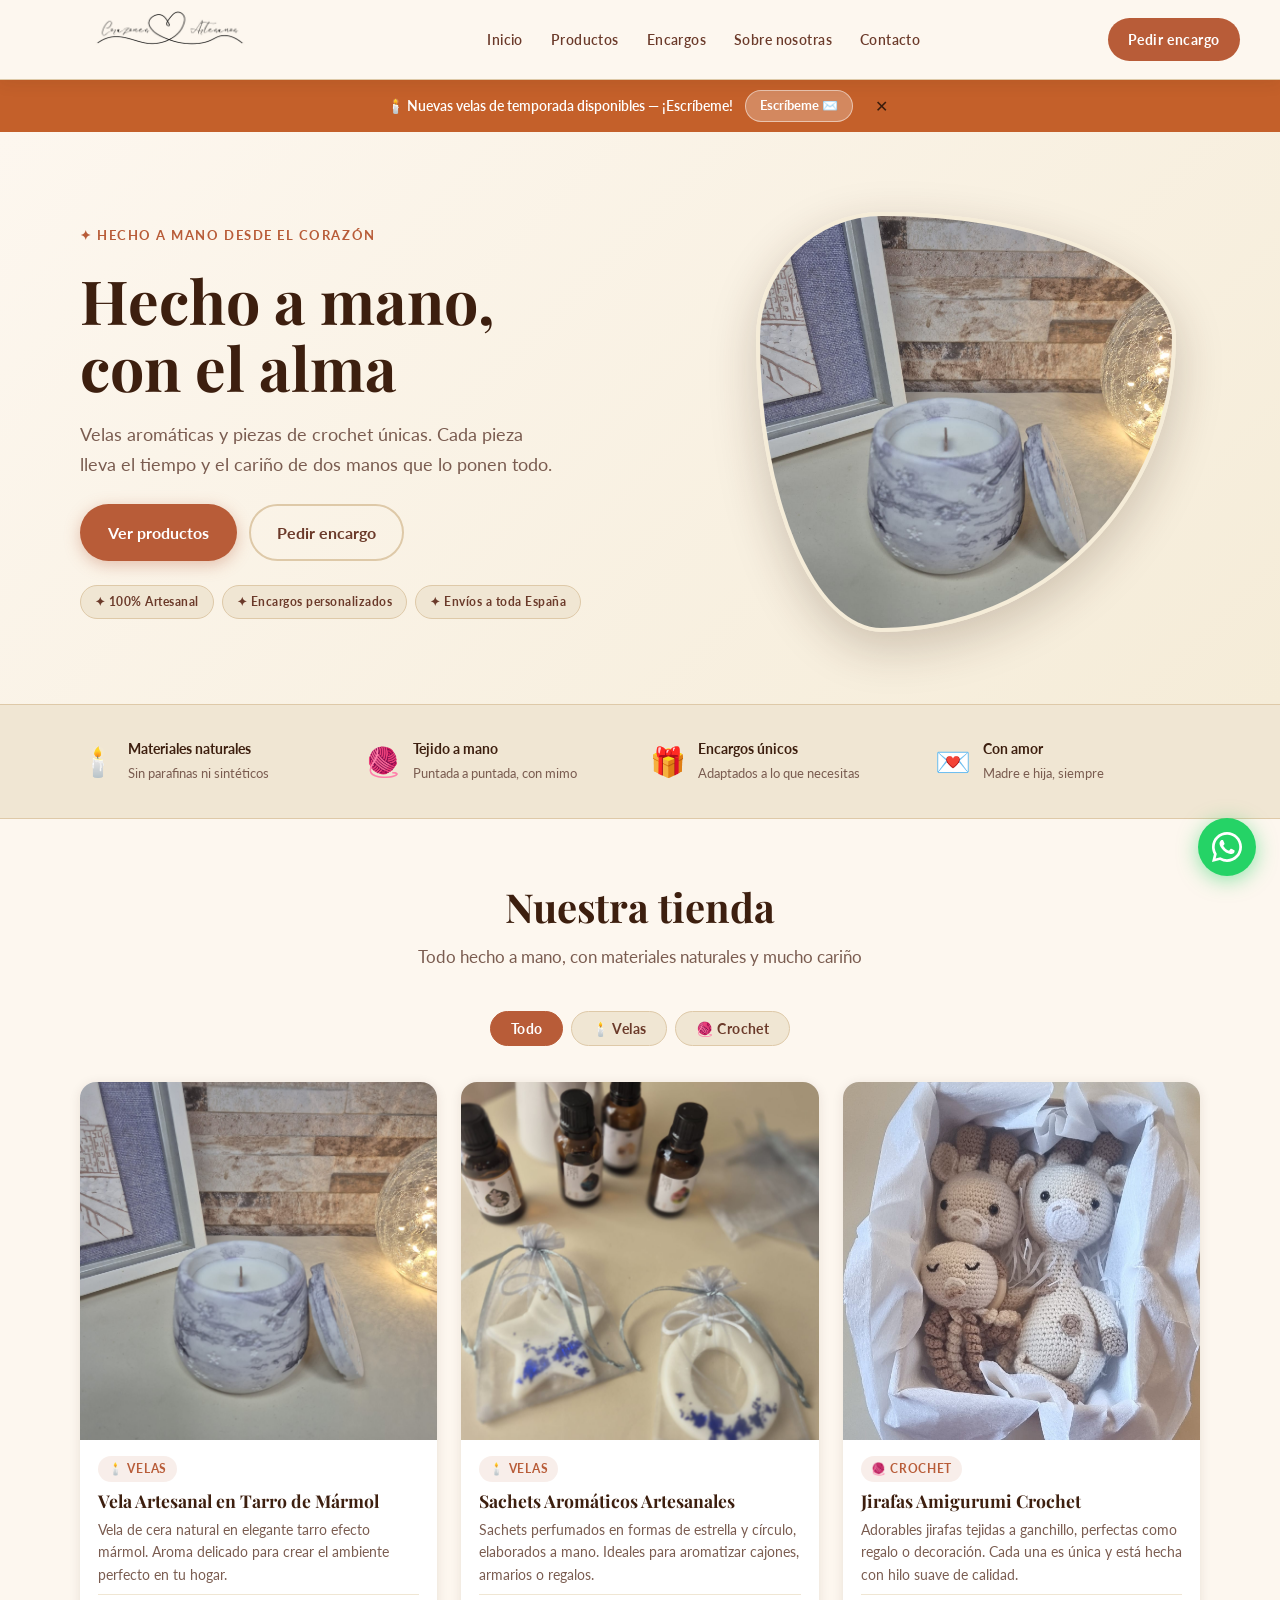
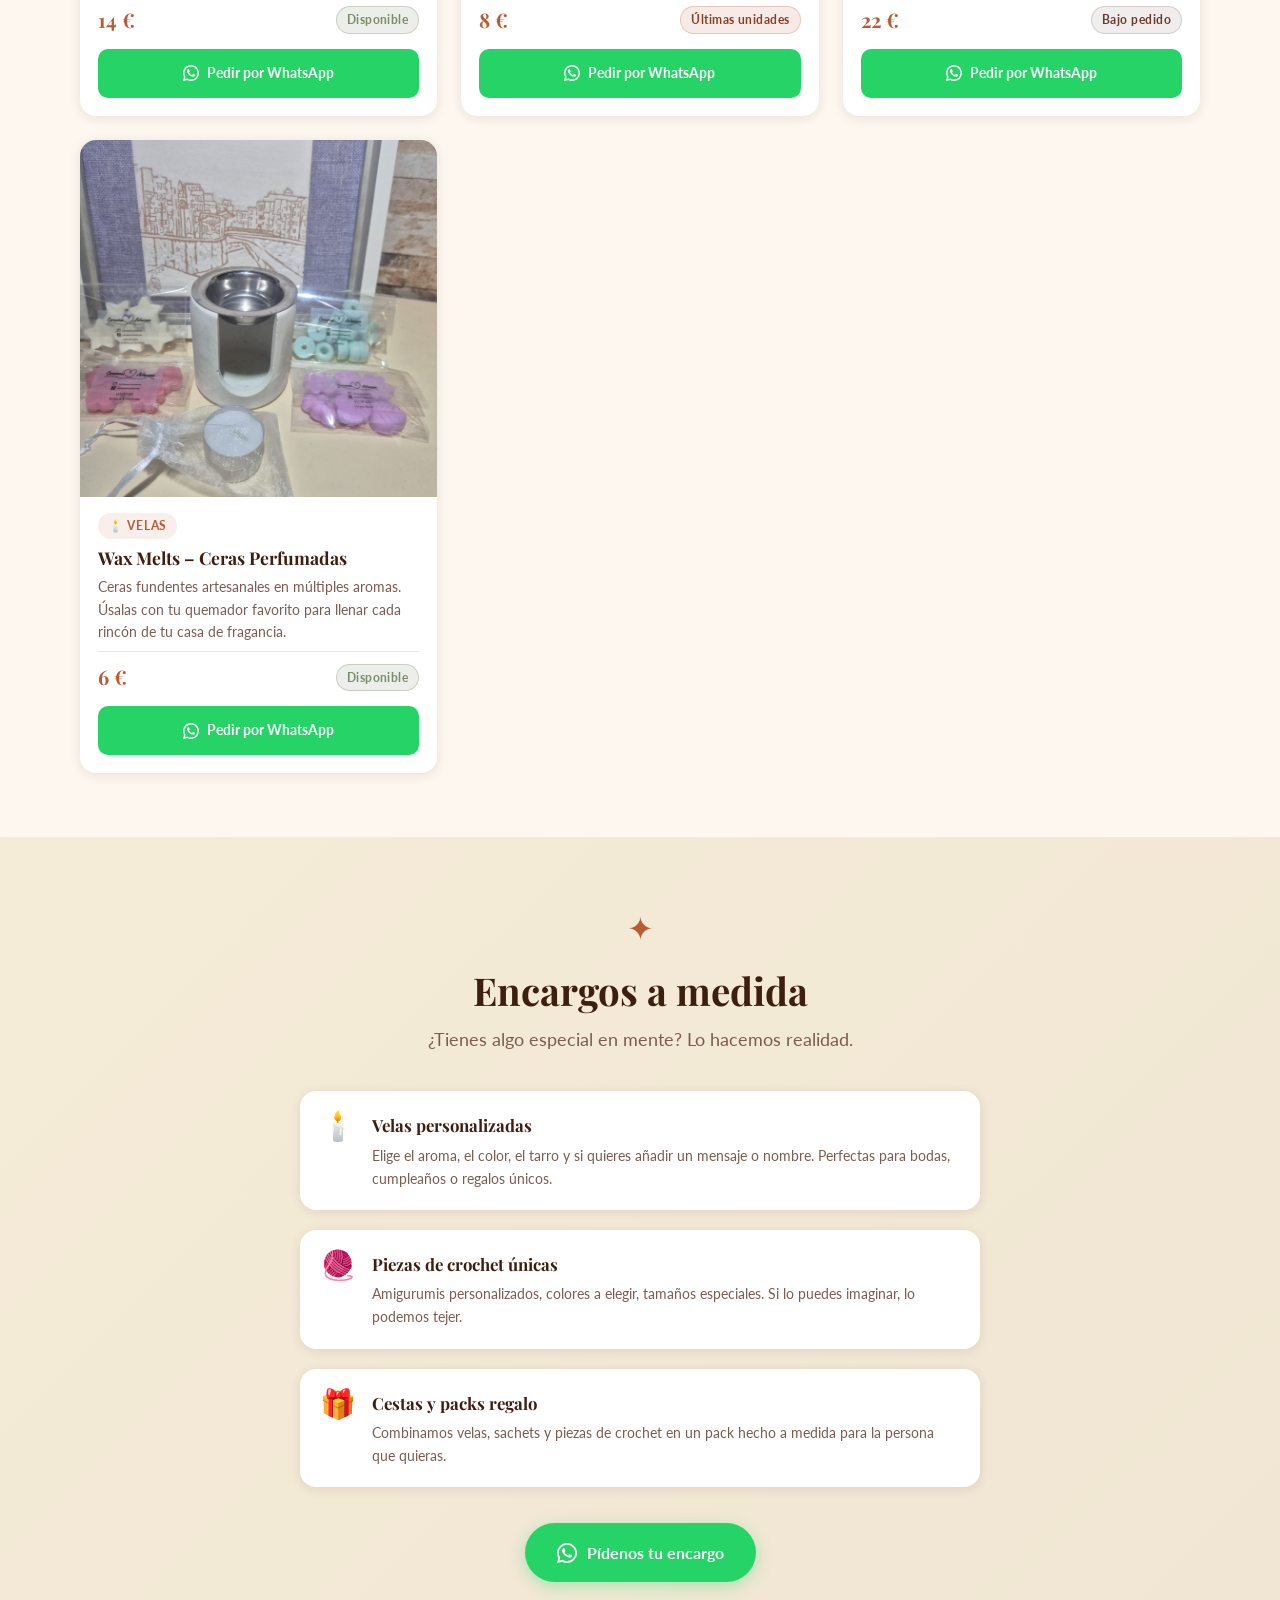
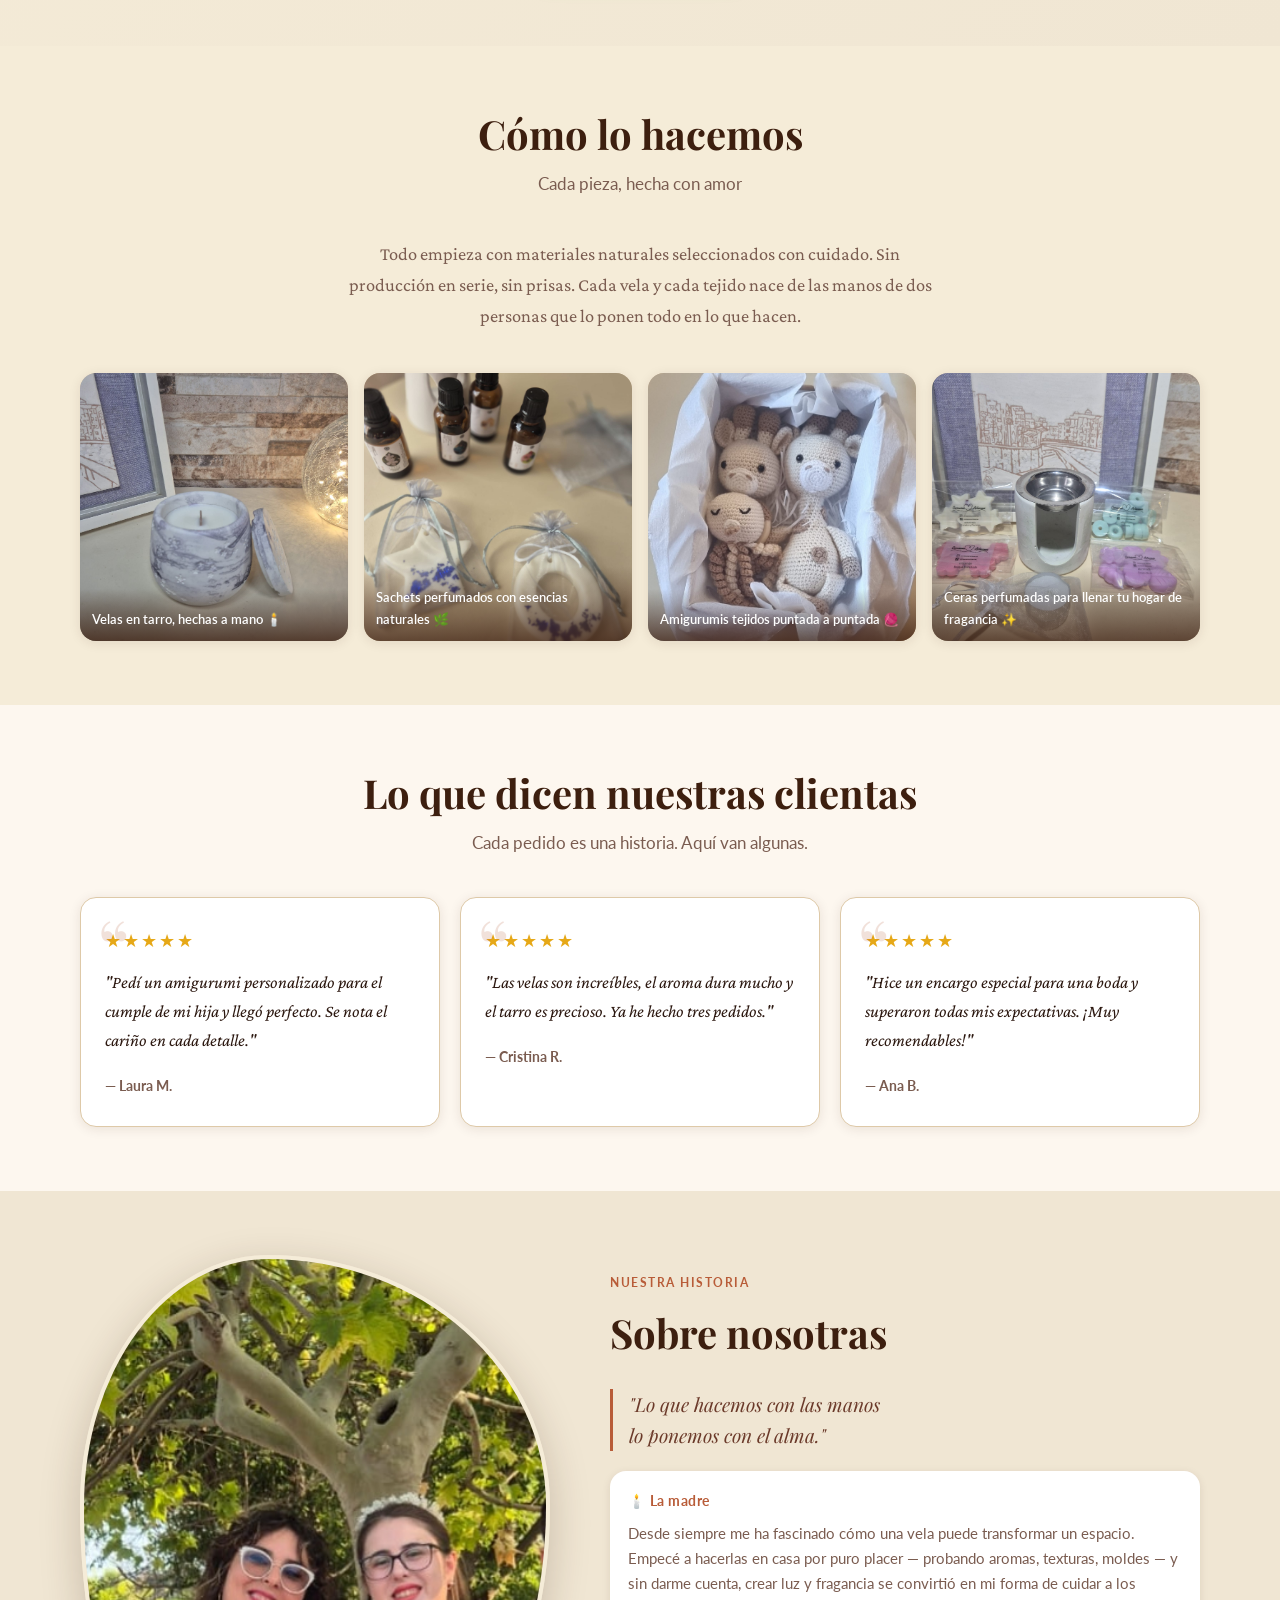
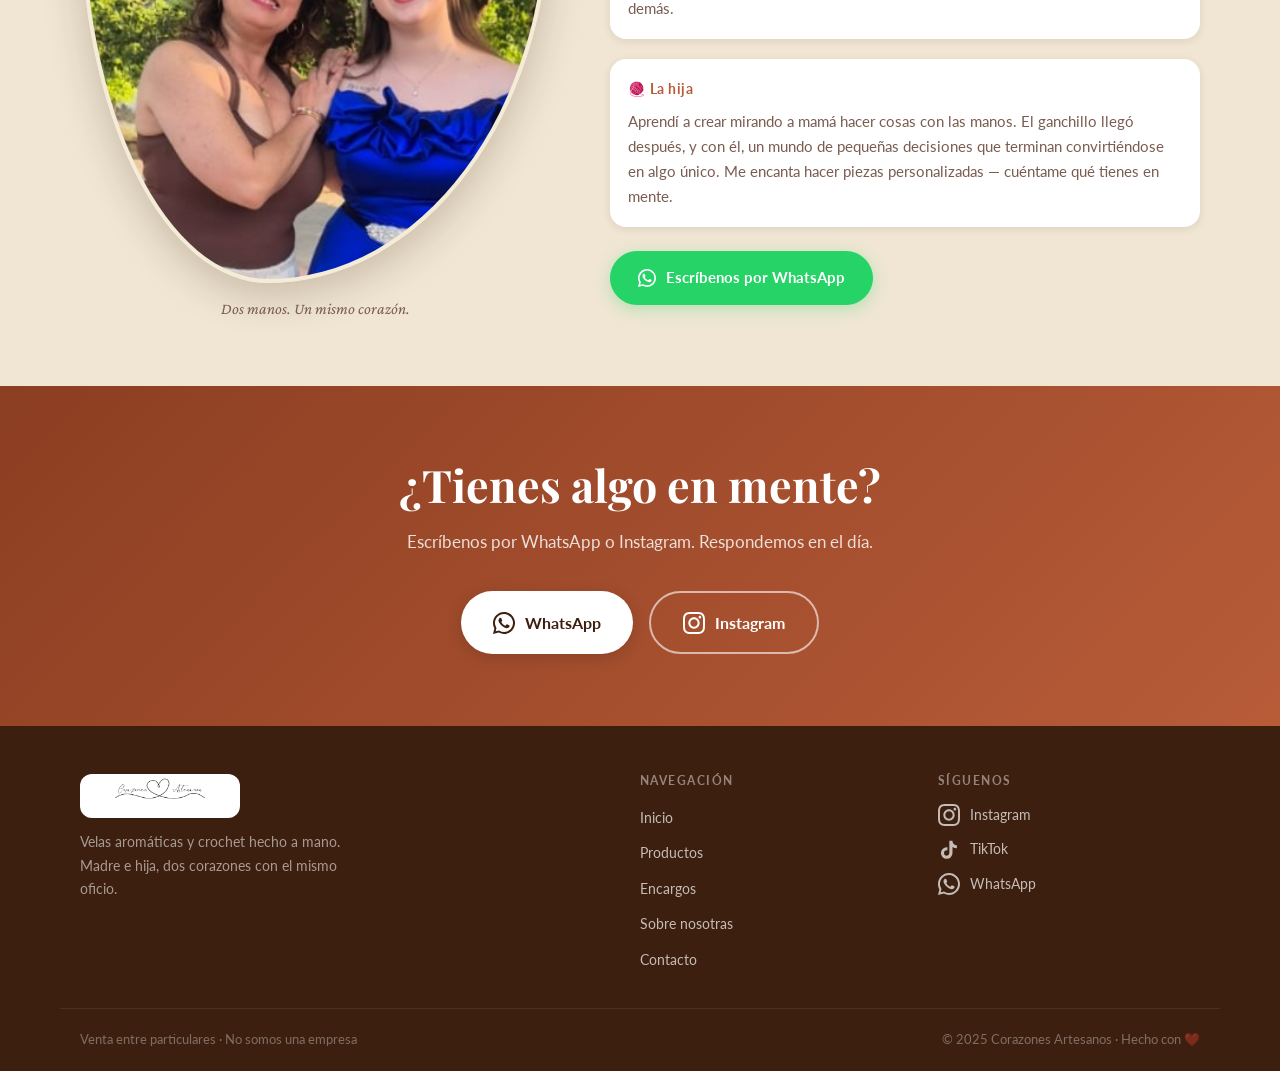
==== index.html @ 98f597a8 "Add spacing between mother and daughter blocks in Sobre nosotras Co-Authored-By: Claude Sonnet 4.6 <" ====
<!DOCTYPE html>
<html lang="es">
<head>
  <meta charset="UTF-8">
  <meta name="viewport" content="width=device-width, initial-scale=1.0">

  <!-- SEO básico -->
  <title>Corazones Artesanos | Velas y Crochet Artesanales Hechos a Mano</title>
  <meta name="description" content="Tienda artesanal de velas aromáticas y piezas de crochet hechas a mano con amor. Encargos personalizados. Escríbenos por WhatsApp y recibe tu pieza única.">
  <meta name="keywords" content="velas artesanales, crochet hecho a mano, amigurumis, velas aromáticas, encargos personalizados, tienda artesanal, wax melts, sachets aromáticos, regalo artesanal">
  <meta name="author" content="Corazones Artesanos">
  <meta name="robots" content="index, follow">
  <link rel="canonical" href="https://corazones-artesanos.vercel.app/">

  <!-- Open Graph -->
  <meta property="og:type" content="website">
  <meta property="og:url" content="https://corazones-artesanos.vercel.app/">
  <meta property="og:title" content="Corazones Artesanos | Velas y Crochet Artesanales">
  <meta property="og:description" content="Velas aromáticas, wax melts, sachets y piezas de crochet hechas a mano. Encargos personalizados con amor. ¡Escríbenos!">
  <meta property="og:image" content="https://corazones-artesanos.vercel.app/img/og-image.jpg">
  <meta property="og:locale" content="es_ES">
  <meta property="og:site_name" content="Corazones Artesanos">

  <!-- Twitter Card -->
  <meta name="twitter:card" content="summary_large_image">
  <meta name="twitter:title" content="Corazones Artesanos | Velas y Crochet Artesanales">
  <meta name="twitter:description" content="Velas aromáticas, wax melts, sachets y piezas de crochet hechas a mano. Encargos personalizados.">
  <meta name="twitter:image" content="https://corazones-artesanos.vercel.app/img/og-image.jpg">

  <!-- Schema.org -->
  <script type="application/ld+json">
  {
    "@context": "https://schema.org",
    "@type": "Store",
    "name": "Corazones Artesanos",
    "description": "Tienda artesanal de velas aromáticas y piezas de crochet hechas a mano. Encargos personalizados.",
    "url": "https://corazones-artesanos.vercel.app/",
    "logo": "https://corazones-artesanos.vercel.app/img/logo.png",
    "image": "https://corazones-artesanos.vercel.app/img/nosotras.jpg",
    "sameAs": ["https://www.instagram.com/_corazones.artesanos_/"],
    "contactPoint": {
      "@type": "ContactPoint",
      "telephone": "+34655197603",
      "contactType": "customer service",
      "availableLanguage": "Spanish"
    },
    "offers": {
      "@type": "AggregateOffer",
      "priceCurrency": "EUR",
      "offerCount": "20+",
      "description": "Velas artesanales, crochet y encargos personalizados"
    }
  }
  </script>

  <!-- Favicon -->
  <link rel="icon" type="image/png" href="img/logo.png">
  <link rel="apple-touch-icon" href="img/logo.png">

  <link rel="preconnect" href="https://fonts.googleapis.com">
  <link rel="preconnect" href="https://fonts.gstatic.com" crossorigin>
  <link href="https://fonts.googleapis.com/css2?family=Playfair+Display:ital,wght@0,400;0,700;1,400&family=Lato:wght@300;400;700&family=Crimson+Pro:wght@400;500;600&display=swap" rel="stylesheet">
  <link rel="stylesheet" href="style.css">
</head>
<body>

  <!-- HEADER -->
  <header class="site-header" id="inicio">
    <div class="header-inner">
      <a href="#inicio" class="logo" aria-label="Corazones Artesanos"><img src="img/logo.png" alt="Corazones Artesanos" class="logo-img"></a>
    </div>
    <nav class="main-nav" aria-label="Navegación principal">
      <a href="#inicio" class="nav-link">Inicio</a>
      <a href="#tienda" class="nav-link">Productos</a>
      <a href="#encargos" class="nav-link">Encargos</a>
      <a href="#sobre-mi" class="nav-link">Sobre nosotras</a>
      <a href="#contacto" class="nav-link">Contacto</a>
    </nav>
    <a href="https://wa.me/34655197603?text=Hola!%20Me%20gustar%C3%ADa%20hacer%20un%20encargo%20%F0%9F%A4%8D" target="_blank" class="header-cta">
      Pedir encargo
    </a>
    <button class="hamburger" id="hamburger" onclick="toggleMenu()" aria-label="Abrir menú" aria-expanded="false">
      <span></span>
      <span></span>
      <span></span>
    </button>
  </header>

  <!-- MENÚ MÓVIL -->
  <div class="mobile-menu" id="mobile-menu" aria-hidden="true">
    <nav class="mobile-nav">
      <a href="#inicio" class="mobile-menu-link">Inicio</a>
      <a href="#tienda" class="mobile-menu-link">Productos</a>
      <a href="#encargos" class="mobile-menu-link">Encargos</a>
      <a href="#sobre-mi" class="mobile-menu-link">Sobre nosotras</a>
      <a href="#contacto" class="mobile-menu-link">Contacto</a>
      <a href="https://wa.me/34655197603?text=Hola!%20Me%20gustar%C3%ADa%20hacer%20un%20encargo%20%F0%9F%A4%8D" target="_blank" class="mobile-menu-link mobile-menu-cta">Pedir encargo</a>
    </nav>
  </div>

  <!-- BANNER -->
  <div id="banner" class="banner" style="display:none">
    <span id="banner-text"></span>
    <a id="banner-wa" href="https://wa.me/34655197603" target="_blank" class="banner-btn">Escríbeme ✉️</a>
    <button class="banner-close" onclick="closeBanner()">✕</button>
  </div>

  <main>

    <!-- HERO -->
    <section id="hero" class="hero-section">
      <div class="hero-inner container">
        <div class="hero-text">
          <span class="hero-eyebrow">✦ Hecho a mano desde el corazón</span>
          <h1 class="hero-title">Hecho a mano,<br>con el alma</h1>
          <p class="hero-subtitle">Velas aromáticas y piezas de crochet únicas. Cada pieza lleva el tiempo y el cariño de dos manos que lo ponen todo.</p>
          <div class="hero-actions">
            <a href="#tienda" class="btn-primary">Ver productos</a>
            <a href="https://wa.me/34655197603?text=Hola!%20Me%20gustar%C3%ADa%20hacer%20un%20encargo%20%F0%9F%A4%8D" target="_blank" class="btn-secondary">Pedir encargo</a>
          </div>
          <div class="hero-badges">
            <span class="hero-badge">✦ 100% Artesanal</span>
            <span class="hero-badge">✦ Encargos personalizados</span>
            <span class="hero-badge">✦ Envíos a toda España</span>
          </div>
        </div>
        <div class="hero-image">
          <div class="hero-img-frame">
            <img src="img/vela1.jpg" alt="Vela artesanal hecha a mano — Corazones Artesanos" loading="eager">
          </div>
        </div>
      </div>
    </section>

    <!-- SELLOS DE CONFIANZA -->
    <section class="sellos-section">
      <div class="container">
        <div class="sellos-grid">
          <div class="sello-item">
            <span class="sello-icon">🕯️</span>
            <div class="sello-text">
              <strong>Materiales naturales</strong>
              <span>Sin parafinas ni sintéticos</span>
            </div>
          </div>
          <div class="sello-item">
            <span class="sello-icon">🧶</span>
            <div class="sello-text">
              <strong>Tejido a mano</strong>
              <span>Puntada a puntada, con mimo</span>
            </div>
          </div>
          <div class="sello-item">
            <span class="sello-icon">🎁</span>
            <div class="sello-text">
              <strong>Encargos únicos</strong>
              <span>Adaptados a lo que necesitas</span>
            </div>
          </div>
          <div class="sello-item">
            <span class="sello-icon">💌</span>
            <div class="sello-text">
              <strong>Con amor</strong>
              <span>Madre e hija, siempre</span>
            </div>
          </div>
        </div>
      </div>
    </section>

    <!-- TIENDA -->
    <section id="tienda" class="section">
      <div class="container">
        <h2 class="section-title">Nuestra tienda</h2>
        <p class="section-subtitle">Todo hecho a mano, con materiales naturales y mucho cariño</p>

        <!-- Filtros -->
        <div class="filters" id="filters-container">
          <button class="filter-btn active" data-filter="todo" onclick="filterProducts('todo', this)">Todo</button>
        </div>

        <!-- Grid de productos -->
        <div class="products-grid" id="products-grid"></div>
      </div>
    </section>

    <!-- ENCARGOS A MEDIDA -->
    <section id="encargos" class="section encargos-section">
      <div class="container">
        <div class="encargos-inner">
          <div class="encargos-icono">✦</div>
          <h2 class="encargos-titulo">Encargos a medida</h2>
          <p class="encargos-subtitulo">¿Tienes algo especial en mente? Lo hacemos realidad.</p>
          <div class="encargos-lista">
            <div class="encargo-item">
              <span class="encargo-emoji">🕯️</span>
              <div>
                <strong>Velas personalizadas</strong>
                <p>Elige el aroma, el color, el tarro y si quieres añadir un mensaje o nombre. Perfectas para bodas, cumpleaños o regalos únicos.</p>
              </div>
            </div>
            <div class="encargo-item">
              <span class="encargo-emoji">🧶</span>
              <div>
                <strong>Piezas de crochet únicas</strong>
                <p>Amigurumis personalizados, colores a elegir, tamaños especiales. Si lo puedes imaginar, lo podemos tejer.</p>
              </div>
            </div>
            <div class="encargo-item">
              <span class="encargo-emoji">🎁</span>
              <div>
                <strong>Cestas y packs regalo</strong>
                <p>Combinamos velas, sachets y piezas de crochet en un pack hecho a medida para la persona que quieras.</p>
              </div>
            </div>
          </div>
          <a href="https://wa.me/34655197603?text=Hola!%20Me%20gustar%C3%ADa%20hacer%20un%20encargo%20a%20medida%20%F0%9F%A4%8D"
             target="_blank" class="encargos-btn">
            <svg viewBox="0 0 24 24" fill="currentColor" width="20" height="20"><path d="M17.472 14.382c-.297-.149-1.758-.867-2.03-.967-.273-.099-.471-.148-.67.15-.197.297-.767.966-.94 1.164-.173.199-.347.223-.644.075-.297-.15-1.255-.463-2.39-1.475-.883-.788-1.48-1.761-1.653-2.059-.173-.297-.018-.458.13-.606.134-.133.298-.347.446-.52.149-.174.198-.298.298-.497.099-.198.05-.371-.025-.52-.075-.149-.669-1.612-.916-2.207-.242-.579-.487-.5-.669-.51-.173-.008-.371-.01-.57-.01-.198 0-.52.074-.792.372-.272.297-1.04 1.016-1.04 2.479 0 1.462 1.065 2.875 1.213 3.074.149.198 2.096 3.2 5.077 4.487.709.306 1.262.489 1.694.625.712.227 1.36.195 1.871.118.571-.085 1.758-.719 2.006-1.413.248-.694.248-1.289.173-1.413-.074-.124-.272-.198-.57-.347z"/><path d="M12 0C5.373 0 0 5.373 0 12c0 2.127.558 4.126 1.535 5.858L0 24l6.335-1.508A11.95 11.95 0 0012 24c6.627 0 12-5.373 12-12S18.627 0 12 0zm0 21.818a9.818 9.818 0 01-5.003-1.367l-.36-.214-3.733.888.935-3.629-.234-.373A9.818 9.818 0 1112 21.818z"/></svg>
            Pídenos tu encargo
          </a>
        </div>
      </div>
    </section>

    <!-- CÓMO LO HACEMOS -->
    <section id="proceso" class="section section-alt">
      <div class="container">
        <h2 class="section-title">Cómo lo hacemos</h2>
        <p class="section-subtitle">Cada pieza, hecha con amor</p>
        <p class="proceso-text">Todo empieza con materiales naturales seleccionados con cuidado. Sin producción en serie, sin prisas. Cada vela y cada tejido nace de las manos de dos personas que lo ponen todo en lo que hacen.</p>
        <div class="proceso-grid">
          <div class="proceso-item">
            <img src="img/vela1.jpg" alt="Vela artesanal en tarro de mármol">
            <div class="proceso-caption">Velas en tarro, hechas a mano 🕯️</div>
          </div>
          <div class="proceso-item">
            <img src="img/sachets1.jpg" alt="Sachets aromáticos artesanales">
            <div class="proceso-caption">Sachets perfumados con esencias naturales 🌿</div>
          </div>
          <div class="proceso-item">
            <img src="img/crochet1.jpg" alt="Amigurumis de crochet">
            <div class="proceso-caption">Amigurumis tejidos puntada a puntada 🧶</div>
          </div>
          <div class="proceso-item">
            <img src="img/ceras1.jpg" alt="Ceras fundentes artesanales">
            <div class="proceso-caption">Ceras perfumadas para llenar tu hogar de fragancia ✨</div>
          </div>
        </div>
      </div>
    </section>

    <!-- TESTIMONIOS -->
    <section id="testimonios" class="section testimonios-section">
      <div class="container">
        <h2 class="section-title">Lo que dicen nuestras clientas</h2>
        <p class="section-subtitle">Cada pedido es una historia. Aquí van algunas.</p>
        <div class="testimonios-grid">
          <div class="testimonio-card">
            <div class="testimonio-estrellas" aria-label="5 estrellas">★★★★★</div>
            <blockquote class="testimonio-texto">
              "Pedí un amigurumi personalizado para el cumple de mi hija y llegó perfecto. Se nota el cariño en cada detalle."
            </blockquote>
            <cite class="testimonio-autor">— Laura M.</cite>
          </div>
          <div class="testimonio-card">
            <div class="testimonio-estrellas" aria-label="5 estrellas">★★★★★</div>
            <blockquote class="testimonio-texto">
              "Las velas son increíbles, el aroma dura mucho y el tarro es precioso. Ya he hecho tres pedidos."
            </blockquote>
            <cite class="testimonio-autor">— Cristina R.</cite>
          </div>
          <div class="testimonio-card">
            <div class="testimonio-estrellas" aria-label="5 estrellas">★★★★★</div>
            <blockquote class="testimonio-texto">
              "Hice un encargo especial para una boda y superaron todas mis expectativas. ¡Muy recomendables!"
            </blockquote>
            <cite class="testimonio-autor">— Ana B.</cite>
          </div>
        </div>
      </div>
    </section>

    <!-- SOBRE NOSOTRAS -->
    <section id="sobre-mi" class="section sobre-section">
      <div class="container">
        <div class="sobre-layout">

          <!-- Foto -->
          <div class="sobre-foto-wrap">
            <div class="sobre-foto-frame">
              <img src="img/nosotras.jpg" alt="Madre e hija, Corazones Artesanos" class="sobre-foto" id="sobre-mi-img">
            </div>
            <p class="sobre-foto-caption">Dos manos. Un mismo corazón.</p>
          </div>

          <!-- Texto -->
          <div class="sobre-texto">
            <span class="sobre-eyebrow">Nuestra historia</span>
            <h2 class="section-title left">Sobre nosotras</h2>

            <p class="sobre-frase">"Lo que hacemos con las manos<br>lo ponemos con el alma."</p>

            <div id="sobre-mi-content">
              <div class="sobre-persona">
                <span class="sobre-rol">🕯️ La madre</span>
                <p>Desde siempre me ha fascinado cómo una vela puede transformar un espacio. Empecé a hacerlas en casa por puro placer — probando aromas, texturas, moldes — y sin darme cuenta, crear luz y fragancia se convirtió en mi forma de cuidar a los demás.</p>
              </div>
              <div class="sobre-divider"></div>
              <div class="sobre-persona">
                <span class="sobre-rol">🧶 La hija</span>
                <p>Aprendí a crear mirando a mamá hacer cosas con las manos. El ganchillo llegó después, y con él, un mundo de pequeñas decisiones que terminan convirtiéndose en algo único. Me encanta hacer piezas personalizadas — cuéntame qué tienes en mente.</p>
              </div>
            </div>

            <a href="https://wa.me/34655197603" target="_blank" class="btn-wa-sobre">
              <svg viewBox="0 0 24 24" fill="currentColor" width="18" height="18"><path d="M17.472 14.382c-.297-.149-1.758-.867-2.03-.967-.273-.099-.471-.148-.67.15-.197.297-.767.966-.94 1.164-.173.199-.347.223-.644.075-.297-.15-1.255-.463-2.39-1.475-.883-.788-1.48-1.761-1.653-2.059-.173-.297-.018-.458.13-.606.134-.133.298-.347.446-.52.149-.174.198-.298.298-.497.099-.198.05-.371-.025-.52-.075-.149-.669-1.612-.916-2.207-.242-.579-.487-.5-.669-.51-.173-.008-.371-.01-.57-.01-.198 0-.52.074-.792.372-.272.297-1.04 1.016-1.04 2.479 0 1.462 1.065 2.875 1.213 3.074.149.198 2.096 3.2 5.077 4.487.709.306 1.262.489 1.694.625.712.227 1.36.195 1.871.118.571-.085 1.758-.719 2.006-1.413.248-.694.248-1.289.173-1.413-.074-.124-.272-.198-.57-.347z"/><path d="M12 0C5.373 0 0 5.373 0 12c0 2.127.558 4.126 1.535 5.858L0 24l6.335-1.508A11.95 11.95 0 0012 24c6.627 0 12-5.373 12-12S18.627 0 12 0zm0 21.818a9.818 9.818 0 01-5.003-1.367l-.36-.214-3.733.888.935-3.629-.234-.373A9.818 9.818 0 1112 21.818z"/></svg>
              Escríbenos por WhatsApp
            </a>
          </div>

        </div>
      </div>
    </section>

    <!-- CONTACTO -->
    <section id="contacto" class="contacto-section">
      <div class="container">
        <div class="contacto-inner">
          <h2 class="contacto-titulo">¿Tienes algo en mente?</h2>
          <p class="contacto-subtitulo">Escríbenos por WhatsApp o Instagram. Respondemos en el día.</p>
          <div class="contacto-btns">
            <a href="https://wa.me/34655197603?text=Hola!%20Tengo%20una%20consulta%20%F0%9F%A4%8D" target="_blank" class="contacto-btn contacto-btn-wa">
              <svg viewBox="0 0 24 24" fill="currentColor" width="22" height="22"><path d="M17.472 14.382c-.297-.149-1.758-.867-2.03-.967-.273-.099-.471-.148-.67.15-.197.297-.767.966-.94 1.164-.173.199-.347.223-.644.075-.297-.15-1.255-.463-2.39-1.475-.883-.788-1.48-1.761-1.653-2.059-.173-.297-.018-.458.13-.606.134-.133.298-.347.446-.52.149-.174.198-.298.298-.497.099-.198.05-.371-.025-.52-.075-.149-.669-1.612-.916-2.207-.242-.579-.487-.5-.669-.51-.173-.008-.371-.01-.57-.01-.198 0-.52.074-.792.372-.272.297-1.04 1.016-1.04 2.479 0 1.462 1.065 2.875 1.213 3.074.149.198 2.096 3.2 5.077 4.487.709.306 1.262.489 1.694.625.712.227 1.36.195 1.871.118.571-.085 1.758-.719 2.006-1.413.248-.694.248-1.289.173-1.413-.074-.124-.272-.198-.57-.347z"/><path d="M12 0C5.373 0 0 5.373 0 12c0 2.127.558 4.126 1.535 5.858L0 24l6.335-1.508A11.95 11.95 0 0012 24c6.627 0 12-5.373 12-12S18.627 0 12 0zm0 21.818a9.818 9.818 0 01-5.003-1.367l-.36-.214-3.733.888.935-3.629-.234-.373A9.818 9.818 0 1112 21.818z"/></svg>
              WhatsApp
            </a>
            <a href="https://www.instagram.com/_corazones.artesanos_/" target="_blank" class="contacto-btn contacto-btn-ig">
              <svg viewBox="0 0 24 24" fill="currentColor" width="22" height="22"><path d="M12 2.163c3.204 0 3.584.012 4.85.07 3.252.148 4.771 1.691 4.919 4.919.058 1.265.069 1.645.069 4.849 0 3.205-.012 3.584-.069 4.849-.149 3.225-1.664 4.771-4.919 4.919-1.266.058-1.644.07-4.85.07-3.204 0-3.584-.012-4.849-.07-3.26-.149-4.771-1.699-4.919-4.92-.058-1.265-.07-1.644-.07-4.849 0-3.204.013-3.583.07-4.849.149-3.227 1.664-4.771 4.919-4.919 1.266-.057 1.645-.069 4.849-.069zm0-2.163c-3.259 0-3.667.014-4.947.072-4.358.2-6.78 2.618-6.98 6.98-.059 1.281-.073 1.689-.073 4.948 0 3.259.014 3.668.072 4.948.2 4.358 2.618 6.78 6.98 6.98 1.281.058 1.689.072 4.948.072 3.259 0 3.668-.014 4.948-.072 4.354-.2 6.782-2.618 6.979-6.98.059-1.28.073-1.689.073-4.948 0-3.259-.014-3.667-.072-4.947-.196-4.354-2.617-6.78-6.979-6.98-1.281-.059-1.69-.073-4.949-.073zm0 5.838c-3.403 0-6.162 2.759-6.162 6.162s2.759 6.163 6.162 6.163 6.162-2.759 6.162-6.163c0-3.403-2.759-6.162-6.162-6.162zm0 10.162c-2.209 0-4-1.79-4-4 0-2.209 1.791-4 4-4s4 1.791 4 4c0 2.21-1.791 4-4 4zm6.406-11.845c-.796 0-1.441.645-1.441 1.44s.645 1.44 1.441 1.44c.795 0 1.439-.645 1.439-1.44s-.644-1.44-1.439-1.44z"/></svg>
              Instagram
            </a>
          </div>
        </div>
      </div>
    </section>

  </main>

  <!-- FOOTER -->
  <footer class="site-footer">
    <div class="footer-inner container">
      <div class="footer-col footer-brand">
        <div class="footer-logo"><img src="img/logo.png" alt="Corazones Artesanos" class="footer-logo-img"></div>
        <p class="footer-desc">Velas aromáticas y crochet hecho a mano. Madre e hija, dos corazones con el mismo oficio.</p>
      </div>
      <div class="footer-col footer-nav">
        <h4 class="footer-heading">Navegación</h4>
        <ul>
          <li><a href="#inicio">Inicio</a></li>
          <li><a href="#tienda">Productos</a></li>
          <li><a href="#encargos">Encargos</a></li>
          <li><a href="#sobre-mi">Sobre nosotras</a></li>
          <li><a href="#contacto">Contacto</a></li>
        </ul>
      </div>
      <div class="footer-col footer-social-col">
        <h4 class="footer-heading">Síguenos</h4>
        <div class="footer-social">
          <a href="https://www.instagram.com/_corazones.artesanos_/" target="_blank" title="Instagram" class="social-icon">
            <svg viewBox="0 0 24 24" fill="currentColor" width="22" height="22"><path d="M12 2.163c3.204 0 3.584.012 4.85.07 3.252.148 4.771 1.691 4.919 4.919.058 1.265.069 1.645.069 4.849 0 3.205-.012 3.584-.069 4.849-.149 3.225-1.664 4.771-4.919 4.919-1.266.058-1.644.07-4.85.07-3.204 0-3.584-.012-4.849-.07-3.26-.149-4.771-1.699-4.919-4.92-.058-1.265-.07-1.644-.07-4.849 0-3.204.013-3.583.07-4.849.149-3.227 1.664-4.771 4.919-4.919 1.266-.057 1.645-.069 4.849-.069zm0-2.163c-3.259 0-3.667.014-4.947.072-4.358.2-6.78 2.618-6.98 6.98-.059 1.281-.073 1.689-.073 4.948 0 3.259.014 3.668.072 4.948.2 4.358 2.618 6.78 6.98 6.98 1.281.058 1.689.072 4.948.072 3.259 0 3.668-.014 4.948-.072 4.354-.2 6.782-2.618 6.979-6.98.059-1.28.073-1.689.073-4.948 0-3.259-.014-3.667-.072-4.947-.196-4.354-2.617-6.78-6.979-6.98-1.281-.059-1.69-.073-4.949-.073zm0 5.838c-3.403 0-6.162 2.759-6.162 6.162s2.759 6.163 6.162 6.163 6.162-2.759 6.162-6.163c0-3.403-2.759-6.162-6.162-6.162zm0 10.162c-2.209 0-4-1.79-4-4 0-2.209 1.791-4 4-4s4 1.791 4 4c0 2.21-1.791 4-4 4zm6.406-11.845c-.796 0-1.441.645-1.441 1.44s.645 1.44 1.441 1.44c.795 0 1.439-.645 1.439-1.44s-.644-1.44-1.439-1.44z"/></svg>
            Instagram
          </a>
          <a href="https://tiktok.com/@_corazones.artesanos_" target="_blank" title="TikTok" class="social-icon">
            <svg viewBox="0 0 24 24" fill="currentColor" width="22" height="22"><path d="M19.59 6.69a4.83 4.83 0 01-3.77-4.25V2h-3.45v13.67a2.89 2.89 0 01-2.88 2.5 2.89 2.89 0 01-2.89-2.89 2.89 2.89 0 012.89-2.89c.28 0 .54.04.79.1V9.01a6.33 6.33 0 00-.79-.05 6.34 6.34 0 00-6.34 6.34 6.34 6.34 0 006.34 6.34 6.34 6.34 0 006.33-6.34V8.69a8.18 8.18 0 004.79 1.52V6.76a4.85 4.85 0 01-1.02-.07z"/></svg>
            TikTok
          </a>
          <a href="https://wa.me/34655197603" target="_blank" title="WhatsApp" class="social-icon">
            <svg viewBox="0 0 24 24" fill="currentColor" width="22" height="22"><path d="M17.472 14.382c-.297-.149-1.758-.867-2.03-.967-.273-.099-.471-.148-.67.15-.197.297-.767.966-.94 1.164-.173.199-.347.223-.644.075-.297-.15-1.255-.463-2.39-1.475-.883-.788-1.48-1.761-1.653-2.059-.173-.297-.018-.458.13-.606.134-.133.298-.347.446-.52.149-.174.198-.298.298-.497.099-.198.05-.371-.025-.52-.075-.149-.669-1.612-.916-2.207-.242-.579-.487-.5-.669-.51-.173-.008-.371-.01-.57-.01-.198 0-.52.074-.792.372-.272.297-1.04 1.016-1.04 2.479 0 1.462 1.065 2.875 1.213 3.074.149.198 2.096 3.2 5.077 4.487.709.306 1.262.489 1.694.625.712.227 1.36.195 1.871.118.571-.085 1.758-.719 2.006-1.413.248-.694.248-1.289.173-1.413-.074-.124-.272-.198-.57-.347z"/><path d="M12 0C5.373 0 0 5.373 0 12c0 2.127.558 4.126 1.535 5.858L0 24l6.335-1.508A11.95 11.95 0 0012 24c6.627 0 12-5.373 12-12S18.627 0 12 0zm0 21.818a9.818 9.818 0 01-5.003-1.367l-.36-.214-3.733.888.935-3.629-.234-.373A9.818 9.818 0 1112 21.818z"/></svg>
            WhatsApp
          </a>
        </div>
      </div>
    </div>
    <div class="footer-bottom container">
      <p class="footer-legal">Venta entre particulares · No somos una empresa</p>
      <p class="footer-copy">© 2025 Corazones Artesanos · Hecho con ❤️</p>
    </div>
  </footer>

  <!-- BOTÓN FLOTANTE WHATSAPP -->
  <a href="https://wa.me/34655197603" target="_blank" class="wa-float" title="Escríbeme por WhatsApp" aria-label="Abrir WhatsApp">
    <svg viewBox="0 0 24 24" fill="currentColor" width="30" height="30"><path d="M17.472 14.382c-.297-.149-1.758-.867-2.03-.967-.273-.099-.471-.148-.67.15-.197.297-.767.966-.94 1.164-.173.199-.347.223-.644.075-.297-.15-1.255-.463-2.39-1.475-.883-.788-1.48-1.761-1.653-2.059-.173-.297-.018-.458.13-.606.134-.133.298-.347.446-.52.149-.174.198-.298.298-.497.099-.198.05-.371-.025-.52-.075-.149-.669-1.612-.916-2.207-.242-.579-.487-.5-.669-.51-.173-.008-.371-.01-.57-.01-.198 0-.52.074-.792.372-.272.297-1.04 1.016-1.04 2.479 0 1.462 1.065 2.875 1.213 3.074.149.198 2.096 3.2 5.077 4.487.709.306 1.262.489 1.694.625.712.227 1.36.195 1.871.118.571-.085 1.758-.719 2.006-1.413.248-.694.248-1.289.173-1.413-.074-.124-.272-.198-.57-.347z"/><path d="M12 0C5.373 0 0 5.373 0 12c0 2.127.558 4.126 1.535 5.858L0 24l6.335-1.508A11.95 11.95 0 0012 24c6.627 0 12-5.373 12-12S18.627 0 12 0zm0 21.818a9.818 9.818 0 01-5.003-1.367l-.36-.214-3.733.888.935-3.629-.234-.373A9.818 9.818 0 1112 21.818z"/></svg>
  </a>

  <script src="app.js"></script>
</body>
</html>
---- style.css ----
/* ============================================================
   CORAZONES ARTESANOS — style.css
   Profesional · Cálido · Artesanal — Mobile First
   ============================================================ */

@import url('https://fonts.googleapis.com/css2?family=Playfair+Display:ital,wght@0,400;0,700;1,400&family=Lato:wght@300;400;700&family=Crimson+Pro:wght@400;500;600&display=swap');

/* ─── 1. RESET + VARIABLES + BASE ──────────────────────────────────────────── */

*, *::before, *::after {
  box-sizing: border-box;
  margin: 0;
  padding: 0;
}

:root {
  --cream: #FDF7EF;
  --cream-dark: #F0E6D3;
  --terracota: #B85C38;
  --terracota-dark: #8C3E22;
  --brown: #3D1F0F;
  --brown-mid: #6B3A2A;
  --sage: #7A8C6A;
  --sand: #DEC9A8;
  --sand-light: #F5ECD8;
  --text: #2C1810;
  --text-muted: #7A5C50;
  --shadow: rgba(61,31,15,0.10);
  --shadow-deep: rgba(61,31,15,0.22);
  --radius: 16px;
  --transition: 0.25s ease;
}

html {
  scroll-behavior: smooth;
}

body {
  font-family: 'Lato', sans-serif;
  font-size: 1rem;
  color: var(--text);
  background-color: var(--cream);
  line-height: 1.7;
  -webkit-font-smoothing: antialiased;
}

h1, h2, h3, h4 {
  font-family: 'Playfair Display', Georgia, serif;
  color: var(--brown);
  line-height: 1.2;
}

a {
  color: inherit;
  text-decoration: none;
  transition: color var(--transition), opacity var(--transition);
}

img {
  max-width: 100%;
  display: block;
}

button {
  font-family: 'Lato', sans-serif;
  cursor: pointer;
  border: none;
  background: none;
}

.container {
  width: 100%;
  max-width: 1160px;
  margin: 0 auto;
  padding: 0 20px;
}

/* ─── 2. HEADER ─────────────────────────────────────────────────────────────── */

.site-header {
  position: sticky;
  top: 0;
  z-index: 200;
  background: var(--cream);
  border-bottom: 1px solid var(--sand);
  box-shadow: 0 2px 16px var(--shadow);
  display: flex;
  align-items: center;
  justify-content: space-between;
  padding: 0 20px;
  height: 72px;
  gap: 16px;
}

.header-inner {
  flex-shrink: 0;
}

.logo {
  display: block;
  width: 200px;
  height: 56px;
  overflow: hidden;
}

.logo-img {
  width: 200px;
  height: auto;
  display: block;
  margin-top: -72px;
  mix-blend-mode: multiply;
}

.main-nav {
  display: none;
  align-items: center;
  gap: 4px;
}

.nav-link {
  font-family: 'Lato', sans-serif;
  font-weight: 600;
  font-size: 0.875rem;
  letter-spacing: 0.03em;
  color: var(--brown-mid);
  padding: 6px 12px;
  border-radius: 8px;
  transition: color var(--transition), background var(--transition);
}

.nav-link:hover {
  color: var(--terracota);
  background: var(--sand-light);
}

.header-cta {
  display: none;
  font-family: 'Lato', sans-serif;
  font-weight: 700;
  font-size: 0.875rem;
  letter-spacing: 0.04em;
  color: #fff;
  background: var(--terracota);
  padding: 10px 20px;
  border-radius: 50px;
  transition: background var(--transition), transform var(--transition);
  white-space: nowrap;
  flex-shrink: 0;
}

.header-cta:hover {
  background: var(--terracota-dark);
  transform: translateY(-1px);
}

/* Hamburger */
.hamburger {
  display: flex;
  flex-direction: column;
  justify-content: center;
  gap: 5px;
  width: 40px;
  height: 40px;
  padding: 8px;
  border-radius: 8px;
  transition: background var(--transition);
  flex-shrink: 0;
}

.hamburger:hover {
  background: var(--sand-light);
}

.hamburger span {
  display: block;
  width: 22px;
  height: 2px;
  background: var(--brown);
  border-radius: 2px;
  transition: transform var(--transition), opacity var(--transition);
  transform-origin: center;
}

.hamburger.open span:nth-child(1) {
  transform: translateY(7px) rotate(45deg);
}

.hamburger.open span:nth-child(2) {
  opacity: 0;
}

.hamburger.open span:nth-child(3) {
  transform: translateY(-7px) rotate(-45deg);
}

/* Mobile menu */
.mobile-menu {
  position: fixed;
  top: 72px;
  left: 0;
  right: 0;
  z-index: 190;
  background: var(--cream);
  border-bottom: 1px solid var(--sand);
  box-shadow: 0 8px 32px var(--shadow-deep);
  transform: translateY(-10px);
  opacity: 0;
  pointer-events: none;
  transition: transform 0.3s ease, opacity 0.3s ease;
}

.mobile-menu.open {
  transform: translateY(0);
  opacity: 1;
  pointer-events: auto;
}

.mobile-nav {
  display: flex;
  flex-direction: column;
  padding: 16px 20px 24px;
  gap: 4px;
}

.mobile-menu-link {
  font-family: 'Lato', sans-serif;
  font-weight: 600;
  font-size: 1.1rem;
  color: var(--brown-mid);
  padding: 14px 16px;
  border-radius: 12px;
  transition: color var(--transition), background var(--transition);
}

.mobile-menu-link:hover {
  color: var(--terracota);
  background: var(--sand-light);
}

.mobile-menu-cta {
  margin-top: 8px;
  text-align: center;
  color: #fff;
  background: var(--terracota);
  border-radius: 50px;
  padding: 14px 16px;
}

.mobile-menu-cta:hover {
  background: var(--terracota-dark);
  color: #fff;
}

/* ─── 3. BANNER ─────────────────────────────────────────────────────────────── */

.banner {
  display: flex;
  align-items: center;
  justify-content: center;
  gap: 12px;
  padding: 10px 20px;
  font-family: 'Lato', sans-serif;
  font-size: 0.875rem;
  font-weight: 600;
  flex-wrap: wrap;
  text-align: center;
}

.banner-btn {
  background: rgba(255,255,255,0.25);
  border: 1px solid rgba(255,255,255,0.5);
  border-radius: 50px;
  padding: 4px 14px;
  font-size: 0.8rem;
  font-weight: 700;
  transition: background var(--transition);
}

.banner-btn:hover {
  background: rgba(255,255,255,0.4);
}

.banner-close {
  background: none;
  border: none;
  font-size: 1rem;
  opacity: 0.7;
  cursor: pointer;
  padding: 4px 6px;
  margin-left: 4px;
  transition: opacity var(--transition);
}

.banner-close:hover {
  opacity: 1;
}

/* ─── 4. HERO ────────────────────────────────────────────────────────────────── */

.hero-section {
  background: linear-gradient(135deg, var(--cream) 0%, var(--sand-light) 100%);
  padding: 56px 0 48px;
  overflow: hidden;
}

.hero-inner {
  display: flex;
  flex-direction: column-reverse;
  align-items: center;
  gap: 40px;
}

.hero-text {
  display: flex;
  flex-direction: column;
  align-items: flex-start;
  gap: 20px;
}

.hero-eyebrow {
  font-family: 'Lato', sans-serif;
  font-size: 0.8rem;
  font-weight: 700;
  letter-spacing: 0.12em;
  text-transform: uppercase;
  color: var(--terracota);
}

.hero-title {
  font-size: clamp(2.4rem, 6vw, 3.8rem);
  font-weight: 700;
  color: var(--brown);
  line-height: 1.1;
}

.hero-subtitle {
  font-family: 'Lato', sans-serif;
  font-size: 1.1rem;
  color: var(--text-muted);
  max-width: 480px;
  line-height: 1.7;
}

.hero-actions {
  display: flex;
  flex-wrap: wrap;
  gap: 12px;
  padding-top: 4px;
}

.btn-primary {
  display: inline-flex;
  align-items: center;
  gap: 8px;
  font-family: 'Lato', sans-serif;
  font-weight: 700;
  font-size: 1rem;
  color: #fff;
  background: var(--terracota);
  padding: 14px 28px;
  border-radius: 50px;
  transition: background var(--transition), transform var(--transition), box-shadow var(--transition);
  box-shadow: 0 4px 16px rgba(184,92,56,0.35);
}

.btn-primary:hover {
  background: var(--terracota-dark);
  transform: translateY(-2px);
  box-shadow: 0 6px 24px rgba(184,92,56,0.45);
}

.btn-secondary {
  display: inline-flex;
  align-items: center;
  gap: 8px;
  font-family: 'Lato', sans-serif;
  font-weight: 700;
  font-size: 1rem;
  color: var(--brown-mid);
  background: transparent;
  border: 2px solid var(--sand);
  padding: 13px 26px;
  border-radius: 50px;
  transition: border-color var(--transition), color var(--transition), background var(--transition), transform var(--transition);
}

.btn-secondary:hover {
  border-color: var(--terracota);
  color: var(--terracota);
  background: rgba(184,92,56,0.06);
  transform: translateY(-2px);
}

.hero-badges {
  display: flex;
  flex-wrap: wrap;
  gap: 8px;
  padding-top: 4px;
}

.hero-badge {
  font-family: 'Lato', sans-serif;
  font-size: 0.78rem;
  font-weight: 700;
  letter-spacing: 0.04em;
  color: var(--brown-mid);
  background: var(--cream-dark);
  border: 1px solid var(--sand);
  padding: 5px 14px;
  border-radius: 50px;
}

/* Hero image */
.hero-image {
  width: 100%;
  max-width: 360px;
}

.hero-img-frame {
  border-radius: 30% 70% 70% 30% / 30% 30% 70% 70%;
  overflow: hidden;
  aspect-ratio: 1 / 1;
  box-shadow: 0 16px 48px var(--shadow-deep);
  border: 4px solid var(--sand-light);
}

.hero-img-frame img {
  width: 100%;
  height: 100%;
  object-fit: cover;
  object-position: center;
}

/* ─── 5. SELLOS ──────────────────────────────────────────────────────────────── */

.sellos-section {
  background: var(--cream-dark);
  border-top: 1px solid var(--sand);
  border-bottom: 1px solid var(--sand);
  padding: 32px 0;
}

.sellos-grid {
  display: grid;
  grid-template-columns: 1fr 1fr;
  gap: 20px;
}

.sello-item {
  display: flex;
  align-items: center;
  gap: 12px;
}

.sello-icon {
  font-size: 1.8rem;
  flex-shrink: 0;
}

.sello-text {
  display: flex;
  flex-direction: column;
  gap: 2px;
}

.sello-text strong {
  font-family: 'Lato', sans-serif;
  font-weight: 700;
  font-size: 0.875rem;
  color: var(--brown);
}

.sello-text span {
  font-size: 0.8rem;
  color: var(--text-muted);
}

/* ─── 6. SECCIONES BASE ─────────────────────────────────────────────────────── */

.section {
  padding: 64px 0;
}

.section-alt {
  background: var(--sand-light);
}

.section-title {
  font-size: clamp(1.75rem, 4vw, 2.5rem);
  text-align: center;
  margin-bottom: 12px;
  color: var(--brown);
}

.section-title.left {
  text-align: left;
}

.section-subtitle {
  font-family: 'Lato', sans-serif;
  font-size: 1.05rem;
  color: var(--text-muted);
  text-align: center;
  margin-bottom: 40px;
  max-width: 560px;
  margin-left: auto;
  margin-right: auto;
}

/* ─── 7. FILTROS ─────────────────────────────────────────────────────────────── */

.filters {
  display: flex;
  flex-wrap: wrap;
  gap: 8px;
  justify-content: center;
  margin-bottom: 36px;
}

.filter-btn {
  font-family: 'Lato', sans-serif;
  font-weight: 700;
  font-size: 0.875rem;
  letter-spacing: 0.03em;
  color: var(--brown-mid);
  background: var(--cream-dark);
  border: 1.5px solid var(--sand);
  padding: 8px 20px;
  border-radius: 50px;
  cursor: pointer;
  transition: all var(--transition);
}

.filter-btn:hover {
  border-color: var(--terracota);
  color: var(--terracota);
}

.filter-btn.active {
  background: var(--terracota);
  border-color: var(--terracota);
  color: #fff;
}

/* ─── 8. PRODUCTS GRID ───────────────────────────────────────────────────────── */

.products-grid {
  display: grid;
  grid-template-columns: 1fr;
  gap: 24px;
}

.product-card {
  background: #fff;
  border-radius: var(--radius);
  overflow: hidden;
  box-shadow: 0 2px 12px var(--shadow);
  transition: transform var(--transition), box-shadow var(--transition);
  display: flex;
  flex-direction: column;
}

.product-card:hover {
  transform: translateY(-4px);
  box-shadow: 0 8px 32px var(--shadow-deep);
}

.product-img-wrap {
  position: relative;
  aspect-ratio: 1 / 1;
  overflow: hidden;
  background: var(--sand-light);
}

.product-img-wrap img {
  width: 100%;
  height: 100%;
  object-fit: cover;
  transition: transform 0.4s ease;
}

.product-card:hover .product-img-wrap img {
  transform: scale(1.04);
}

.gallery-prev,
.gallery-next {
  position: absolute;
  top: 50%;
  transform: translateY(-50%);
  background: rgba(253,247,239,0.85);
  border: none;
  border-radius: 50%;
  width: 32px;
  height: 32px;
  display: flex;
  align-items: center;
  justify-content: center;
  font-size: 1.2rem;
  color: var(--brown);
  cursor: pointer;
  transition: background var(--transition);
  z-index: 2;
}

.gallery-prev { left: 8px; }
.gallery-next { right: 8px; }
.gallery-prev:hover, .gallery-next:hover { background: #fff; }

.gallery-dots {
  position: absolute;
  bottom: 8px;
  left: 50%;
  transform: translateX(-50%);
  display: flex;
  gap: 5px;
  z-index: 2;
}

.gallery-dot {
  width: 6px;
  height: 6px;
  border-radius: 50%;
  background: rgba(255,255,255,0.5);
  transition: background var(--transition);
}

.gallery-dot.active {
  background: #fff;
}

.product-body {
  padding: 16px 18px 18px;
  display: flex;
  flex-direction: column;
  gap: 8px;
  flex: 1;
}

.product-category {
  font-family: 'Lato', sans-serif;
  font-size: 0.75rem;
  font-weight: 700;
  letter-spacing: 0.06em;
  text-transform: uppercase;
  color: var(--terracota);
  background: rgba(184,92,56,0.1);
  padding: 3px 10px;
  border-radius: 50px;
  display: inline-block;
  align-self: flex-start;
}

.product-name {
  font-size: 1.1rem;
  font-weight: 700;
  color: var(--brown);
  font-family: 'Playfair Display', serif;
}

.product-desc {
  font-size: 0.9rem;
  color: var(--text-muted);
  line-height: 1.55;
  flex: 1;
}

.product-footer {
  display: flex;
  align-items: center;
  justify-content: space-between;
  gap: 8px;
  margin-top: auto;
  padding-top: 8px;
  border-top: 1px solid var(--cream-dark);
}

.product-price {
  font-family: 'Playfair Display', serif;
  font-size: 1.25rem;
  font-weight: 700;
  color: var(--terracota);
}

.stock-badge {
  font-family: 'Lato', sans-serif;
  font-size: 0.72rem;
  font-weight: 700;
  letter-spacing: 0.04em;
  padding: 3px 10px;
  border-radius: 50px;
}

.stock-ok {
  background: rgba(122,140,106,0.15);
  color: var(--sage);
  border: 1px solid rgba(122,140,106,0.3);
}

.stock-low {
  background: rgba(184,92,56,0.12);
  color: var(--terracota-dark);
  border: 1px solid rgba(184,92,56,0.25);
}

.stock-order {
  background: rgba(61,31,15,0.08);
  color: var(--brown-mid);
  border: 1px solid rgba(61,31,15,0.15);
}

.btn-wa-product {
  display: flex;
  align-items: center;
  justify-content: center;
  gap: 8px;
  width: 100%;
  font-family: 'Lato', sans-serif;
  font-weight: 700;
  font-size: 0.9rem;
  color: #fff;
  background: #25D366;
  padding: 12px;
  border-radius: 10px;
  margin-top: 4px;
  transition: background var(--transition), transform var(--transition);
}

.btn-wa-product:hover {
  background: #1ab858;
  transform: translateY(-1px);
}

.no-products {
  grid-column: 1 / -1;
  text-align: center;
  color: var(--text-muted);
  font-size: 1.05rem;
  padding: 40px;
}

/* ─── 9. ENCARGOS ────────────────────────────────────────────────────────────── */

.encargos-section {
  background: linear-gradient(135deg, var(--sand-light) 0%, var(--cream-dark) 100%);
}

.encargos-inner {
  max-width: 680px;
  margin: 0 auto;
  text-align: center;
}

.encargos-icono {
  font-size: 2rem;
  color: var(--terracota);
  margin-bottom: 12px;
}

.encargos-titulo {
  font-size: clamp(1.75rem, 4vw, 2.4rem);
  color: var(--brown);
  margin-bottom: 12px;
}

.encargos-subtitulo {
  font-size: 1.1rem;
  color: var(--text-muted);
  margin-bottom: 36px;
}

.encargos-lista {
  display: flex;
  flex-direction: column;
  gap: 20px;
  text-align: left;
  margin-bottom: 36px;
}

.encargo-item {
  display: flex;
  align-items: flex-start;
  gap: 16px;
  background: #fff;
  border-radius: var(--radius);
  padding: 20px;
  box-shadow: 0 2px 12px var(--shadow);
}

.encargo-emoji {
  font-size: 1.8rem;
  flex-shrink: 0;
  line-height: 1;
}

.encargo-item strong {
  font-family: 'Playfair Display', serif;
  font-size: 1.05rem;
  color: var(--brown);
  display: block;
  margin-bottom: 4px;
}

.encargo-item p {
  font-size: 0.9rem;
  color: var(--text-muted);
  line-height: 1.6;
}

.encargos-btn {
  display: inline-flex;
  align-items: center;
  gap: 10px;
  font-family: 'Lato', sans-serif;
  font-weight: 700;
  font-size: 1rem;
  color: #fff;
  background: #25D366;
  padding: 16px 32px;
  border-radius: 50px;
  transition: background var(--transition), transform var(--transition), box-shadow var(--transition);
  box-shadow: 0 4px 16px rgba(37,211,102,0.35);
}

.encargos-btn:hover {
  background: #1ab858;
  transform: translateY(-2px);
  box-shadow: 0 6px 24px rgba(37,211,102,0.45);
}

/* ─── 10. PROCESO ────────────────────────────────────────────────────────────── */

.proceso-text {
  font-family: 'Crimson Pro', Georgia, serif;
  font-size: 1.15rem;
  color: var(--text-muted);
  text-align: center;
  max-width: 600px;
  margin: 0 auto 40px;
  line-height: 1.7;
}

.proceso-grid {
  display: grid;
  grid-template-columns: 1fr 1fr;
  gap: 16px;
}

.proceso-item {
  border-radius: var(--radius);
  overflow: hidden;
  position: relative;
  aspect-ratio: 1 / 1;
  background: var(--sand);
  box-shadow: 0 2px 12px var(--shadow);
}

.proceso-item img {
  width: 100%;
  height: 100%;
  object-fit: cover;
  transition: transform 0.4s ease;
}

.proceso-item:hover img {
  transform: scale(1.05);
}

.proceso-caption {
  position: absolute;
  bottom: 0;
  left: 0;
  right: 0;
  background: linear-gradient(to top, rgba(61,31,15,0.75), transparent);
  color: #fff;
  font-family: 'Lato', sans-serif;
  font-size: 0.8rem;
  font-weight: 600;
  padding: 20px 12px 10px;
}

/* ─── 11. TESTIMONIOS ────────────────────────────────────────────────────────── */

.testimonios-section {
  background: var(--cream);
}

.testimonios-grid {
  display: grid;
  grid-template-columns: 1fr;
  gap: 20px;
}

.testimonio-card {
  background: #fff;
  border: 1.5px solid var(--sand);
  border-radius: var(--radius);
  padding: 28px 24px;
  position: relative;
  box-shadow: 0 2px 12px var(--shadow);
  transition: box-shadow var(--transition), transform var(--transition);
}

.testimonio-card:hover {
  box-shadow: 0 6px 24px var(--shadow-deep);
  transform: translateY(-3px);
}

.testimonio-card::before {
  content: '\201C';
  font-family: 'Playfair Display', serif;
  font-size: 5rem;
  line-height: 1;
  color: var(--terracota);
  opacity: 0.18;
  position: absolute;
  top: 8px;
  left: 16px;
}

.testimonio-estrellas {
  font-size: 1.1rem;
  color: #E6A817;
  letter-spacing: 2px;
  margin-bottom: 12px;
}

.testimonio-texto {
  font-family: 'Crimson Pro', Georgia, serif;
  font-size: 1.1rem;
  color: var(--text);
  line-height: 1.65;
  font-style: italic;
  margin-bottom: 16px;
}

.testimonio-autor {
  font-family: 'Lato', sans-serif;
  font-size: 0.875rem;
  font-weight: 700;
  color: var(--text-muted);
  font-style: normal;
}

/* ─── 12. SOBRE NOSOTRAS ─────────────────────────────────────────────────────── */

.sobre-section {
  background: var(--cream-dark);
}

.sobre-layout {
  display: flex;
  flex-direction: column;
  gap: 40px;
}

.sobre-foto-wrap {
  display: flex;
  flex-direction: column;
  align-items: center;
  gap: 12px;
}

.sobre-foto-frame {
  width: 100%;
  max-width: 340px;
  aspect-ratio: 3 / 4;
  border-radius: 40% 60% 60% 40% / 40% 40% 60% 60%;
  overflow: hidden;
  box-shadow: 0 12px 40px var(--shadow-deep);
  border: 4px solid var(--sand-light);
}

.sobre-foto {
  width: 100%;
  height: 100%;
  object-fit: cover;
  object-position: center 35%;
}

.sobre-foto-caption {
  font-family: 'Crimson Pro', Georgia, serif;
  font-style: italic;
  font-size: 1rem;
  color: var(--text-muted);
  text-align: center;
}

.sobre-texto {
  display: flex;
  flex-direction: column;
  gap: 16px;
}

.sobre-eyebrow {
  font-family: 'Lato', sans-serif;
  font-size: 0.78rem;
  font-weight: 700;
  letter-spacing: 0.12em;
  text-transform: uppercase;
  color: var(--terracota);
}

.sobre-frase {
  font-family: 'Playfair Display', serif;
  font-style: italic;
  font-size: 1.2rem;
  color: var(--brown-mid);
  border-left: 3px solid var(--terracota);
  padding-left: 16px;
  line-height: 1.6;
  margin: 4px 0;
}

.sobre-persona {
  background: #fff;
  border-radius: var(--radius);
  padding: 18px;
  box-shadow: 0 2px 8px var(--shadow);
}

.sobre-divider {
  height: 20px;
}

.sobre-rol {
  font-family: 'Lato', sans-serif;
  font-weight: 700;
  font-size: 0.875rem;
  letter-spacing: 0.04em;
  color: var(--terracota);
  display: block;
  margin-bottom: 8px;
}

.sobre-persona p {
  font-size: 0.95rem;
  color: var(--text-muted);
  line-height: 1.65;
}

.btn-wa-sobre {
  display: inline-flex;
  align-items: center;
  gap: 10px;
  font-family: 'Lato', sans-serif;
  font-weight: 700;
  font-size: 0.95rem;
  color: #fff;
  background: #25D366;
  padding: 14px 28px;
  border-radius: 50px;
  align-self: flex-start;
  transition: background var(--transition), transform var(--transition);
  box-shadow: 0 4px 16px rgba(37,211,102,0.3);
  margin-top: 8px;
}

.btn-wa-sobre:hover {
  background: #1ab858;
  transform: translateY(-2px);
}

/* ─── 13. CONTACTO ───────────────────────────────────────────────────────────── */

.contacto-section {
  background: linear-gradient(135deg, var(--terracota-dark) 0%, var(--terracota) 100%);
  padding: 72px 0;
}

.contacto-inner {
  text-align: center;
  max-width: 540px;
  margin: 0 auto;
}

.contacto-titulo {
  font-size: clamp(1.8rem, 5vw, 2.8rem);
  color: #fff;
  margin-bottom: 16px;
}

.contacto-subtitulo {
  font-family: 'Lato', sans-serif;
  font-size: 1.05rem;
  color: rgba(255,255,255,0.82);
  line-height: 1.65;
  margin-bottom: 36px;
}

.contacto-btns {
  display: flex;
  flex-wrap: wrap;
  gap: 16px;
  justify-content: center;
}

.contacto-btn {
  display: inline-flex;
  align-items: center;
  gap: 10px;
  font-family: 'Lato', sans-serif;
  font-weight: 700;
  font-size: 1rem;
  padding: 16px 32px;
  border-radius: 50px;
  transition: transform var(--transition), box-shadow var(--transition), background var(--transition);
}

.contacto-btn:hover {
  transform: translateY(-2px);
}

.contacto-btn-wa {
  background: #fff;
  color: var(--brown);
  box-shadow: 0 4px 16px rgba(0,0,0,0.15);
}

.contacto-btn-wa:hover {
  background: #f0fff5;
  box-shadow: 0 6px 24px rgba(0,0,0,0.2);
}

.contacto-btn-ig {
  background: transparent;
  color: #fff;
  border: 2px solid rgba(255,255,255,0.6);
}

.contacto-btn-ig:hover {
  border-color: #fff;
  background: rgba(255,255,255,0.12);
}

/* ─── 14. FOOTER ─────────────────────────────────────────────────────────────── */

.site-footer {
  background: var(--brown);
  padding: 48px 0 0;
}

.footer-inner {
  display: grid;
  grid-template-columns: 1fr;
  gap: 36px;
  padding-bottom: 36px;
  border-bottom: 1px solid rgba(255,255,255,0.08);
}

.footer-logo {
  width: 160px;
  height: 44px;
  overflow: hidden;
  border-radius: 12px;
  background: #FDF7EF;
  margin-bottom: 12px;
}

.footer-logo-img {
  width: 160px;
  height: auto;
  display: block;
  margin-top: -58px;
}

.footer-desc {
  font-family: 'Lato', sans-serif;
  font-size: 0.875rem;
  color: rgba(255,255,255,0.55);
  line-height: 1.65;
  max-width: 260px;
}

.footer-heading {
  font-family: 'Lato', sans-serif;
  font-size: 0.75rem;
  font-weight: 700;
  letter-spacing: 0.12em;
  text-transform: uppercase;
  color: rgba(255,255,255,0.45);
  margin-bottom: 14px;
}

.footer-nav ul {
  list-style: none;
  display: flex;
  flex-direction: column;
  gap: 8px;
}

.footer-nav a {
  font-family: 'Lato', sans-serif;
  font-size: 0.9rem;
  color: rgba(255,255,255,0.7);
  transition: color var(--transition);
}

.footer-nav a:hover {
  color: #fff;
}

.footer-social {
  display: flex;
  flex-direction: column;
  gap: 10px;
}

.social-icon {
  display: inline-flex;
  align-items: center;
  gap: 10px;
  font-family: 'Lato', sans-serif;
  font-size: 0.9rem;
  color: rgba(255,255,255,0.7);
  transition: color var(--transition);
}

.social-icon:hover {
  color: #fff;
}

.footer-bottom {
  padding: 20px 20px;
  display: flex;
  flex-direction: column;
  gap: 4px;
  align-items: center;
  text-align: center;
}

.footer-legal,
.footer-copy {
  font-family: 'Lato', sans-serif;
  font-size: 0.8rem;
  color: rgba(255,255,255,0.35);
}

/* ─── 15. WHATSAPP FLOAT ─────────────────────────────────────────────────────── */

.wa-float {
  position: fixed;
  bottom: 24px;
  right: 24px;
  z-index: 300;
  background: #25D366;
  color: #fff;
  width: 58px;
  height: 58px;
  border-radius: 50%;
  display: flex;
  align-items: center;
  justify-content: center;
  box-shadow: 0 4px 20px rgba(37,211,102,0.5);
  transition: transform var(--transition), box-shadow var(--transition);
}

.wa-float:hover {
  transform: scale(1.08) translateY(-2px);
  box-shadow: 0 6px 28px rgba(37,211,102,0.6);
}

/* ─── 16. RESPONSIVE — TABLET ────────────────────────────────────────────────── */

@media (min-width: 640px) {
  .sellos-grid {
    grid-template-columns: repeat(4, 1fr);
  }

  .products-grid {
    grid-template-columns: 1fr 1fr;
  }

  .proceso-grid {
    grid-template-columns: repeat(4, 1fr);
  }

  .testimonios-grid {
    grid-template-columns: 1fr 1fr;
  }
}

/* ─── 17. RESPONSIVE — DESKTOP ───────────────────────────────────────────────── */

@media (min-width: 900px) {
  .site-header {
    padding: 0 40px;
    height: 80px;
  }

  .logo {
    width: 260px;
    height: 64px;
  }

  .logo-img {
    width: 260px;
    margin-top: -98px;
  }

  .main-nav {
    display: flex;
  }

  .header-cta {
    display: flex;
  }

  .hamburger {
    display: none;
  }

  .mobile-menu {
    display: none;
  }

  /* Hero split layout */
  .hero-section {
    padding: 80px 0 72px;
  }

  .hero-inner {
    flex-direction: row;
    align-items: center;
    gap: 60px;
  }

  .hero-text {
    flex: 0 0 55%;
  }

  .hero-image {
    flex: 0 0 40%;
    max-width: 420px;
  }

  /* Products 3 col */
  .products-grid {
    grid-template-columns: repeat(3, 1fr);
  }

  /* Testimonios 3 col */
  .testimonios-grid {
    grid-template-columns: repeat(3, 1fr);
  }

  /* Sobre layout */
  .sobre-layout {
    flex-direction: row;
    align-items: center;
    gap: 60px;
  }

  .sobre-foto-wrap {
    flex: 0 0 42%;
  }

  .sobre-foto-frame {
    max-width: 100%;
  }

  .sobre-texto {
    flex: 1;
  }

  /* Footer 3 col */
  .footer-inner {
    grid-template-columns: 2fr 1fr 1fr;
  }

  .footer-bottom {
    flex-direction: row;
    justify-content: space-between;
  }
}
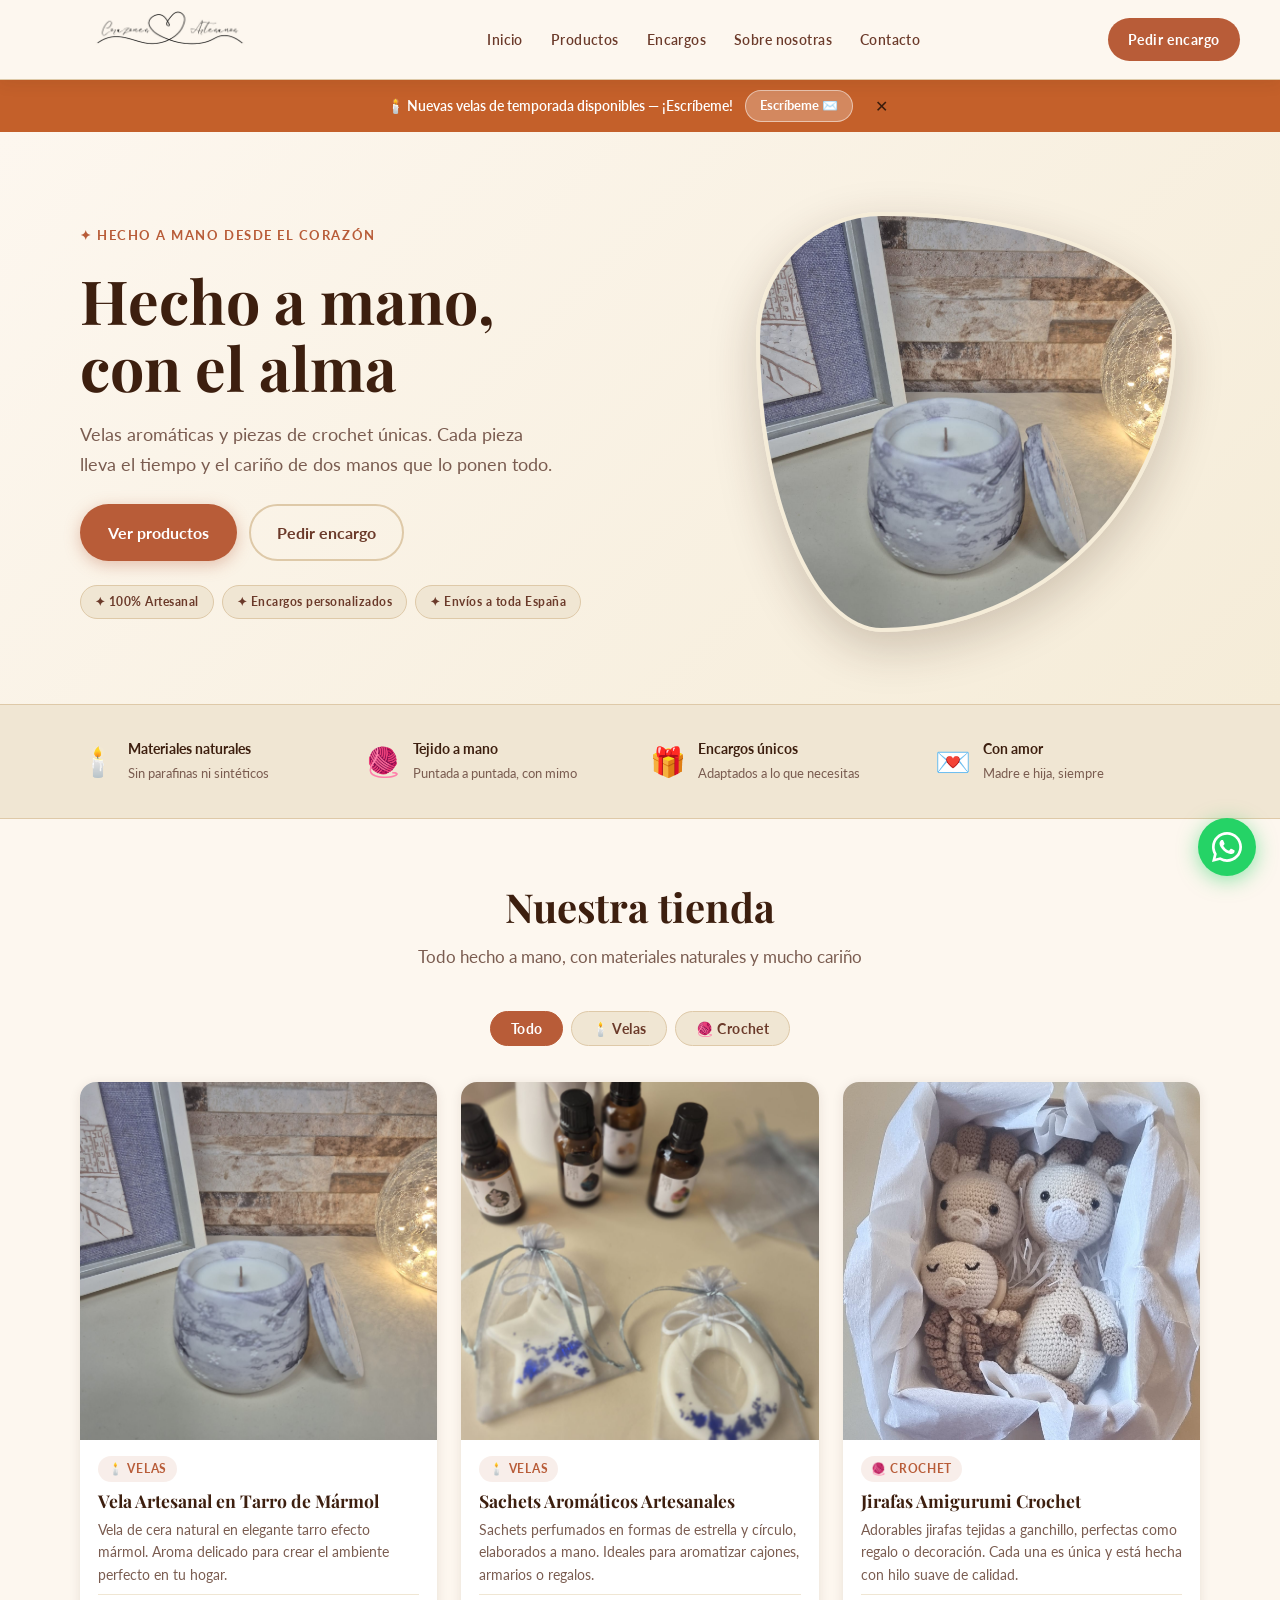
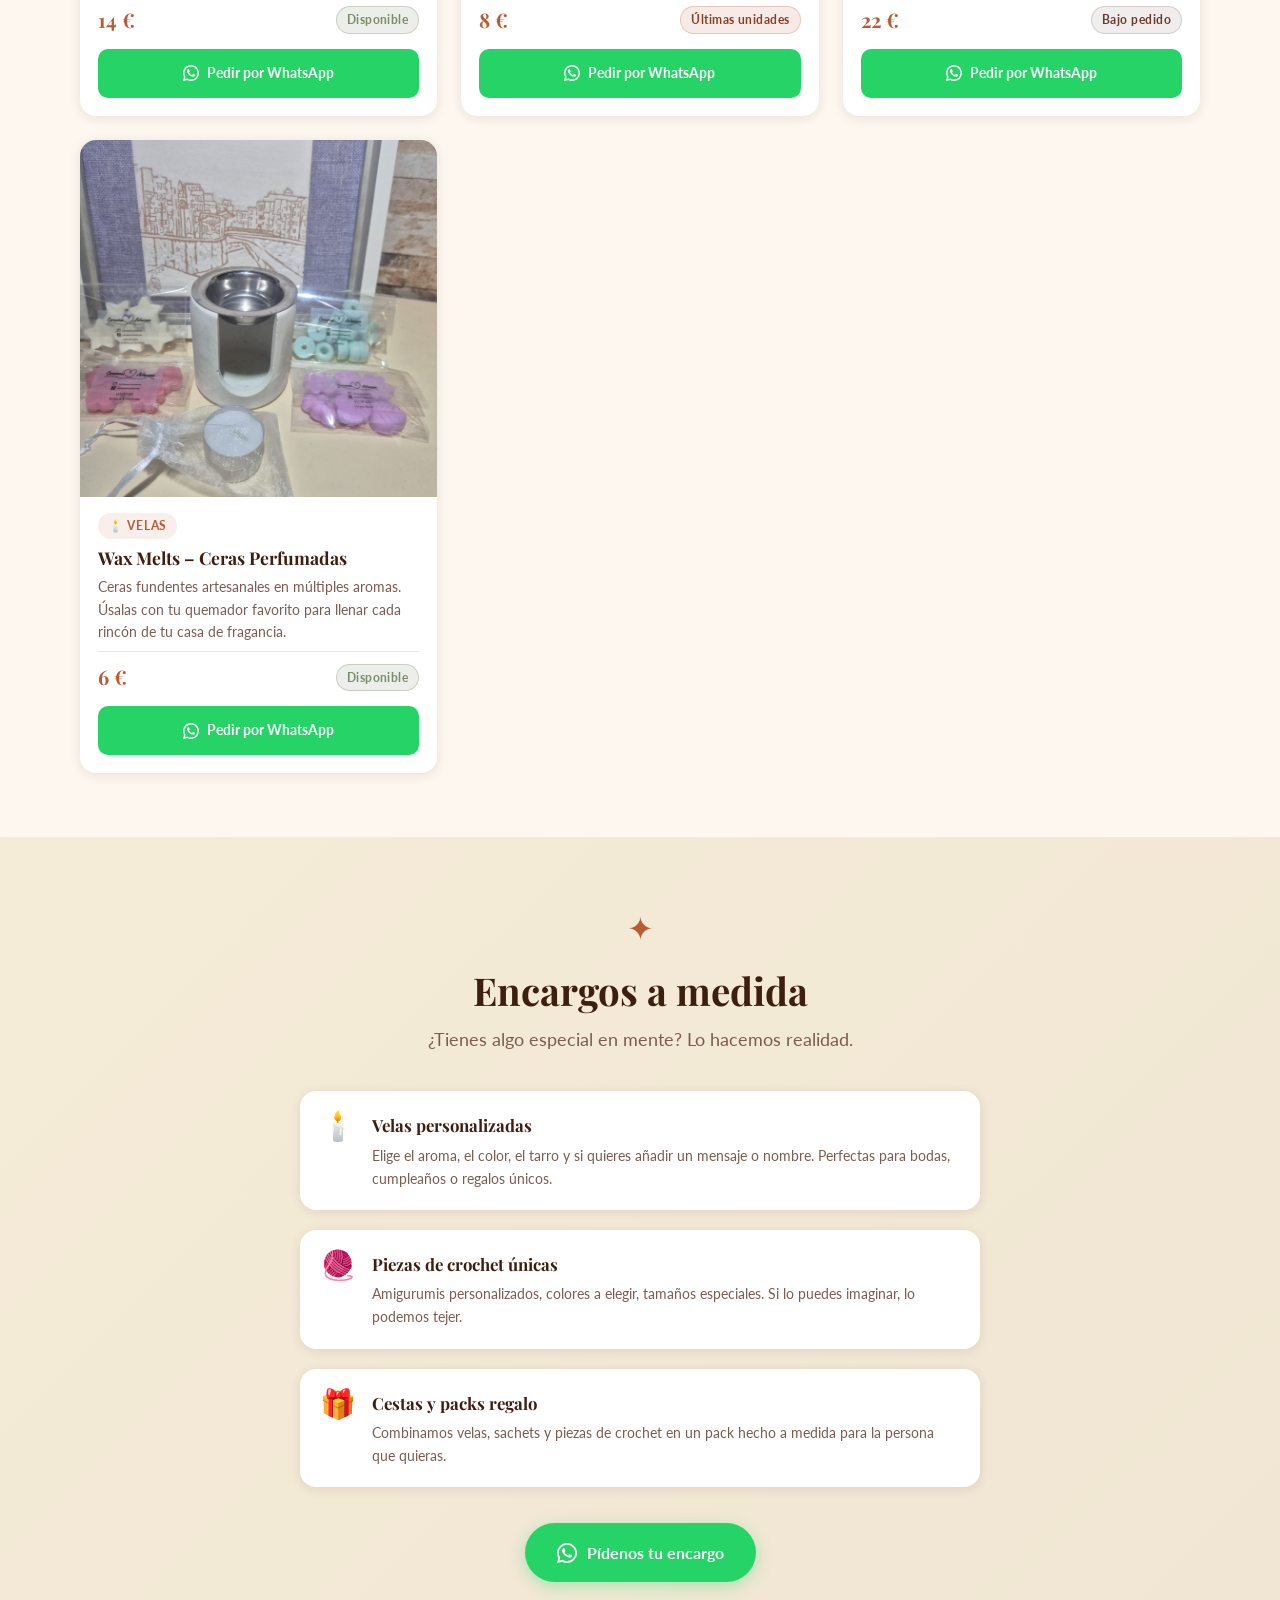
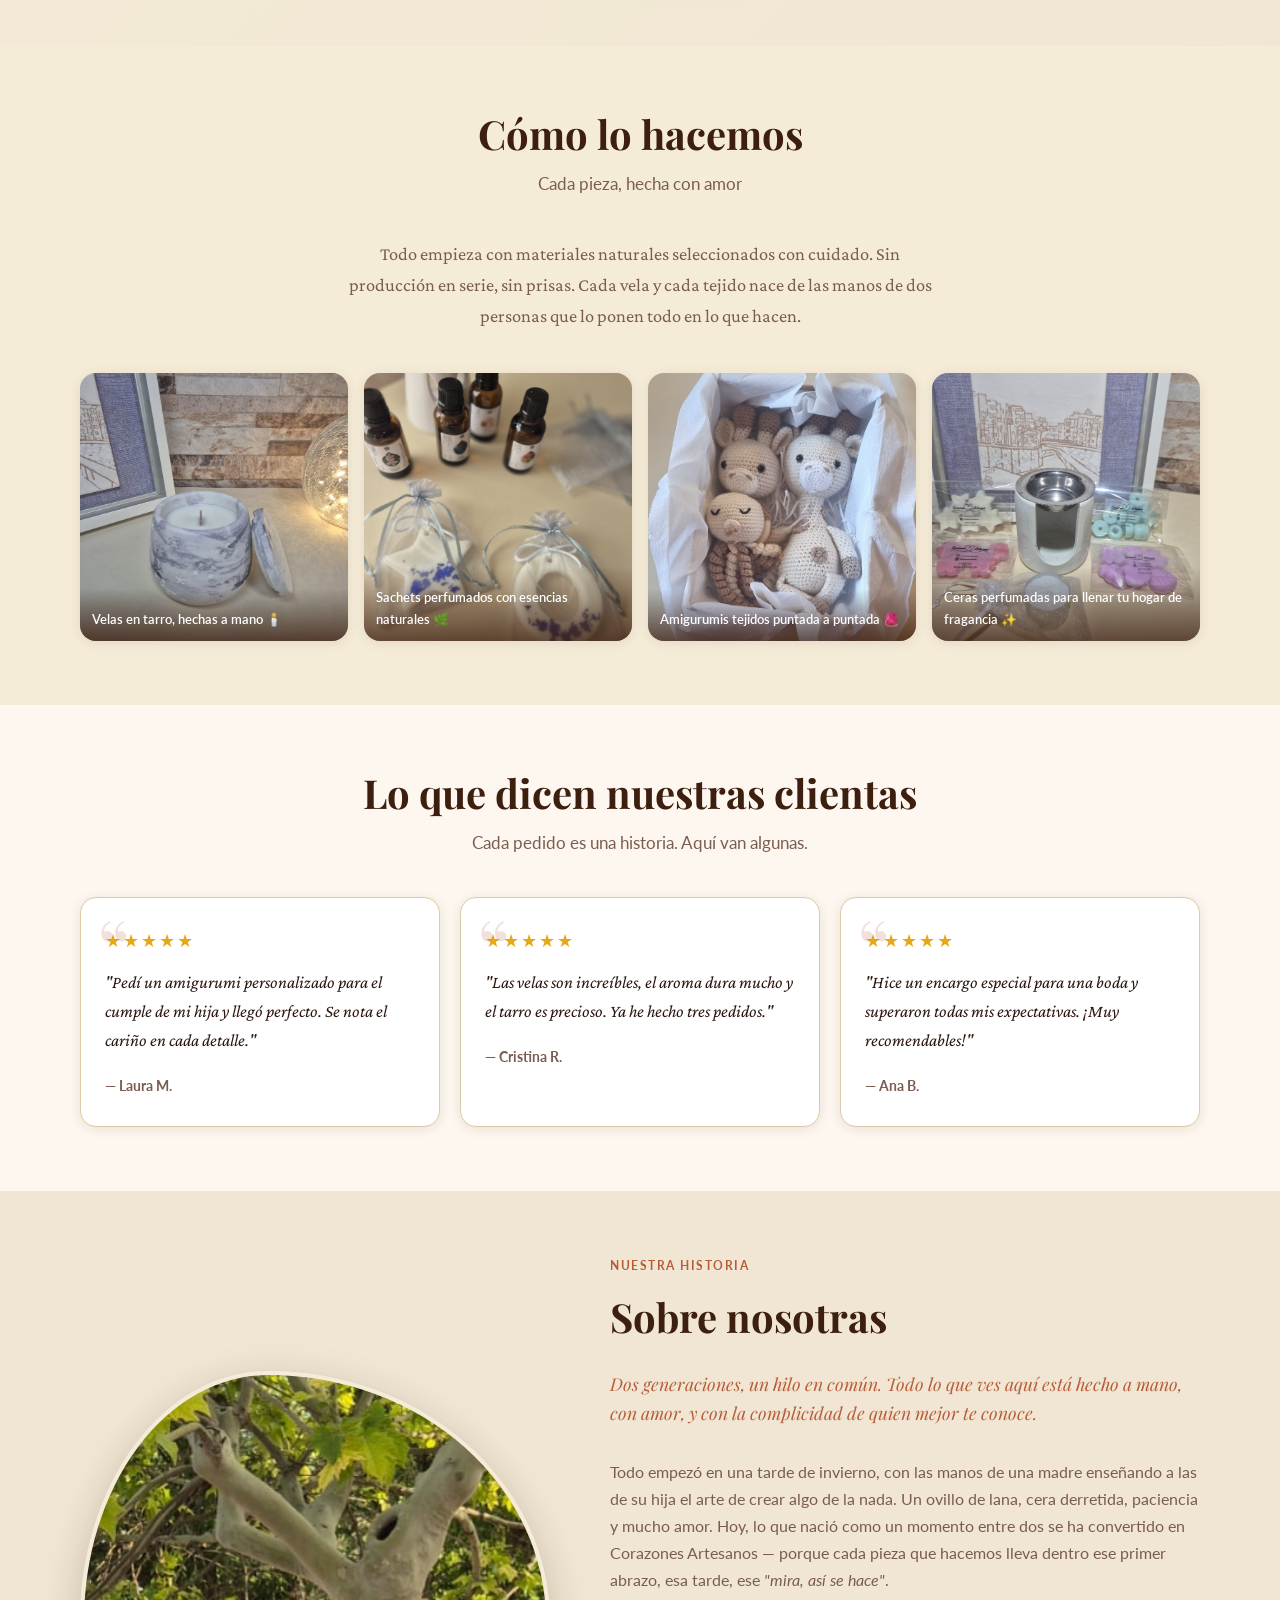
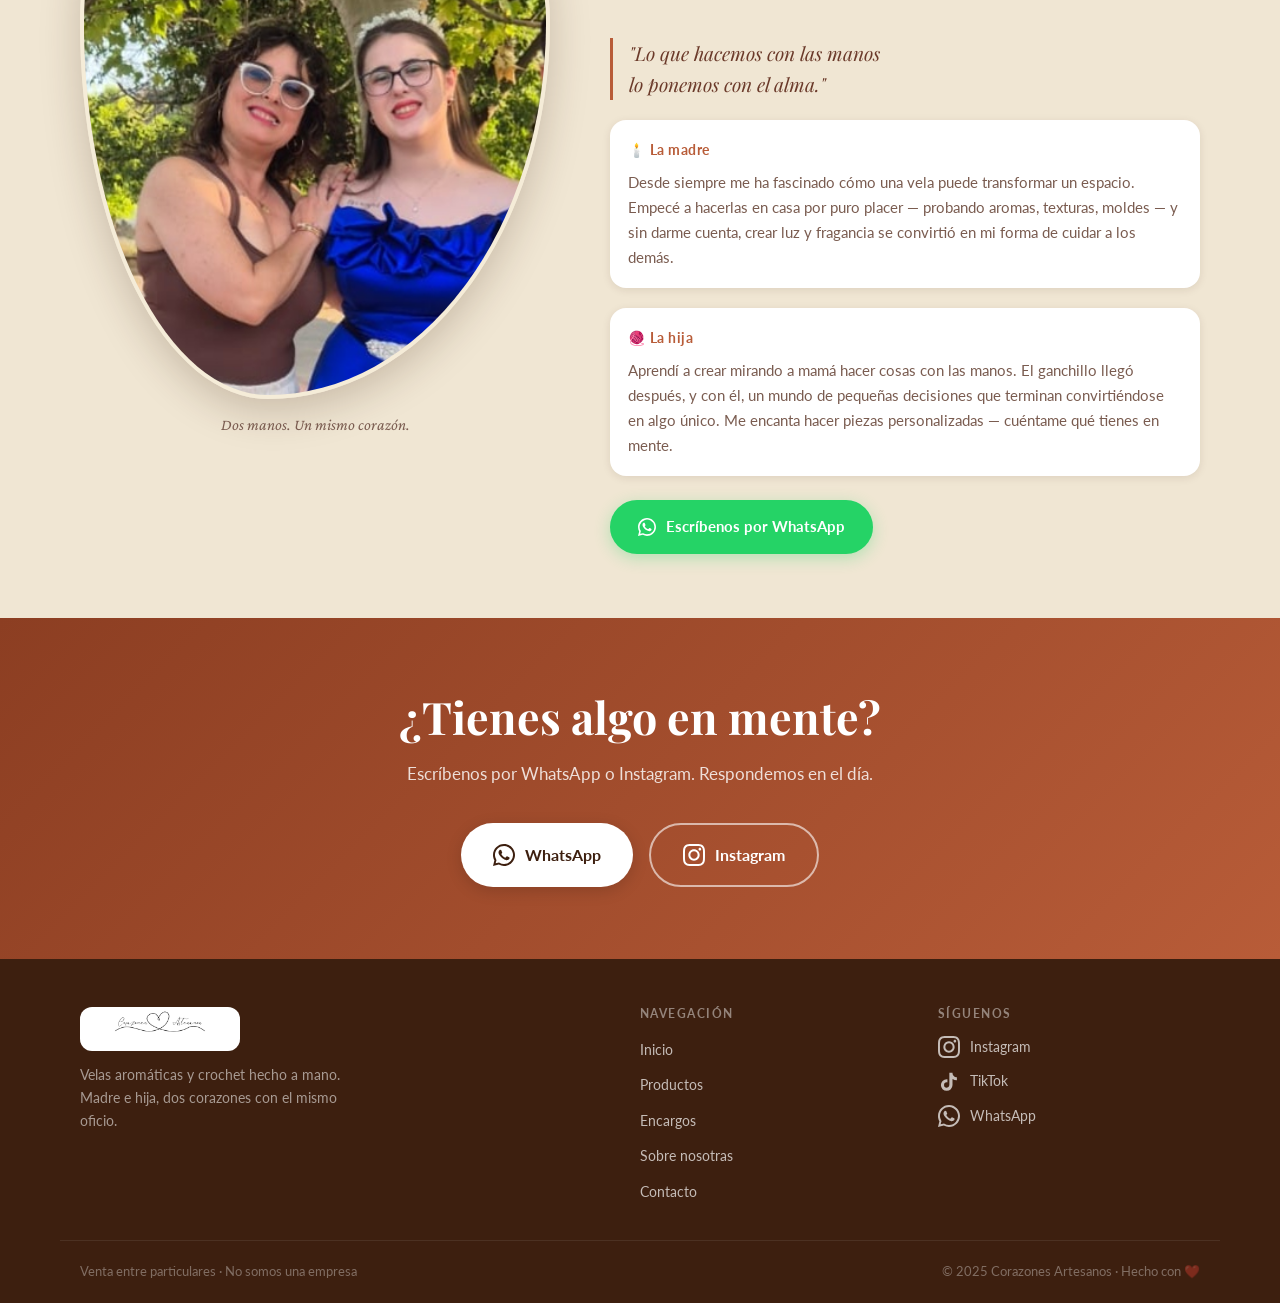
==== commit a1d4c275: "Add subtitle and origin story to Sobre nosotras section Co-Authored-By: Claude Sonnet 4.6 <noreply@a" ====
--- a/index.html
+++ b/index.html
@@ -299,6 +299,10 @@
             <span class="sobre-eyebrow">Nuestra historia</span>
             <h2 class="section-title left">Sobre nosotras</h2>
 
+            <p class="sobre-subtitulo">Dos generaciones, un hilo en común. Todo lo que ves aquí está hecho a mano, con amor, y con la complicidad de quien mejor te conoce.</p>
+
+            <p class="sobre-historia">Todo empezó en una tarde de invierno, con las manos de una madre enseñando a las de su hija el arte de crear algo de la nada. Un ovillo de lana, cera derretida, paciencia y mucho amor. Hoy, lo que nació como un momento entre dos se ha convertido en Corazones Artesanos — porque cada pieza que hacemos lleva dentro ese primer abrazo, esa tarde, ese <em>"mira, así se hace"</em>.</p>
+
             <p class="sobre-frase">"Lo que hacemos con las manos<br>lo ponemos con el alma."</p>
 
             <div id="sobre-mi-content">
--- a/style.css
+++ b/style.css
@@ -1001,6 +1001,22 @@
   color: var(--terracota);
 }
 
+.sobre-subtitulo {
+  font-family: 'Playfair Display', serif;
+  font-style: italic;
+  font-size: 1.1rem;
+  color: var(--terracota);
+  line-height: 1.65;
+  margin-bottom: 16px;
+}
+
+.sobre-historia {
+  font-size: 0.97rem;
+  color: var(--text-muted);
+  line-height: 1.75;
+  margin-bottom: 24px;
+}
+
 .sobre-frase {
   font-family: 'Playfair Display', serif;
   font-style: italic;
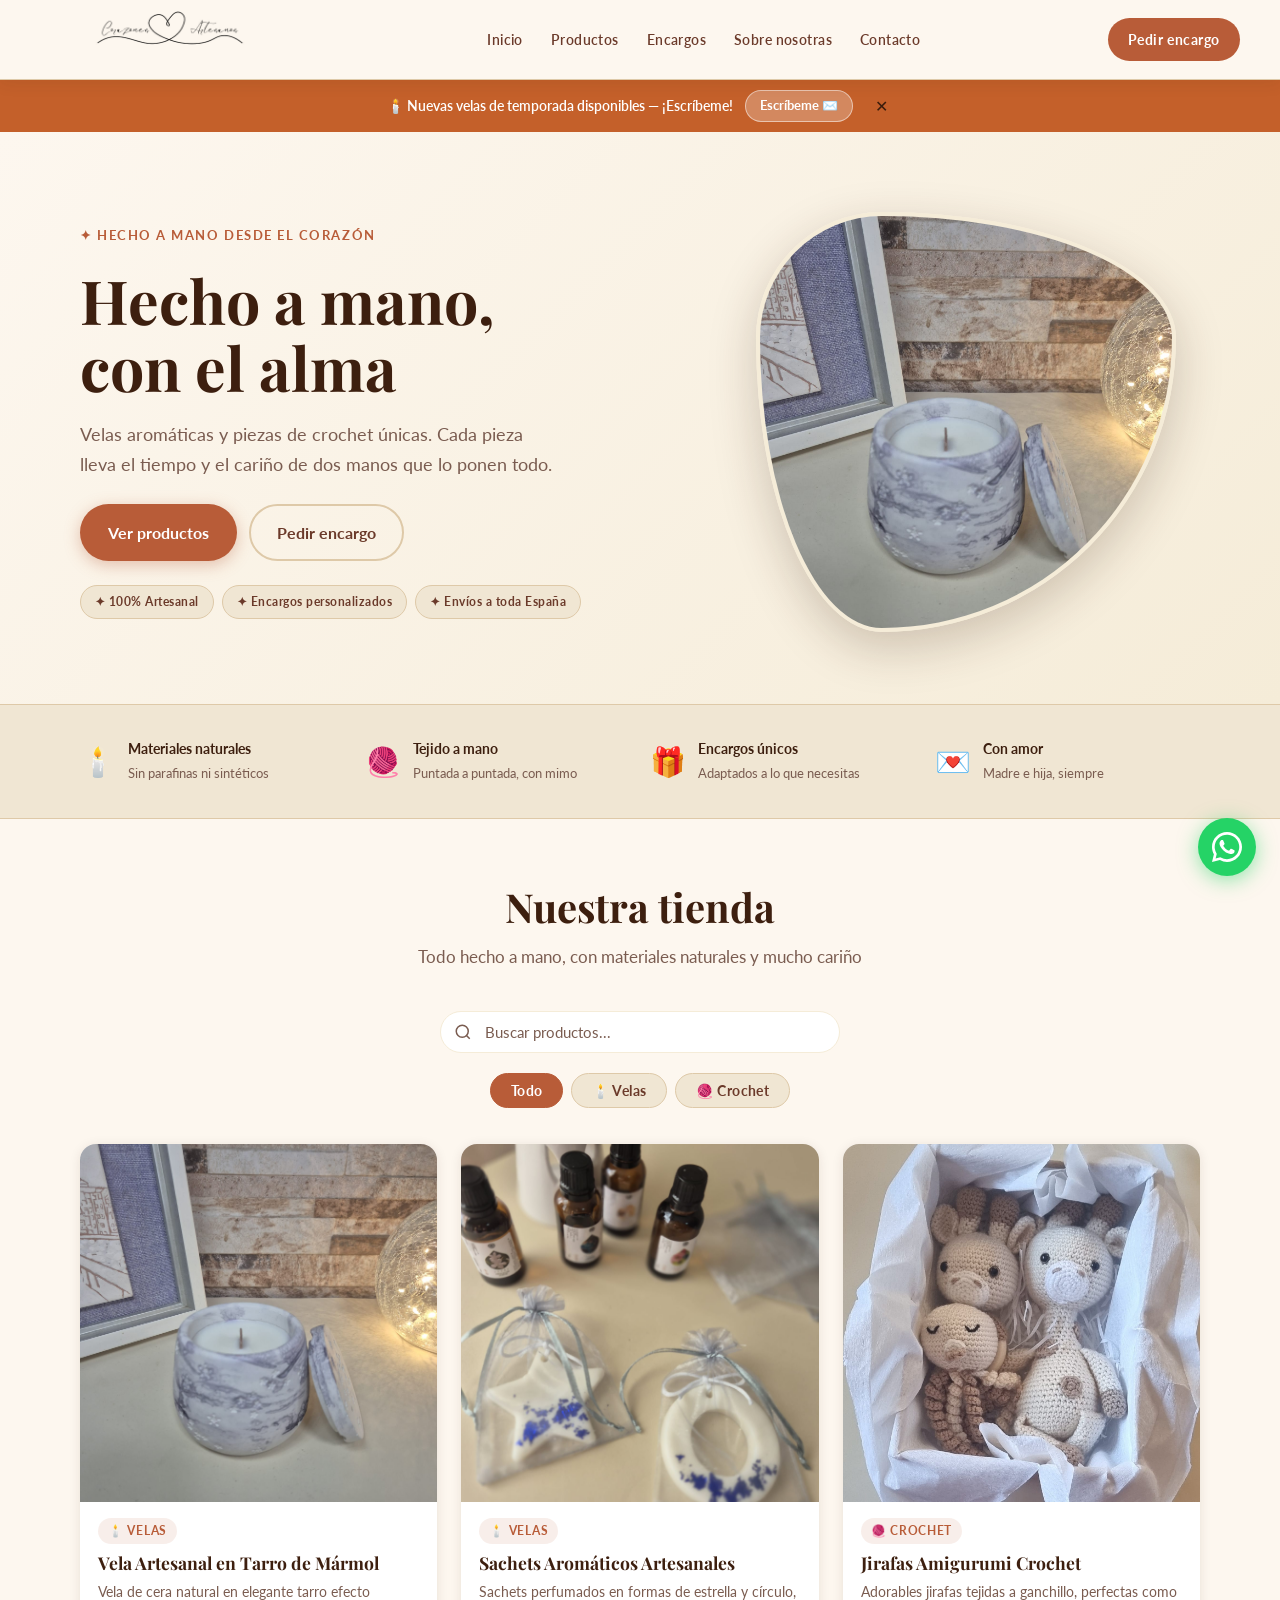
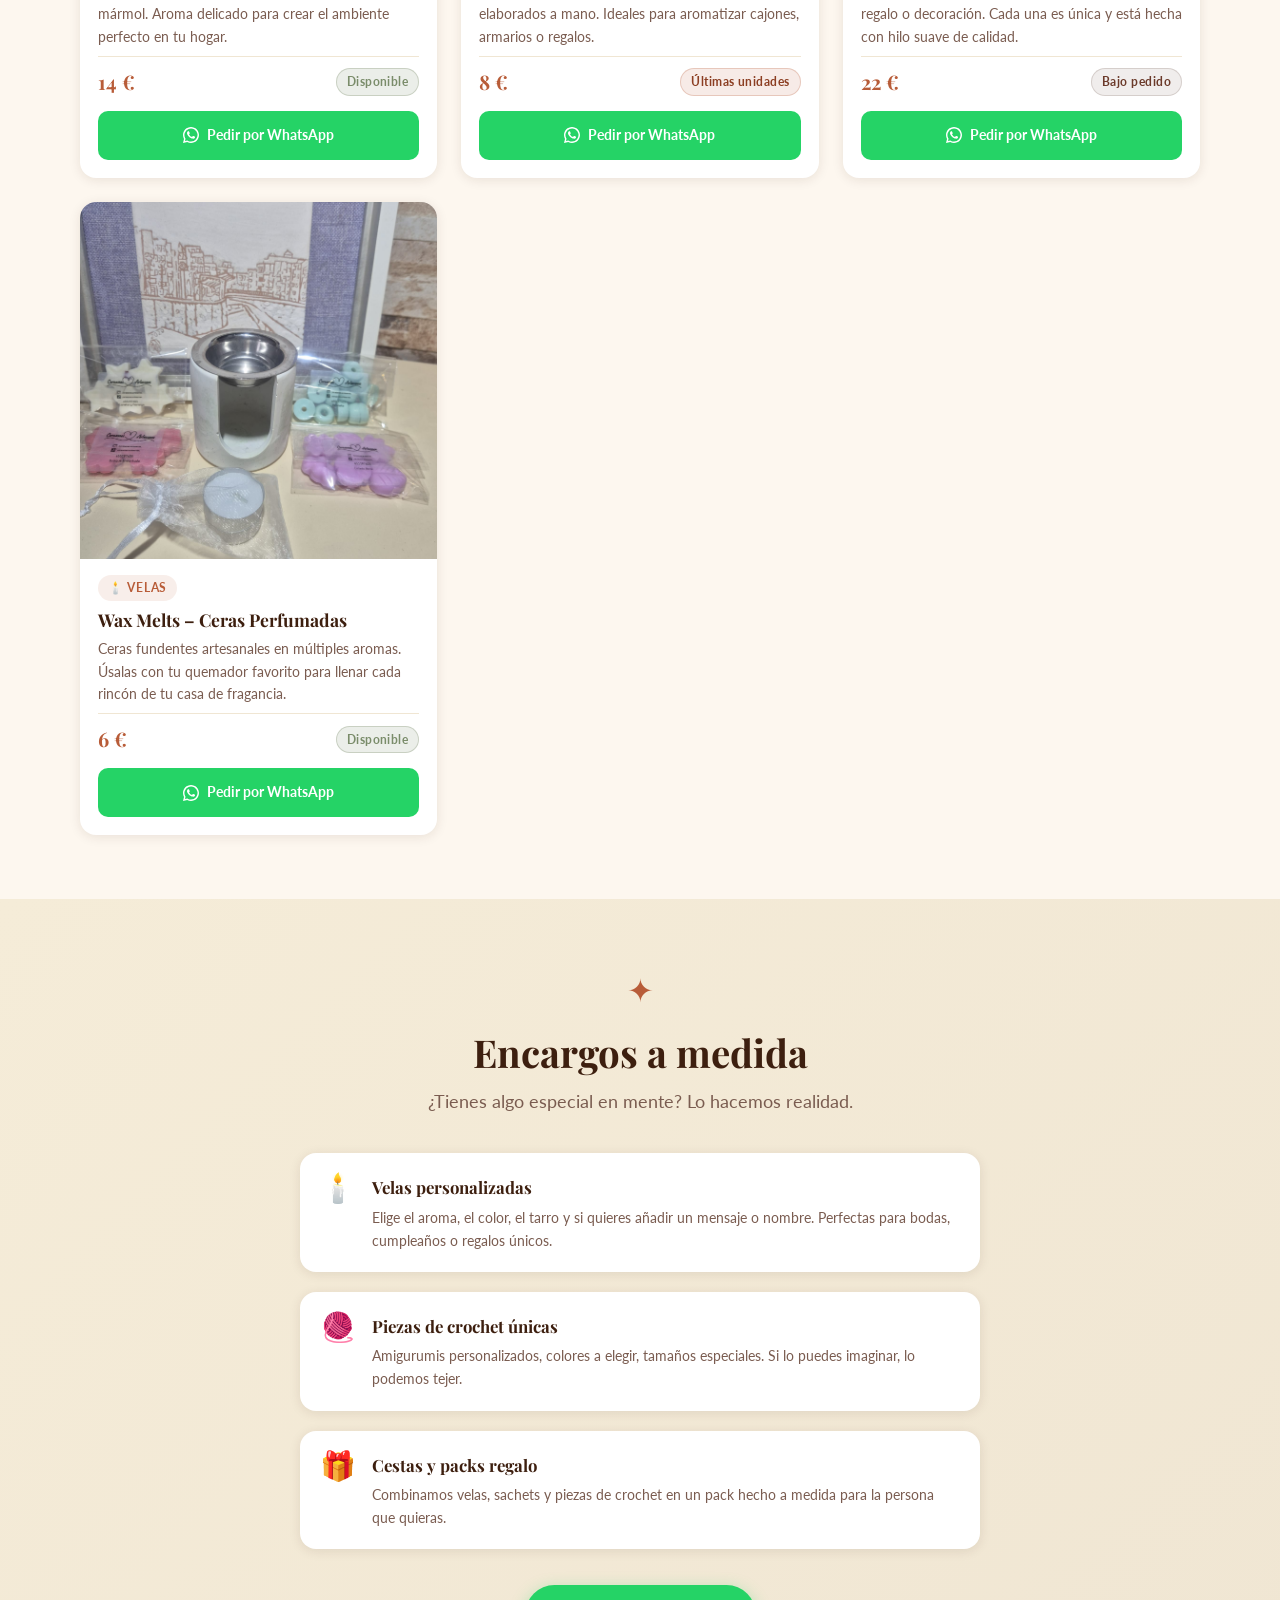
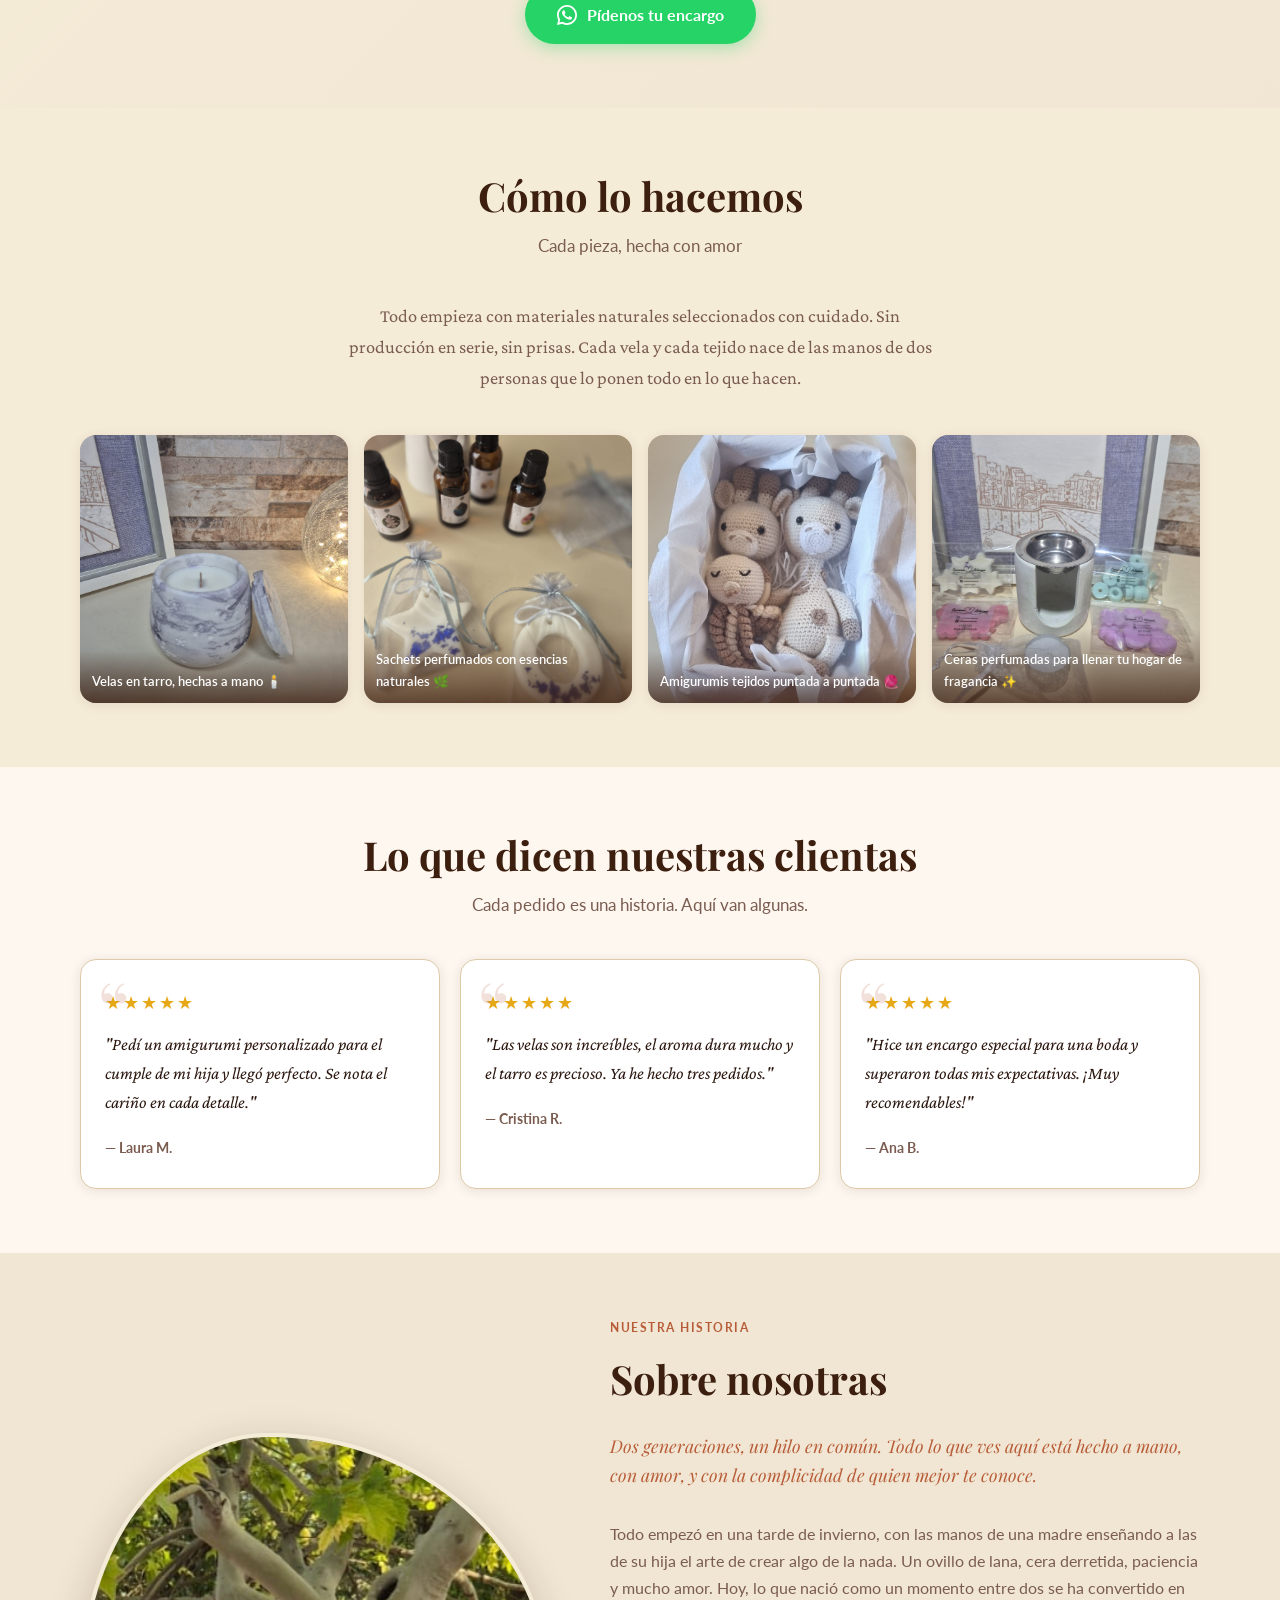
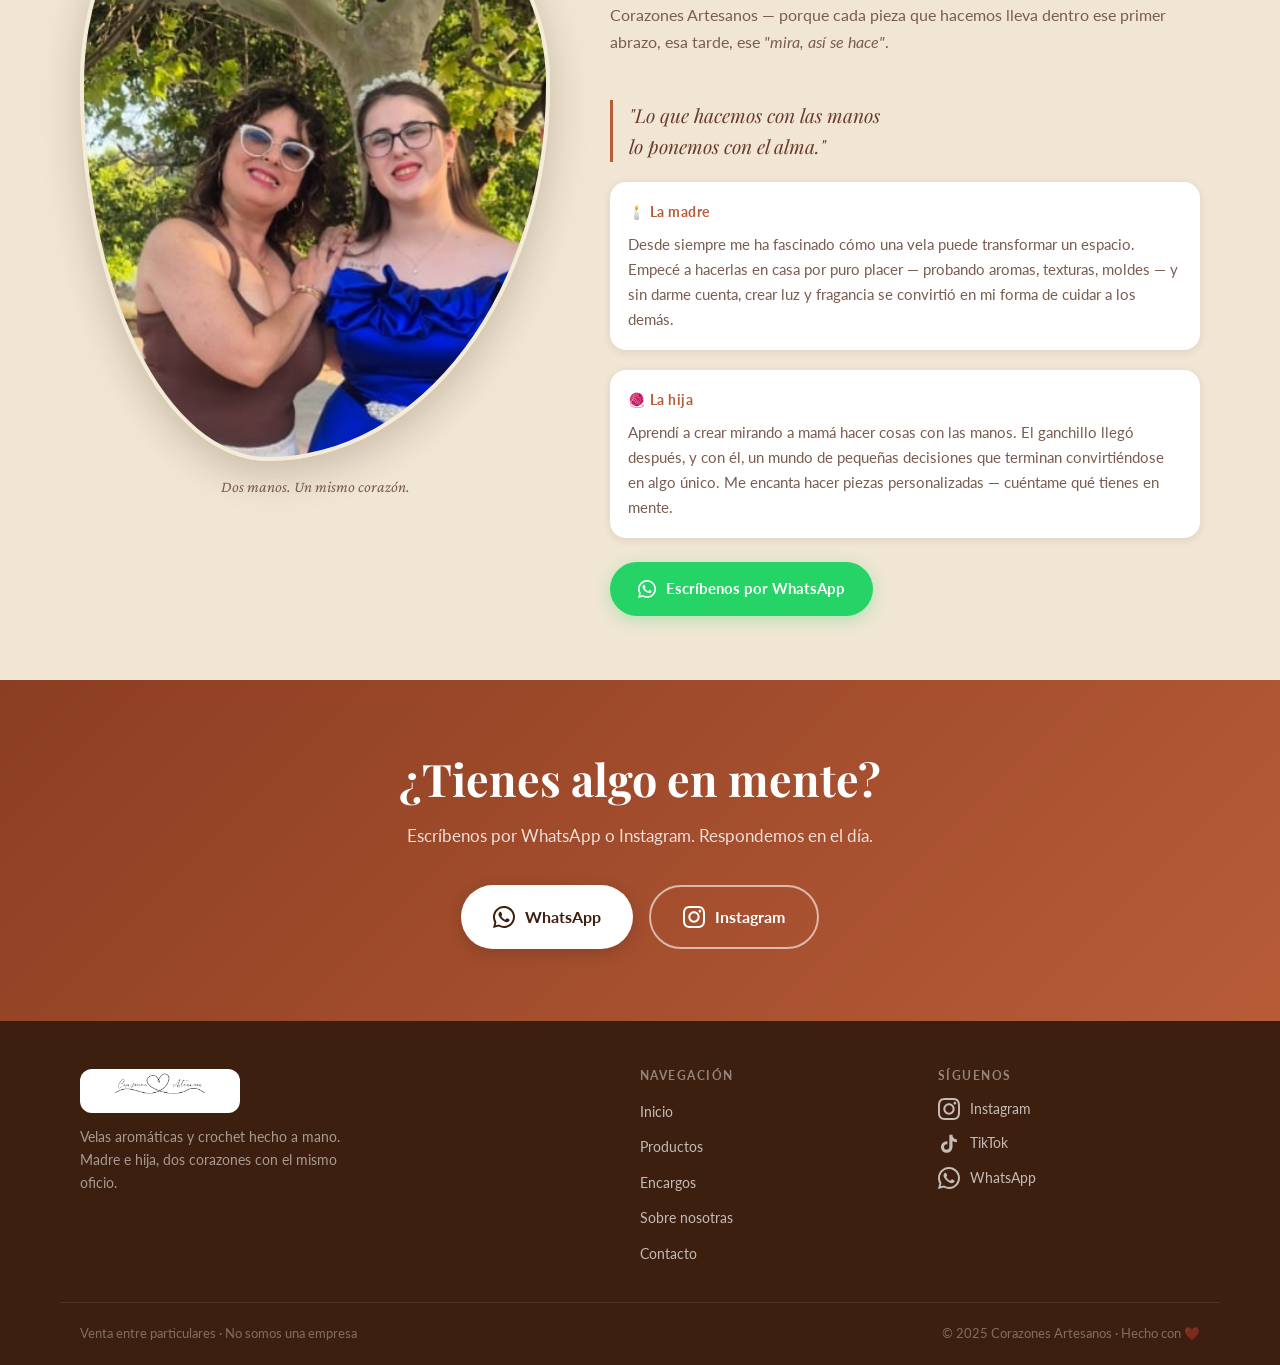
==== commit 240b6985: "Add search bar to Nuestra tienda section Co-Authored-By: Claude Sonnet 4.6 <noreply@anthropic.com>" ====
--- a/index.html
+++ b/index.html
@@ -174,6 +174,12 @@
         <h2 class="section-title">Nuestra tienda</h2>
         <p class="section-subtitle">Todo hecho a mano, con materiales naturales y mucho cariño</p>
 
+        <!-- Buscador -->
+        <div class="tienda-search-wrap">
+          <svg class="tienda-search-icon" viewBox="0 0 24 24" fill="none" stroke="currentColor" stroke-width="2" width="18" height="18"><circle cx="11" cy="11" r="8"/><line x1="21" y1="21" x2="16.65" y2="16.65"/></svg>
+          <input type="search" id="tienda-search" class="tienda-search" placeholder="Buscar productos..." oninput="searchProducts(this.value)" autocomplete="off">
+        </div>
+
         <!-- Filtros -->
         <div class="filters" id="filters-container">
           <button class="filter-btn active" data-filter="todo" onclick="filterProducts('todo', this)">Todo</button>
--- a/style.css
+++ b/style.css
@@ -509,6 +509,44 @@
 
 /* ─── 7. FILTROS ─────────────────────────────────────────────────────────────── */
 
+.tienda-search-wrap {
+  position: relative;
+  max-width: 400px;
+  margin: 0 auto 20px;
+}
+
+.tienda-search-icon {
+  position: absolute;
+  left: 14px;
+  top: 50%;
+  transform: translateY(-50%);
+  color: var(--text-muted);
+  pointer-events: none;
+}
+
+.tienda-search {
+  width: 100%;
+  padding: 11px 16px 11px 44px;
+  border: 1.5px solid var(--sand-light);
+  border-radius: 50px;
+  font-family: 'Lato', sans-serif;
+  font-size: 0.95rem;
+  color: var(--text-main);
+  background: #fff;
+  outline: none;
+  transition: border-color 0.2s, box-shadow 0.2s;
+  box-sizing: border-box;
+}
+
+.tienda-search:focus {
+  border-color: var(--terracota);
+  box-shadow: 0 0 0 3px rgba(196, 96, 42, 0.1);
+}
+
+.tienda-search::placeholder {
+  color: var(--text-muted);
+}
+
 .filters {
   display: flex;
   flex-wrap: wrap;
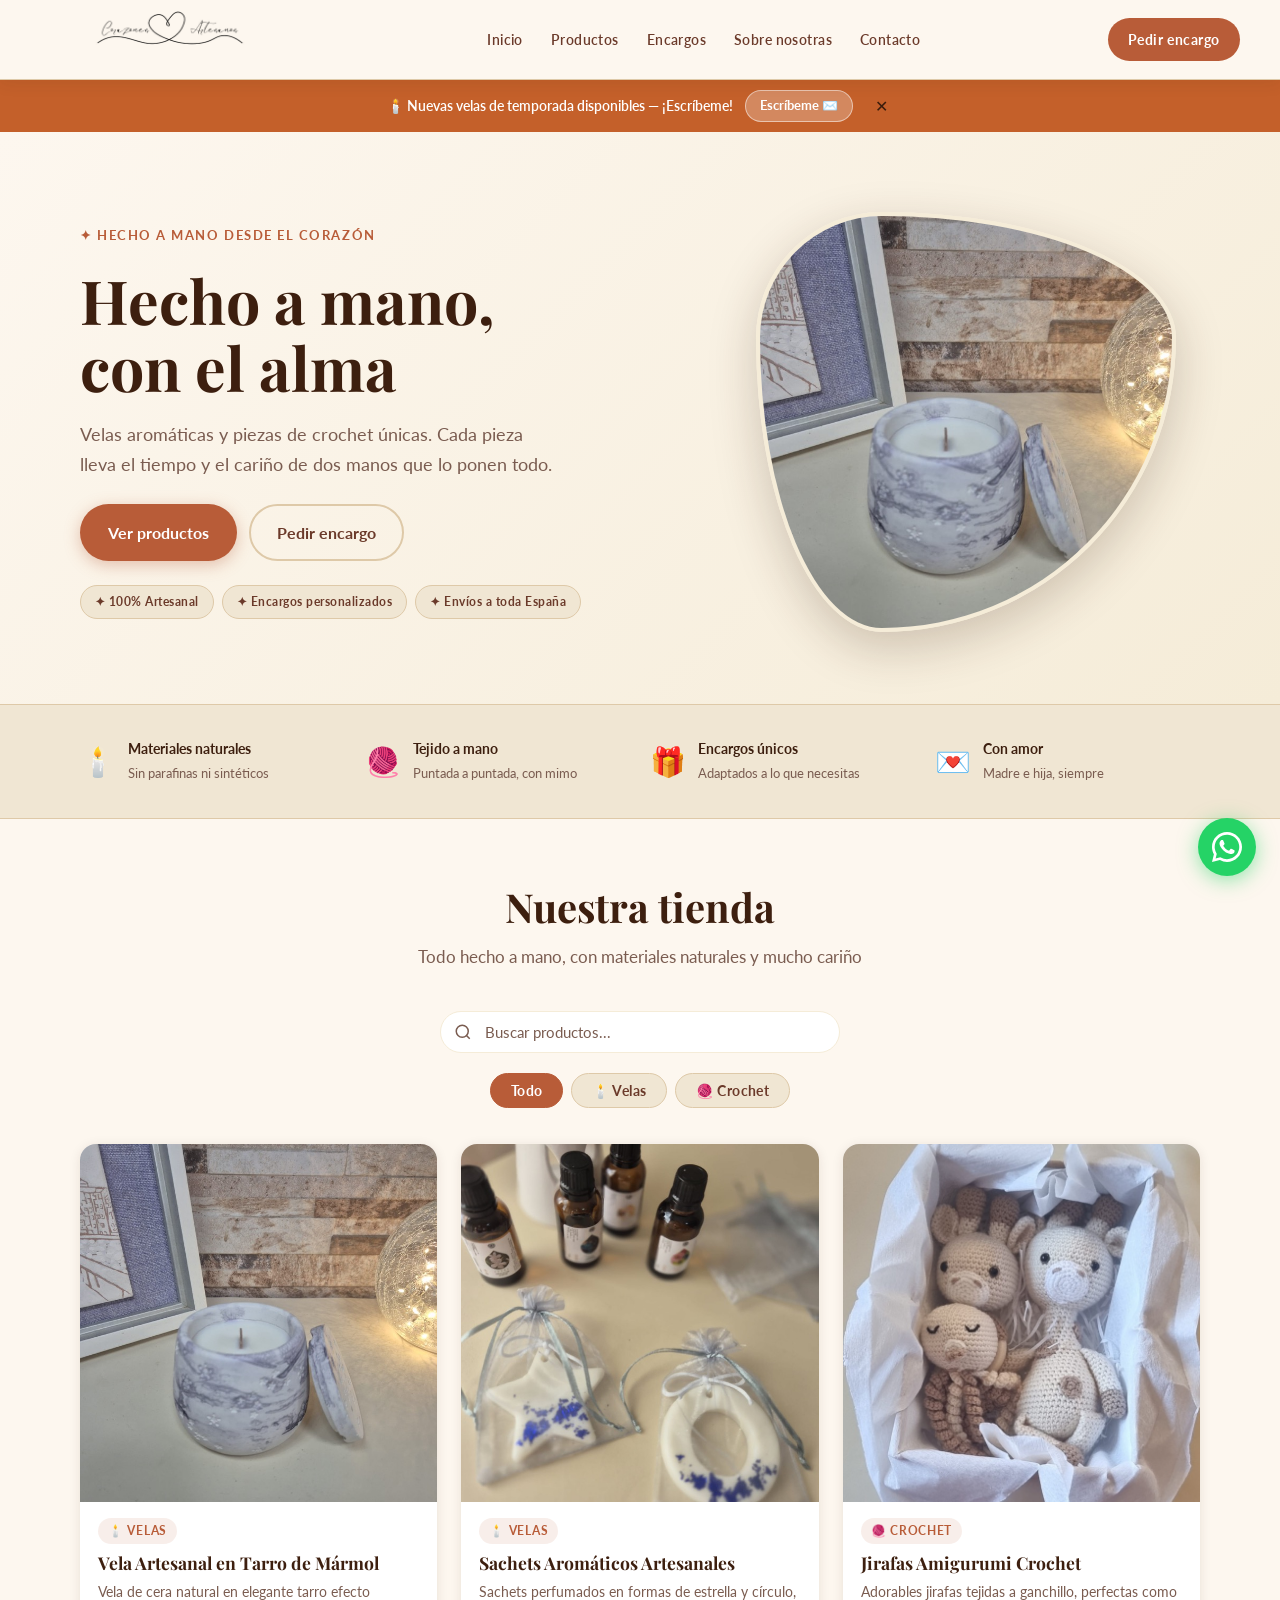
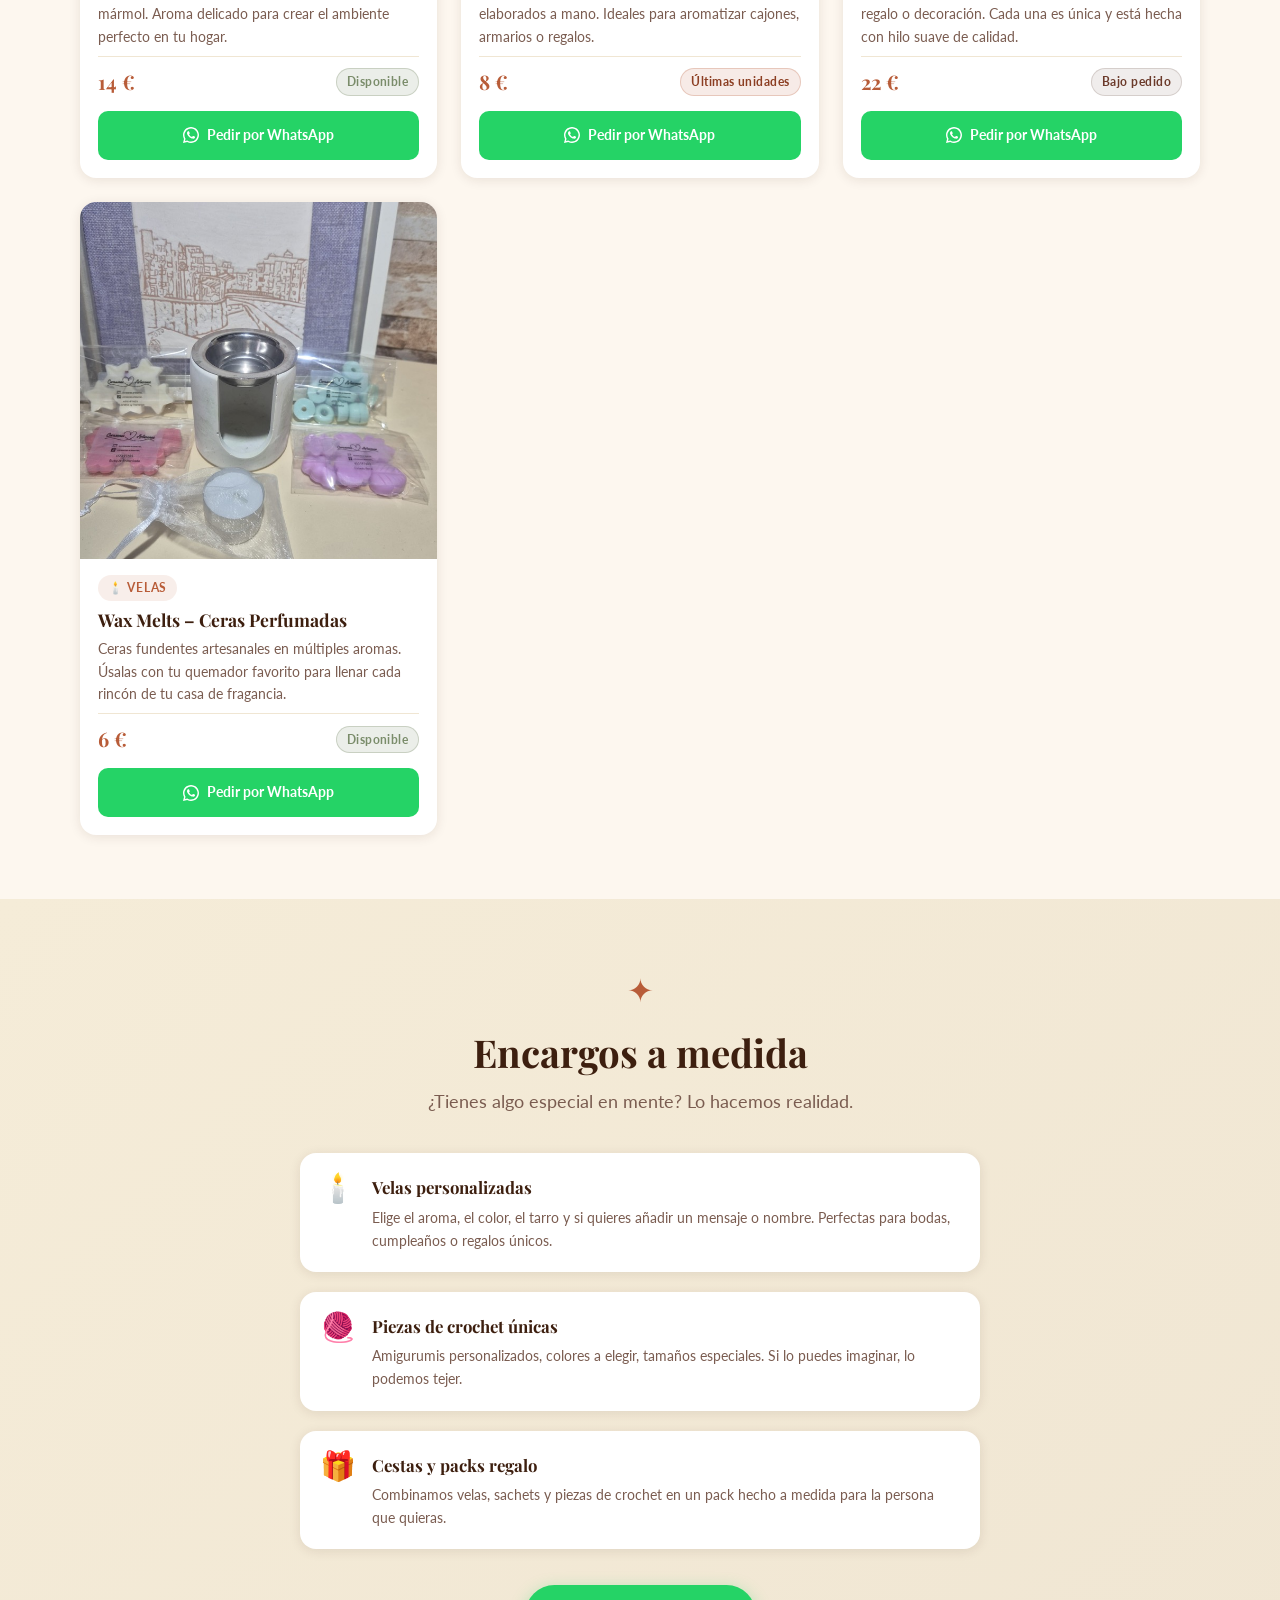
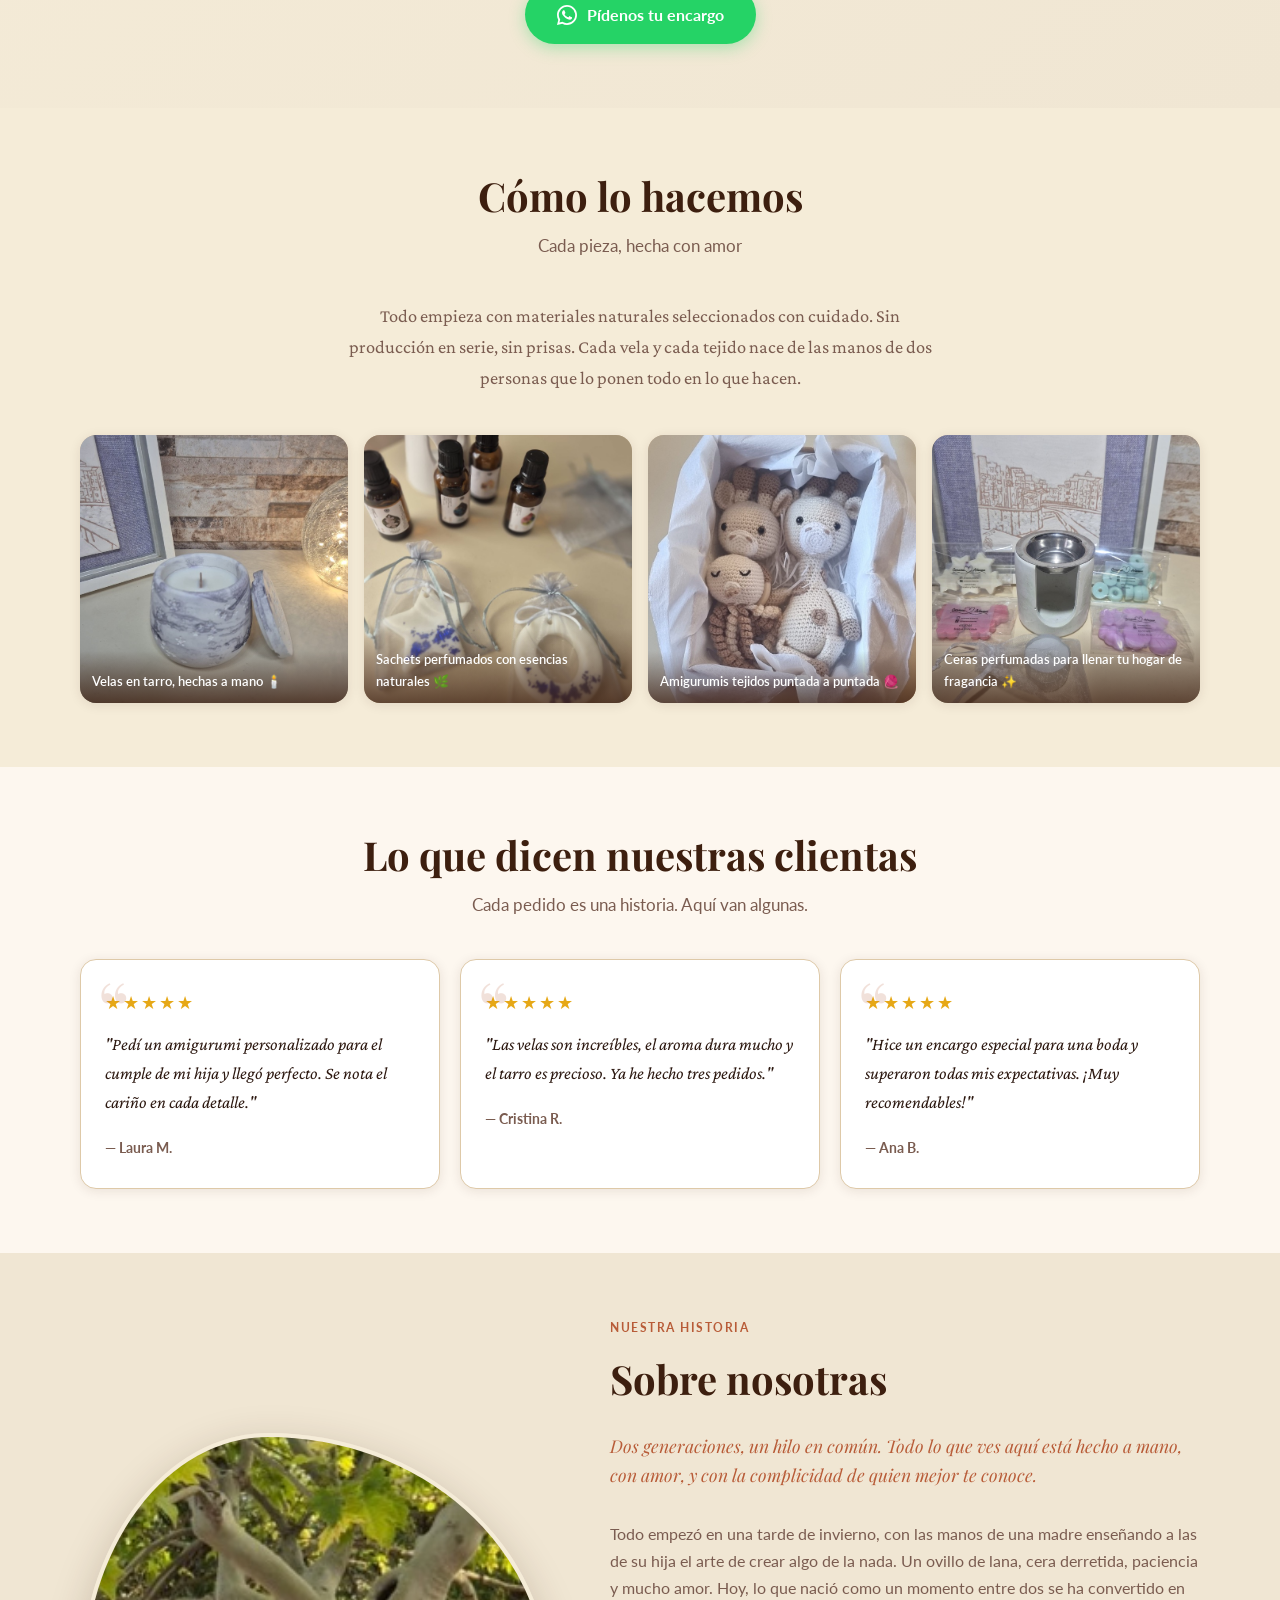
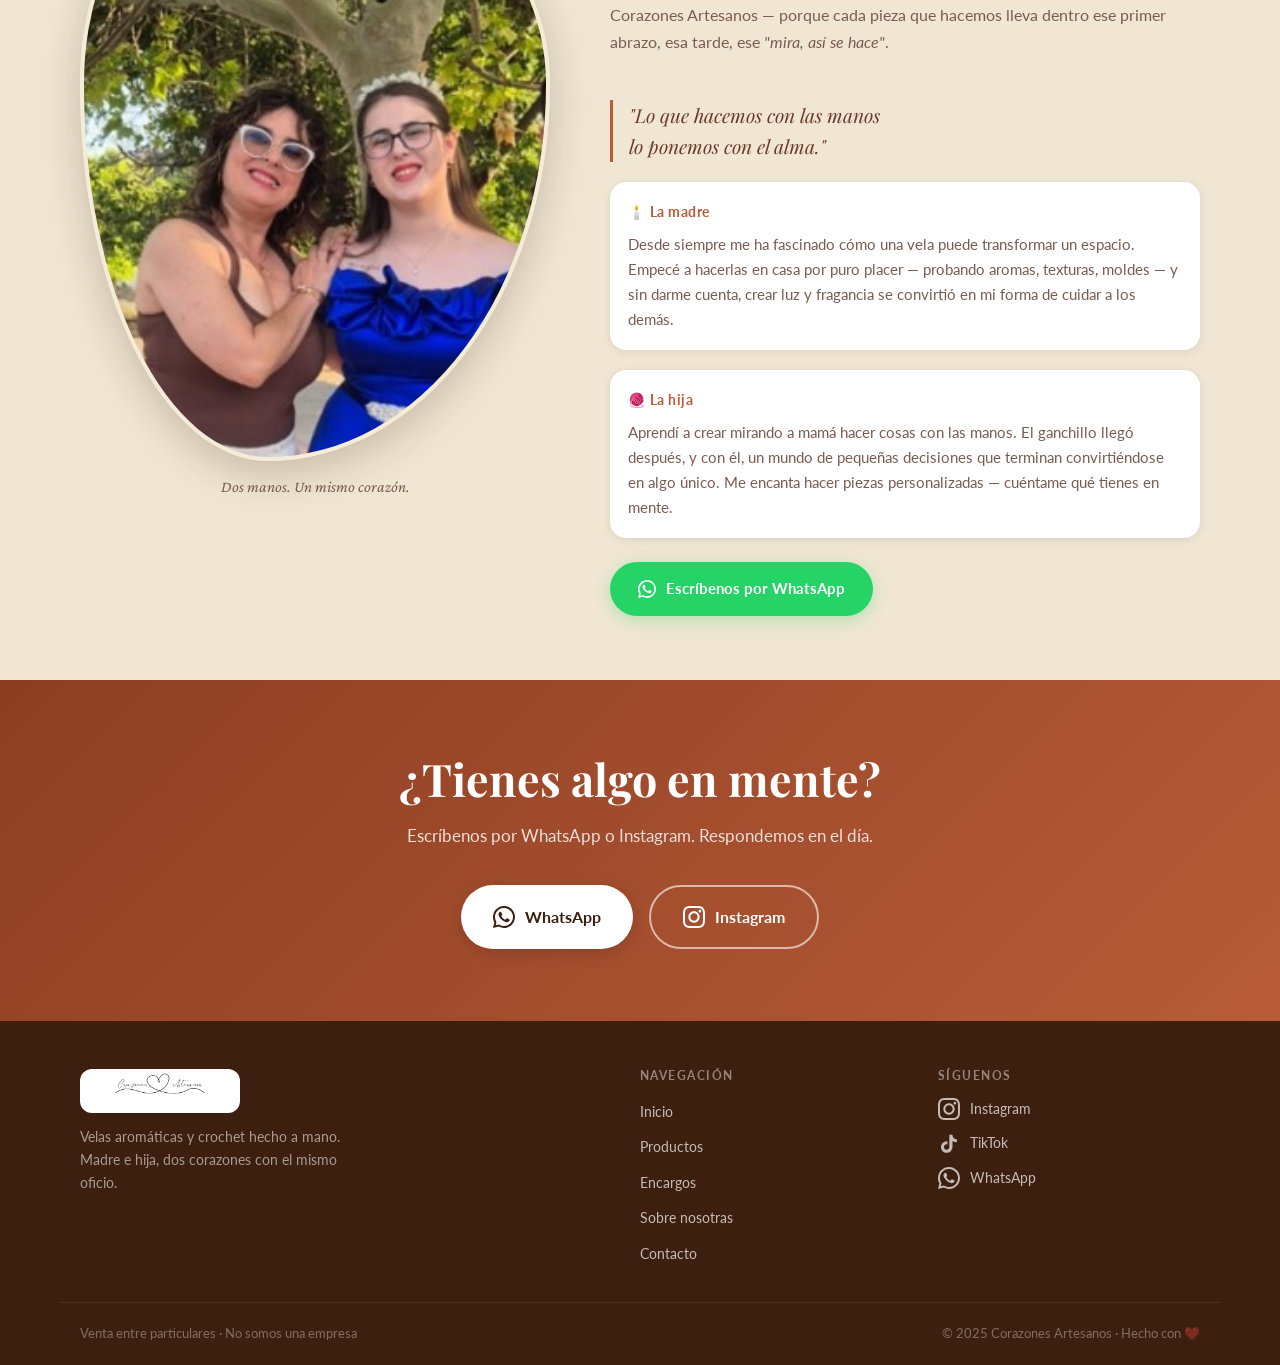
==== commit 5d854913: "Improve image loading performance - Compress static images 40-65% smaller (900px max, quality 75) - " ====
--- a/index.html
+++ b/index.html
@@ -54,6 +54,7 @@
   </script>
 
   <!-- Favicon -->
+  <link rel="icon" type="image/svg+xml" href="favicon.svg">
   <link rel="icon" type="image/png" href="img/logo.png">
   <link rel="apple-touch-icon" href="img/logo.png">
 
@@ -126,7 +127,7 @@
         </div>
         <div class="hero-image">
           <div class="hero-img-frame">
-            <img src="img/vela1.jpg" alt="Vela artesanal hecha a mano — Corazones Artesanos" loading="eager">
+            <img src="img/vela1.jpg" alt="Vela artesanal hecha a mano — Corazones Artesanos" loading="eager" fetchpriority="high">
           </div>
         </div>
       </div>
@@ -237,19 +238,19 @@
         <p class="proceso-text">Todo empieza con materiales naturales seleccionados con cuidado. Sin producción en serie, sin prisas. Cada vela y cada tejido nace de las manos de dos personas que lo ponen todo en lo que hacen.</p>
         <div class="proceso-grid">
           <div class="proceso-item">
-            <img src="img/vela1.jpg" alt="Vela artesanal en tarro de mármol">
+            <img src="img/vela1.jpg" alt="Vela artesanal en tarro de mármol" loading="lazy">
             <div class="proceso-caption">Velas en tarro, hechas a mano 🕯️</div>
           </div>
           <div class="proceso-item">
-            <img src="img/sachets1.jpg" alt="Sachets aromáticos artesanales">
+            <img src="img/sachets1.jpg" alt="Sachets aromáticos artesanales" loading="lazy">
             <div class="proceso-caption">Sachets perfumados con esencias naturales 🌿</div>
           </div>
           <div class="proceso-item">
-            <img src="img/crochet1.jpg" alt="Amigurumis de crochet">
+            <img src="img/crochet1.jpg" alt="Amigurumis de crochet" loading="lazy">
             <div class="proceso-caption">Amigurumis tejidos puntada a puntada 🧶</div>
           </div>
           <div class="proceso-item">
-            <img src="img/ceras1.jpg" alt="Ceras fundentes artesanales">
+            <img src="img/ceras1.jpg" alt="Ceras fundentes artesanales" loading="lazy">
             <div class="proceso-caption">Ceras perfumadas para llenar tu hogar de fragancia ✨</div>
           </div>
         </div>
@@ -401,6 +402,7 @@
     <svg viewBox="0 0 24 24" fill="currentColor" width="30" height="30"><path d="M17.472 14.382c-.297-.149-1.758-.867-2.03-.967-.273-.099-.471-.148-.67.15-.197.297-.767.966-.94 1.164-.173.199-.347.223-.644.075-.297-.15-1.255-.463-2.39-1.475-.883-.788-1.48-1.761-1.653-2.059-.173-.297-.018-.458.13-.606.134-.133.298-.347.446-.52.149-.174.198-.298.298-.497.099-.198.05-.371-.025-.52-.075-.149-.669-1.612-.916-2.207-.242-.579-.487-.5-.669-.51-.173-.008-.371-.01-.57-.01-.198 0-.52.074-.792.372-.272.297-1.04 1.016-1.04 2.479 0 1.462 1.065 2.875 1.213 3.074.149.198 2.096 3.2 5.077 4.487.709.306 1.262.489 1.694.625.712.227 1.36.195 1.871.118.571-.085 1.758-.719 2.006-1.413.248-.694.248-1.289.173-1.413-.074-.124-.272-.198-.57-.347z"/><path d="M12 0C5.373 0 0 5.373 0 12c0 2.127.558 4.126 1.535 5.858L0 24l6.335-1.508A11.95 11.95 0 0012 24c6.627 0 12-5.373 12-12S18.627 0 12 0zm0 21.818a9.818 9.818 0 01-5.003-1.367l-.36-.214-3.733.888.935-3.629-.234-.373A9.818 9.818 0 1112 21.818z"/></svg>
   </a>
 
+  <script src="supabase.js"></script>
   <script src="app.js"></script>
 </body>
 </html>
--- a/style.css
+++ b/style.css
@@ -1427,3 +1427,37 @@
     justify-content: space-between;
   }
 }
+
+/* ─── ADMIN PUBLISH BAR ─────────────────────────────────────────────────────── */
+.admin-publish-bar {
+  display: flex;
+  align-items: center;
+  justify-content: space-between;
+  gap: 12px;
+  padding: 10px 20px;
+  background: #fff8e1;
+  border-bottom: 1px solid #ffe082;
+  flex-wrap: wrap;
+}
+
+.publish-info {
+  font-size: 0.85rem;
+  color: #7a6020;
+}
+
+.btn-publish {
+  padding: 8px 16px;
+  background: #C4602A;
+  color: #fff;
+  border: none;
+  border-radius: 8px;
+  font-size: 0.875rem;
+  font-weight: 600;
+  cursor: pointer;
+  white-space: nowrap;
+}
+
+.btn-publish:hover {
+  background: #a8501f;
+}
+
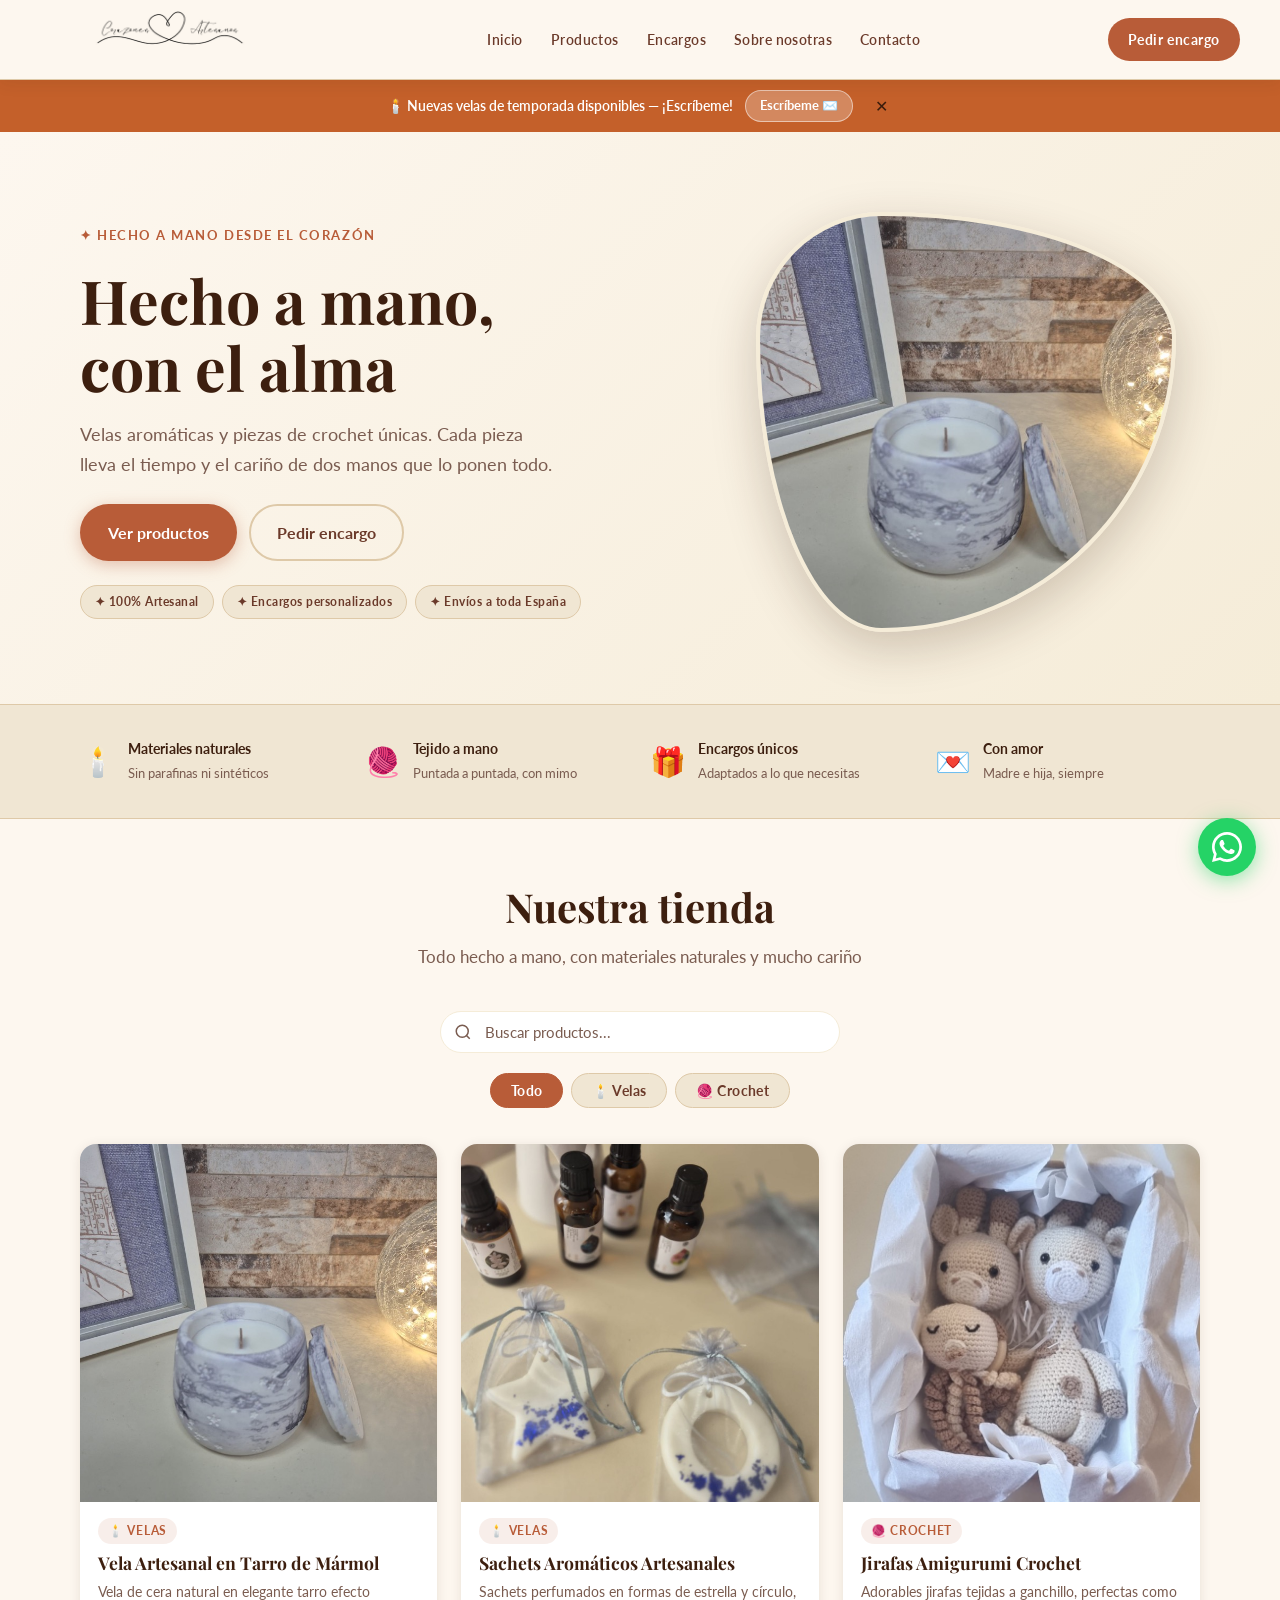
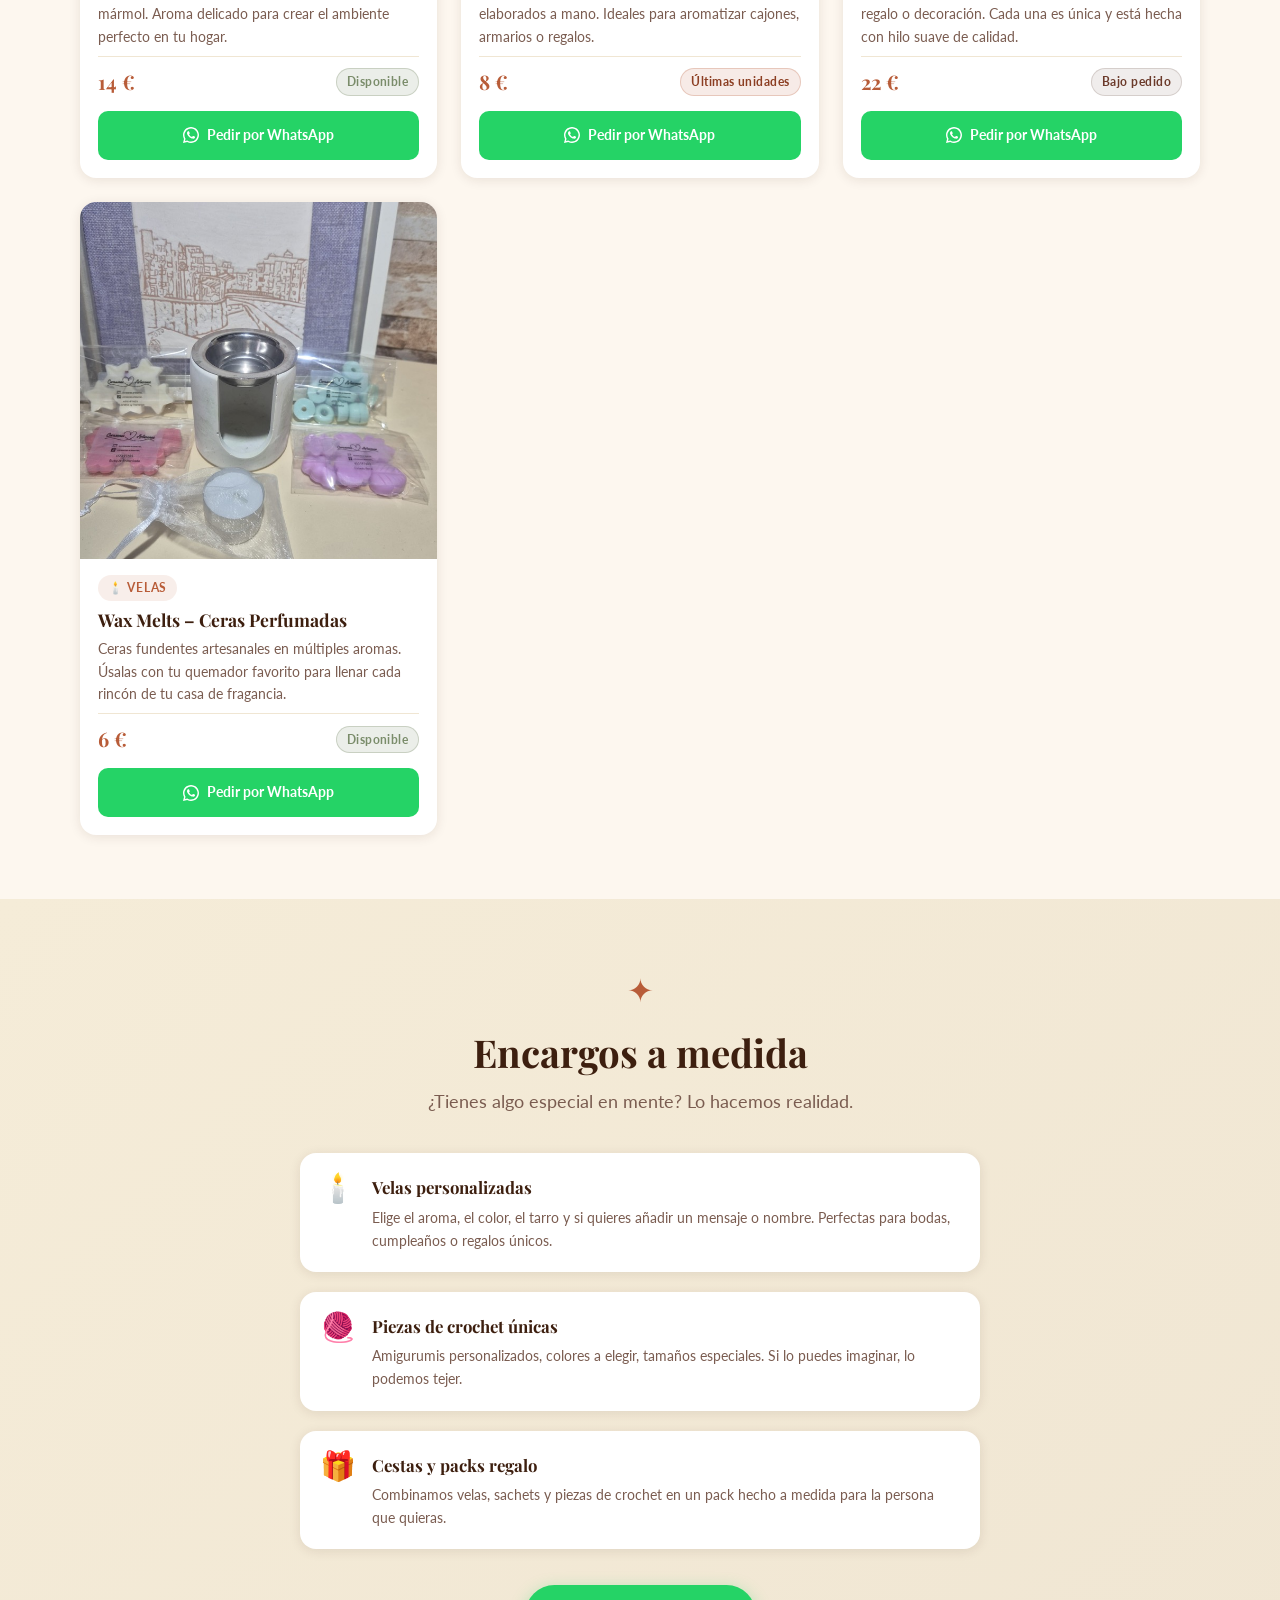
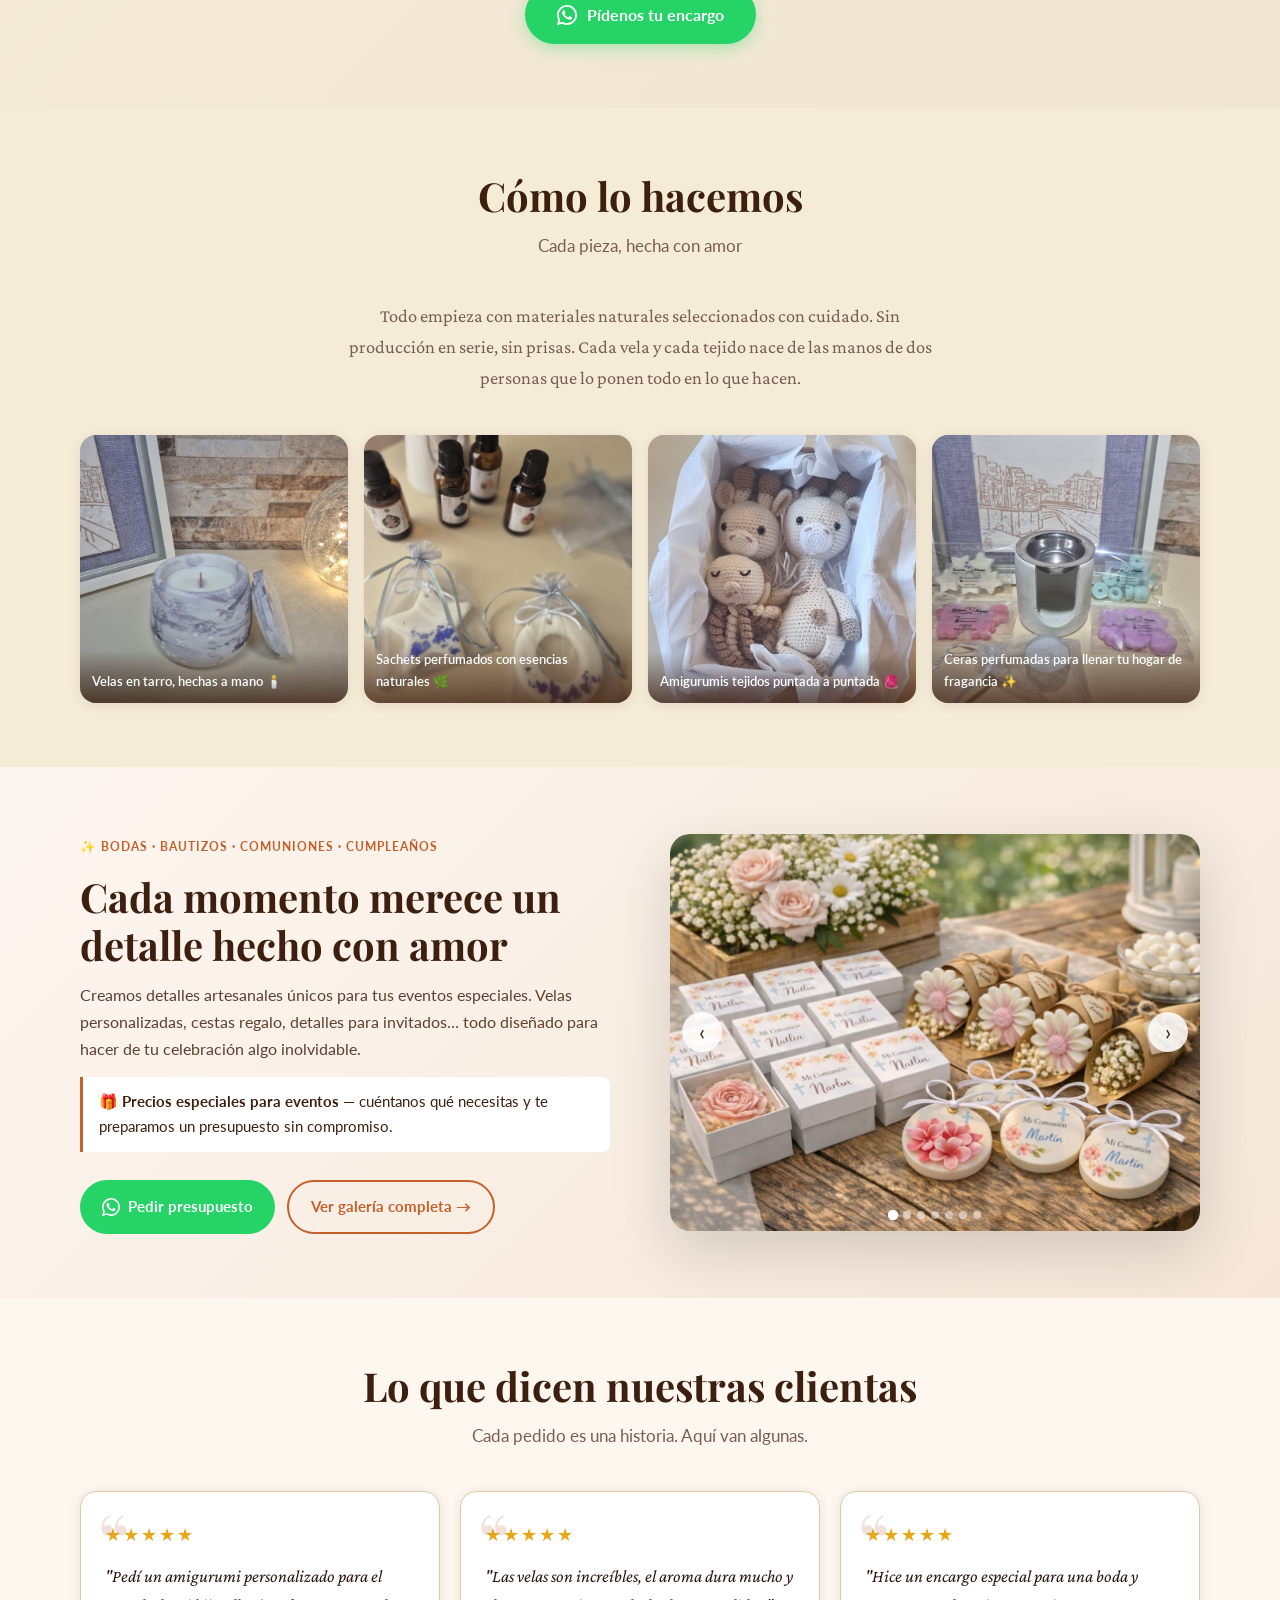
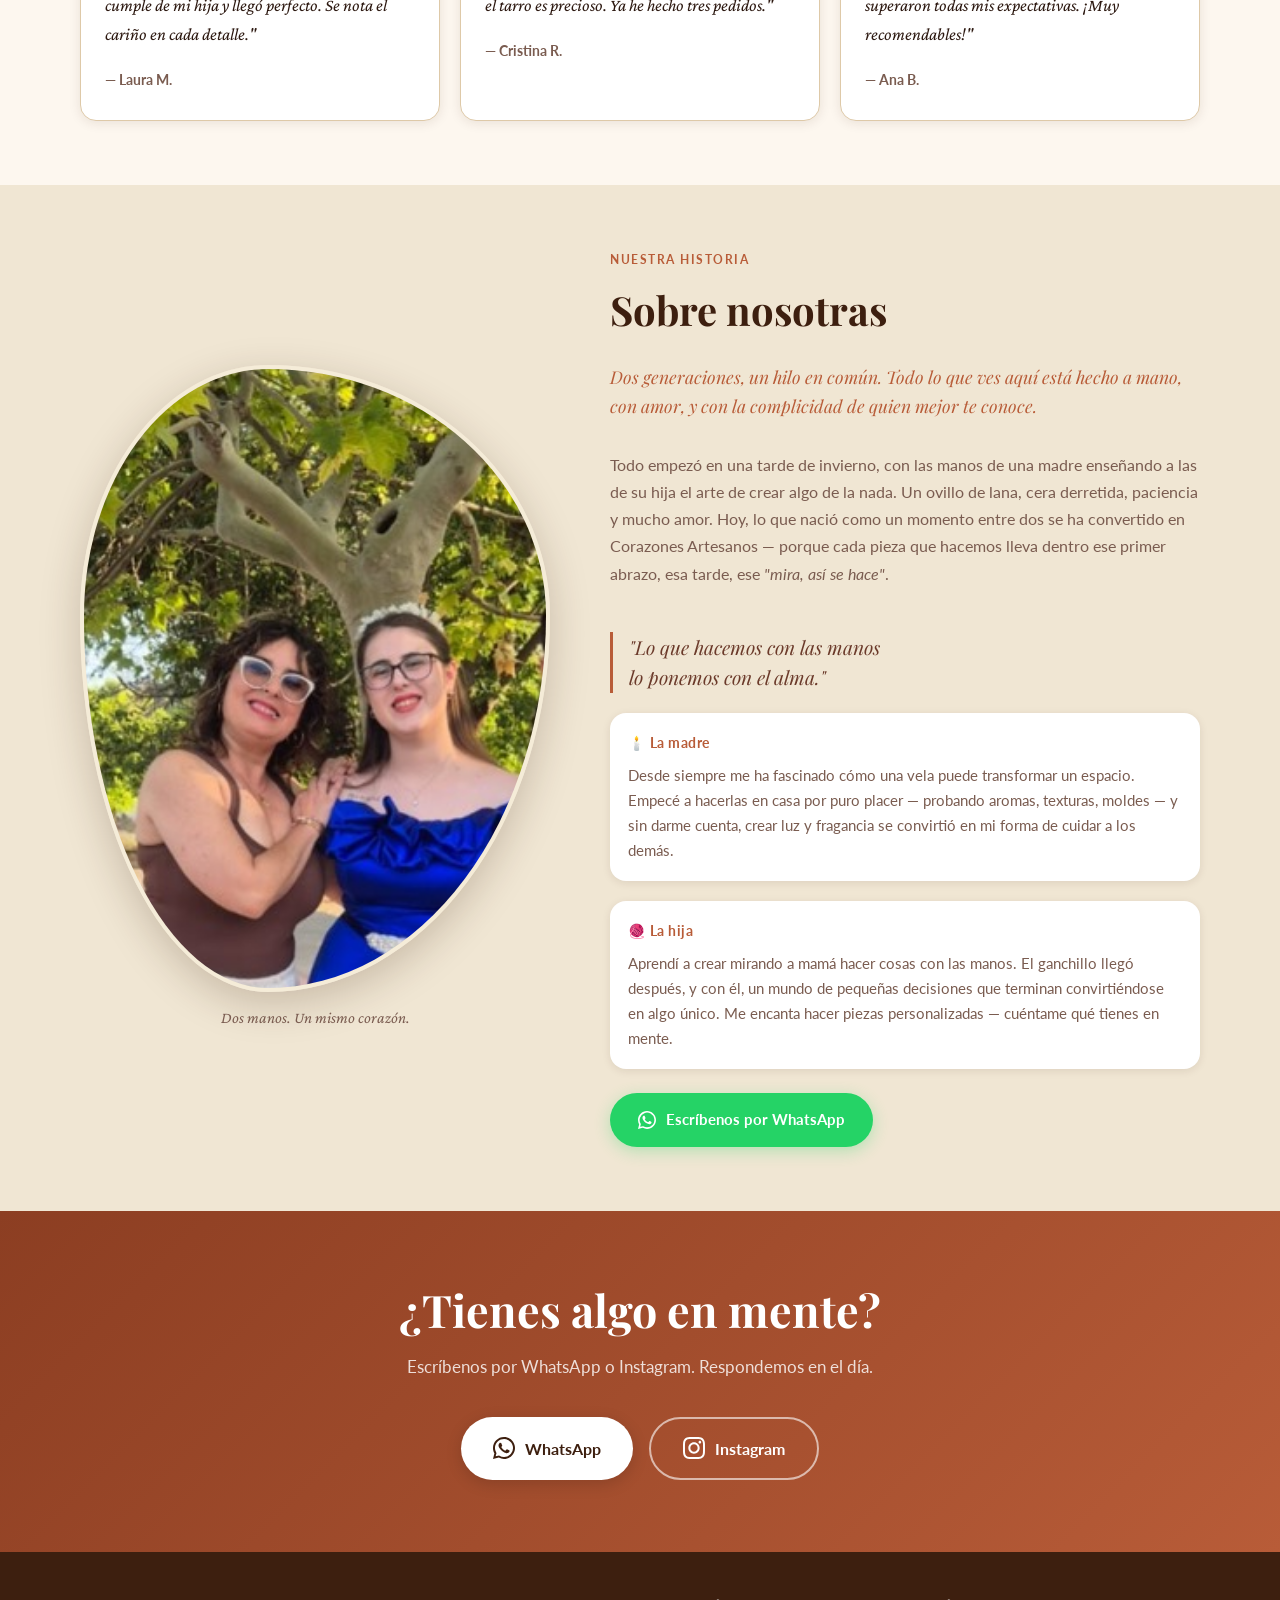
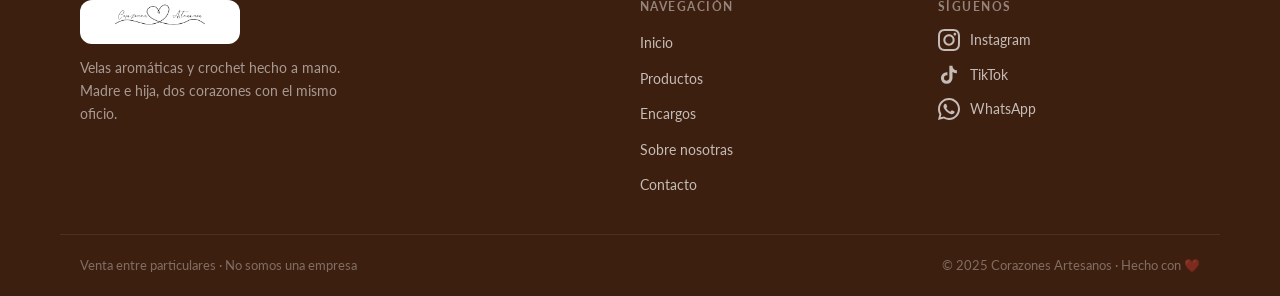
==== commit 98adf190: "Add eventos section with carousel and gallery page - Carousel with 7 event photos, auto-advances eve" ====
--- a/index.html
+++ b/index.html
@@ -257,6 +257,41 @@
       </div>
     </section>
 
+    <!-- EVENTOS -->
+    <section id="eventos" class="section eventos-section">
+      <div class="container">
+        <div class="eventos-inner">
+          <div class="eventos-texto">
+            <span class="eventos-tag">✨ Bodas · Bautizos · Comuniones · Cumpleaños</span>
+            <h2 class="section-title left">Cada momento merece un detalle hecho con amor</h2>
+            <p class="eventos-desc">Creamos detalles artesanales únicos para tus eventos especiales. Velas personalizadas, cestas regalo, detalles para invitados… todo diseñado para hacer de tu celebración algo inolvidable.</p>
+            <p class="eventos-precio">🎁 <strong>Precios especiales para eventos</strong> — cuéntanos qué necesitas y te preparamos un presupuesto sin compromiso.</p>
+            <div class="eventos-btns">
+              <a href="https://wa.me/34655197603?text=${encodeURIComponent('Hola! Me gustaría información sobre detalles para eventos.')}" target="_blank" class="btn-wa-eventos">
+                <svg viewBox="0 0 24 24" fill="currentColor" width="18" height="18"><path d="M17.472 14.382c-.297-.149-1.758-.867-2.03-.967-.273-.099-.471-.148-.67.15-.197.297-.767.966-.94 1.164-.173.199-.347.223-.644.075-.297-.15-1.255-.463-2.39-1.475-.883-.788-1.48-1.761-1.653-2.059-.173-.297-.018-.458.13-.606.134-.133.298-.347.446-.52.149-.174.198-.298.298-.497.099-.198.05-.371-.025-.52-.075-.149-.669-1.612-.916-2.207-.242-.579-.487-.5-.669-.51-.173-.008-.371-.01-.57-.01-.198 0-.52.074-.792.372-.272.297-1.04 1.016-1.04 2.479 0 1.462 1.065 2.875 1.213 3.074.149.198 2.096 3.2 5.077 4.487.709.306 1.262.489 1.694.625.712.227 1.36.195 1.871.118.571-.085 1.758-.719 2.006-1.413.248-.694.248-1.289.173-1.413-.074-.124-.272-.198-.57-.347z"/><path d="M12 0C5.373 0 0 5.373 0 12c0 2.127.558 4.126 1.535 5.858L0 24l6.335-1.508A11.95 11.95 0 0012 24c6.627 0 12-5.373 12-12S18.627 0 12 0zm0 21.818a9.818 9.818 0 01-5.003-1.367l-.36-.214-3.733.888.935-3.629-.234-.373A9.818 9.818 0 1112 21.818z"/></svg>
+                Pedir presupuesto
+              </a>
+              <a href="eventos.html" class="btn-galeria-eventos">Ver galería completa →</a>
+            </div>
+          </div>
+          <div class="eventos-carrusel">
+            <div class="carrusel-track" id="carrusel-track">
+              <img src="img/eventos/evento1.jpg" alt="Detalle para evento artesanal" loading="lazy">
+              <img src="img/eventos/evento2.jpg" alt="Detalle para evento artesanal" loading="lazy">
+              <img src="img/eventos/evento3.jpg" alt="Detalle para evento artesanal" loading="lazy">
+              <img src="img/eventos/evento4.jpg" alt="Detalle para evento artesanal" loading="lazy">
+              <img src="img/eventos/evento5.jpg" alt="Detalle para evento artesanal" loading="lazy">
+              <img src="img/eventos/evento6.jpg" alt="Detalle para evento artesanal" loading="lazy">
+              <img src="img/eventos/evento7.jpg" alt="Detalle para evento artesanal" loading="lazy">
+            </div>
+            <button class="carrusel-btn carrusel-prev" onclick="carruselNav(-1)" aria-label="Anterior">&#8249;</button>
+            <button class="carrusel-btn carrusel-next" onclick="carruselNav(1)" aria-label="Siguiente">&#8250;</button>
+            <div class="carrusel-dots" id="carrusel-dots"></div>
+          </div>
+        </div>
+      </div>
+    </section>
+
     <!-- TESTIMONIOS -->
     <section id="testimonios" class="section testimonios-section">
       <div class="container">
@@ -404,5 +439,38 @@
 
   <script src="supabase.js"></script>
   <script src="app.js"></script>
+  <script>
+    // Carrusel eventos
+    const carruselImgs = document.querySelectorAll('#carrusel-track img');
+    const dotsContainer = document.getElementById('carrusel-dots');
+    let carruselIdx = 0;
+    let carruselTimer;
+
+    carruselImgs.forEach((_, i) => {
+      const d = document.createElement('span');
+      d.className = 'carrusel-dot' + (i === 0 ? ' active' : '');
+      d.onclick = () => carruselGo(i);
+      dotsContainer.appendChild(d);
+    });
+
+    function carruselGo(idx) {
+      carruselImgs[carruselIdx].classList.remove('active');
+      dotsContainer.children[carruselIdx].classList.remove('active');
+      carruselIdx = (idx + carruselImgs.length) % carruselImgs.length;
+      carruselImgs[carruselIdx].classList.add('active');
+      dotsContainer.children[carruselIdx].classList.add('active');
+      resetTimer();
+    }
+
+    function carruselNav(dir) { carruselGo(carruselIdx + dir); }
+
+    function resetTimer() {
+      clearInterval(carruselTimer);
+      carruselTimer = setInterval(() => carruselNav(1), 4000);
+    }
+
+    carruselImgs[0].classList.add('active');
+    resetTimer();
+  </script>
 </body>
 </html>
--- a/style.css
+++ b/style.css
@@ -1461,3 +1461,162 @@
   background: #a8501f;
 }
 
+
+/* ─── EVENTOS ──────────────────────────────────────────────────────────────── */
+.eventos-section {
+  background: linear-gradient(135deg, #FDF6F0 0%, #F5E6D8 100%);
+}
+
+.eventos-inner {
+  display: grid;
+  grid-template-columns: 1fr 1fr;
+  gap: 60px;
+  align-items: center;
+}
+
+.eventos-tag {
+  display: inline-block;
+  font-size: 0.78rem;
+  font-weight: 700;
+  letter-spacing: 0.08em;
+  text-transform: uppercase;
+  color: #C4602A;
+  margin-bottom: 16px;
+}
+
+.eventos-desc {
+  color: #5C4033;
+  line-height: 1.7;
+  margin-bottom: 14px;
+  font-size: 1rem;
+}
+
+.eventos-precio {
+  background: #fff;
+  border-left: 3px solid #C4602A;
+  padding: 12px 16px;
+  border-radius: 0 8px 8px 0;
+  color: #3E2010;
+  font-size: 0.95rem;
+  margin-bottom: 28px;
+}
+
+.eventos-btns {
+  display: flex;
+  gap: 12px;
+  flex-wrap: wrap;
+}
+
+.btn-wa-eventos {
+  display: inline-flex;
+  align-items: center;
+  gap: 8px;
+  background: #25D366;
+  color: #fff;
+  padding: 12px 22px;
+  border-radius: 50px;
+  font-weight: 700;
+  font-size: 0.95rem;
+  text-decoration: none;
+  transition: background 0.2s, transform 0.2s;
+}
+.btn-wa-eventos:hover { background: #1ebe5a; transform: translateY(-1px); }
+
+.btn-galeria-eventos {
+  display: inline-flex;
+  align-items: center;
+  gap: 6px;
+  background: transparent;
+  color: #C4602A;
+  border: 2px solid #C4602A;
+  padding: 12px 22px;
+  border-radius: 50px;
+  font-weight: 700;
+  font-size: 0.95rem;
+  text-decoration: none;
+  transition: background 0.2s, color 0.2s, transform 0.2s;
+}
+.btn-galeria-eventos:hover { background: #C4602A; color: #fff; transform: translateY(-1px); }
+
+/* Carrusel */
+.eventos-carrusel {
+  position: relative;
+  border-radius: 20px;
+  overflow: hidden;
+  aspect-ratio: 4/3;
+  box-shadow: 0 20px 60px rgba(0,0,0,0.15);
+}
+
+#carrusel-track {
+  position: relative;
+  width: 100%;
+  height: 100%;
+}
+
+#carrusel-track img {
+  position: absolute;
+  inset: 0;
+  width: 100%;
+  height: 100%;
+  object-fit: cover;
+  opacity: 0;
+  transition: opacity 0.6s ease;
+}
+
+#carrusel-track img.active {
+  opacity: 1;
+}
+
+.carrusel-btn {
+  position: absolute;
+  top: 50%;
+  transform: translateY(-50%);
+  background: rgba(255,255,255,0.85);
+  border: none;
+  width: 40px;
+  height: 40px;
+  border-radius: 50%;
+  font-size: 1.4rem;
+  cursor: pointer;
+  display: flex;
+  align-items: center;
+  justify-content: center;
+  color: #3E2010;
+  transition: background 0.2s;
+  z-index: 2;
+  line-height: 1;
+}
+.carrusel-btn:hover { background: #fff; }
+.carrusel-prev { left: 12px; }
+.carrusel-next { right: 12px; }
+
+.carrusel-dots {
+  position: absolute;
+  bottom: 12px;
+  left: 50%;
+  transform: translateX(-50%);
+  display: flex;
+  gap: 6px;
+  z-index: 2;
+}
+
+.carrusel-dot {
+  width: 8px;
+  height: 8px;
+  border-radius: 50%;
+  background: rgba(255,255,255,0.5);
+  cursor: pointer;
+  transition: background 0.2s, transform 0.2s;
+  border: none;
+}
+.carrusel-dot.active { background: #fff; transform: scale(1.3); }
+
+@media (max-width: 768px) {
+  .eventos-inner {
+    grid-template-columns: 1fr;
+    gap: 36px;
+  }
+  .eventos-carrusel {
+    order: -1;
+  }
+}
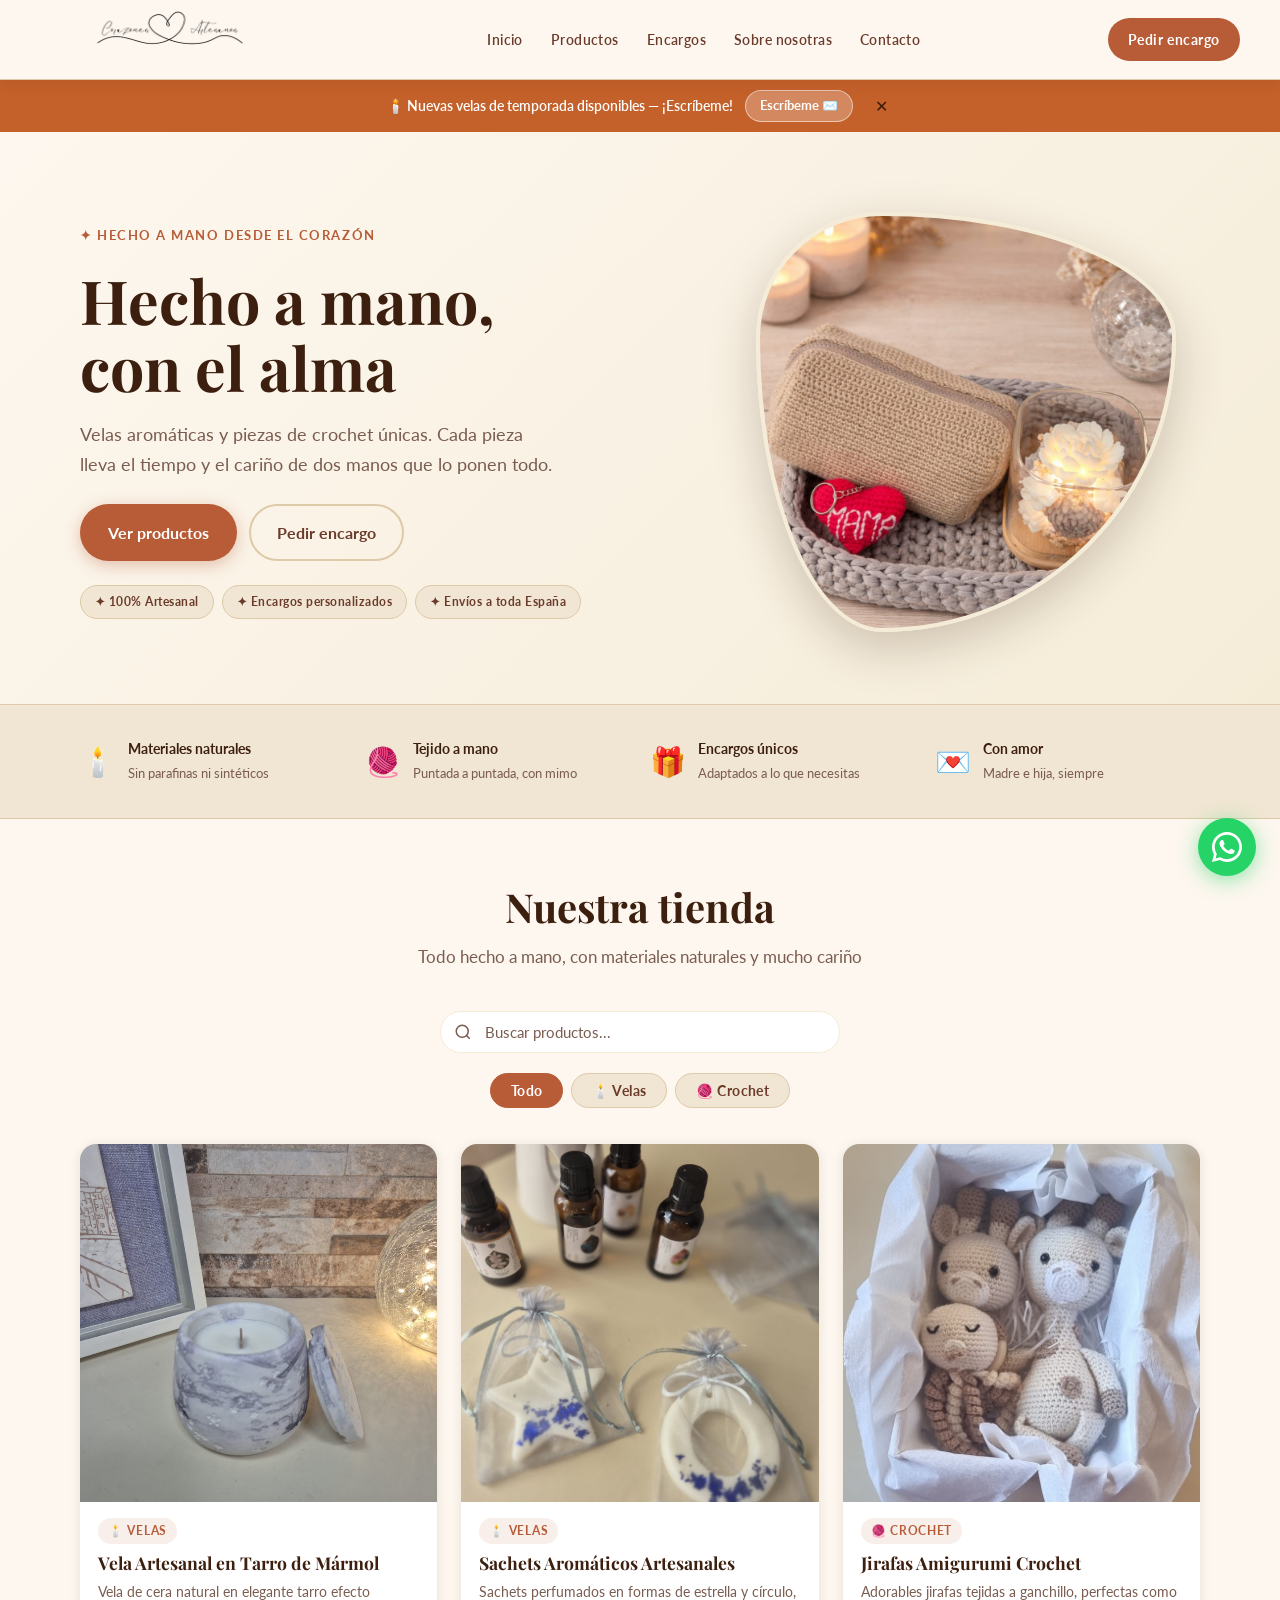
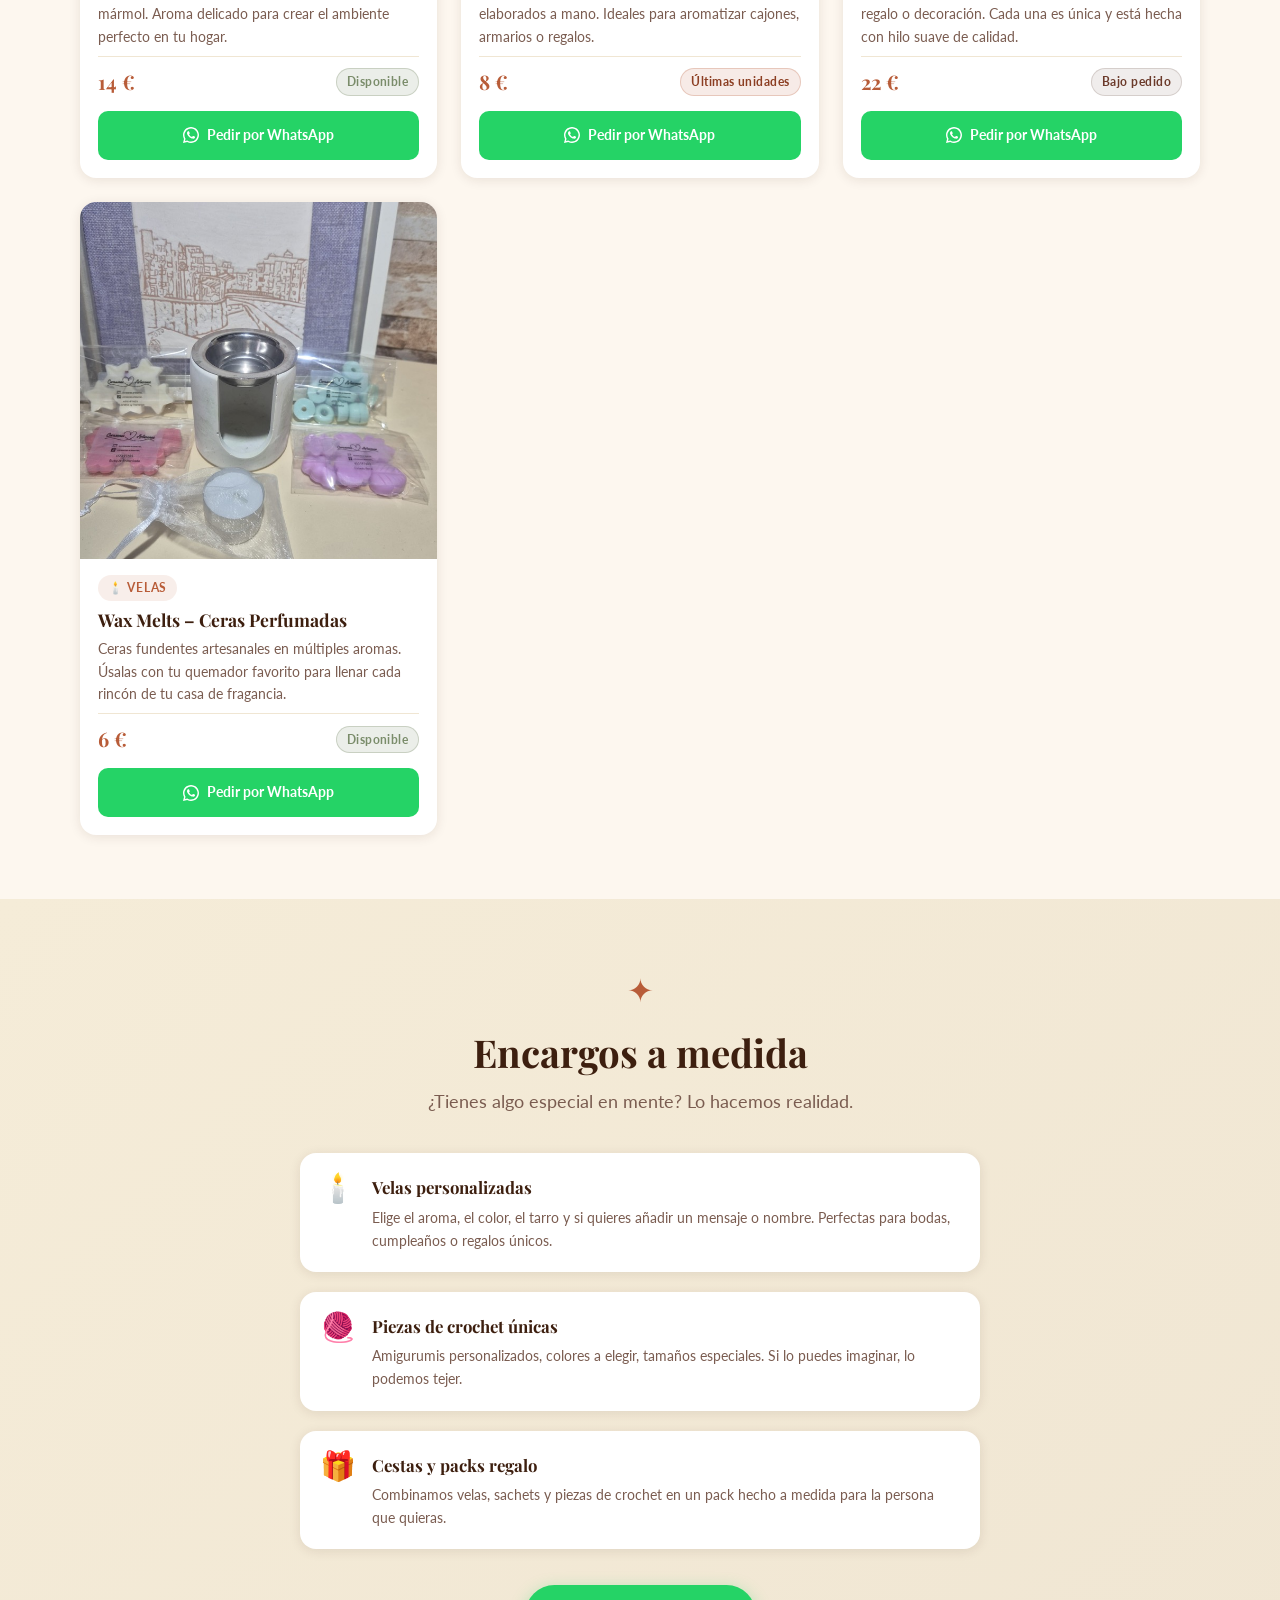
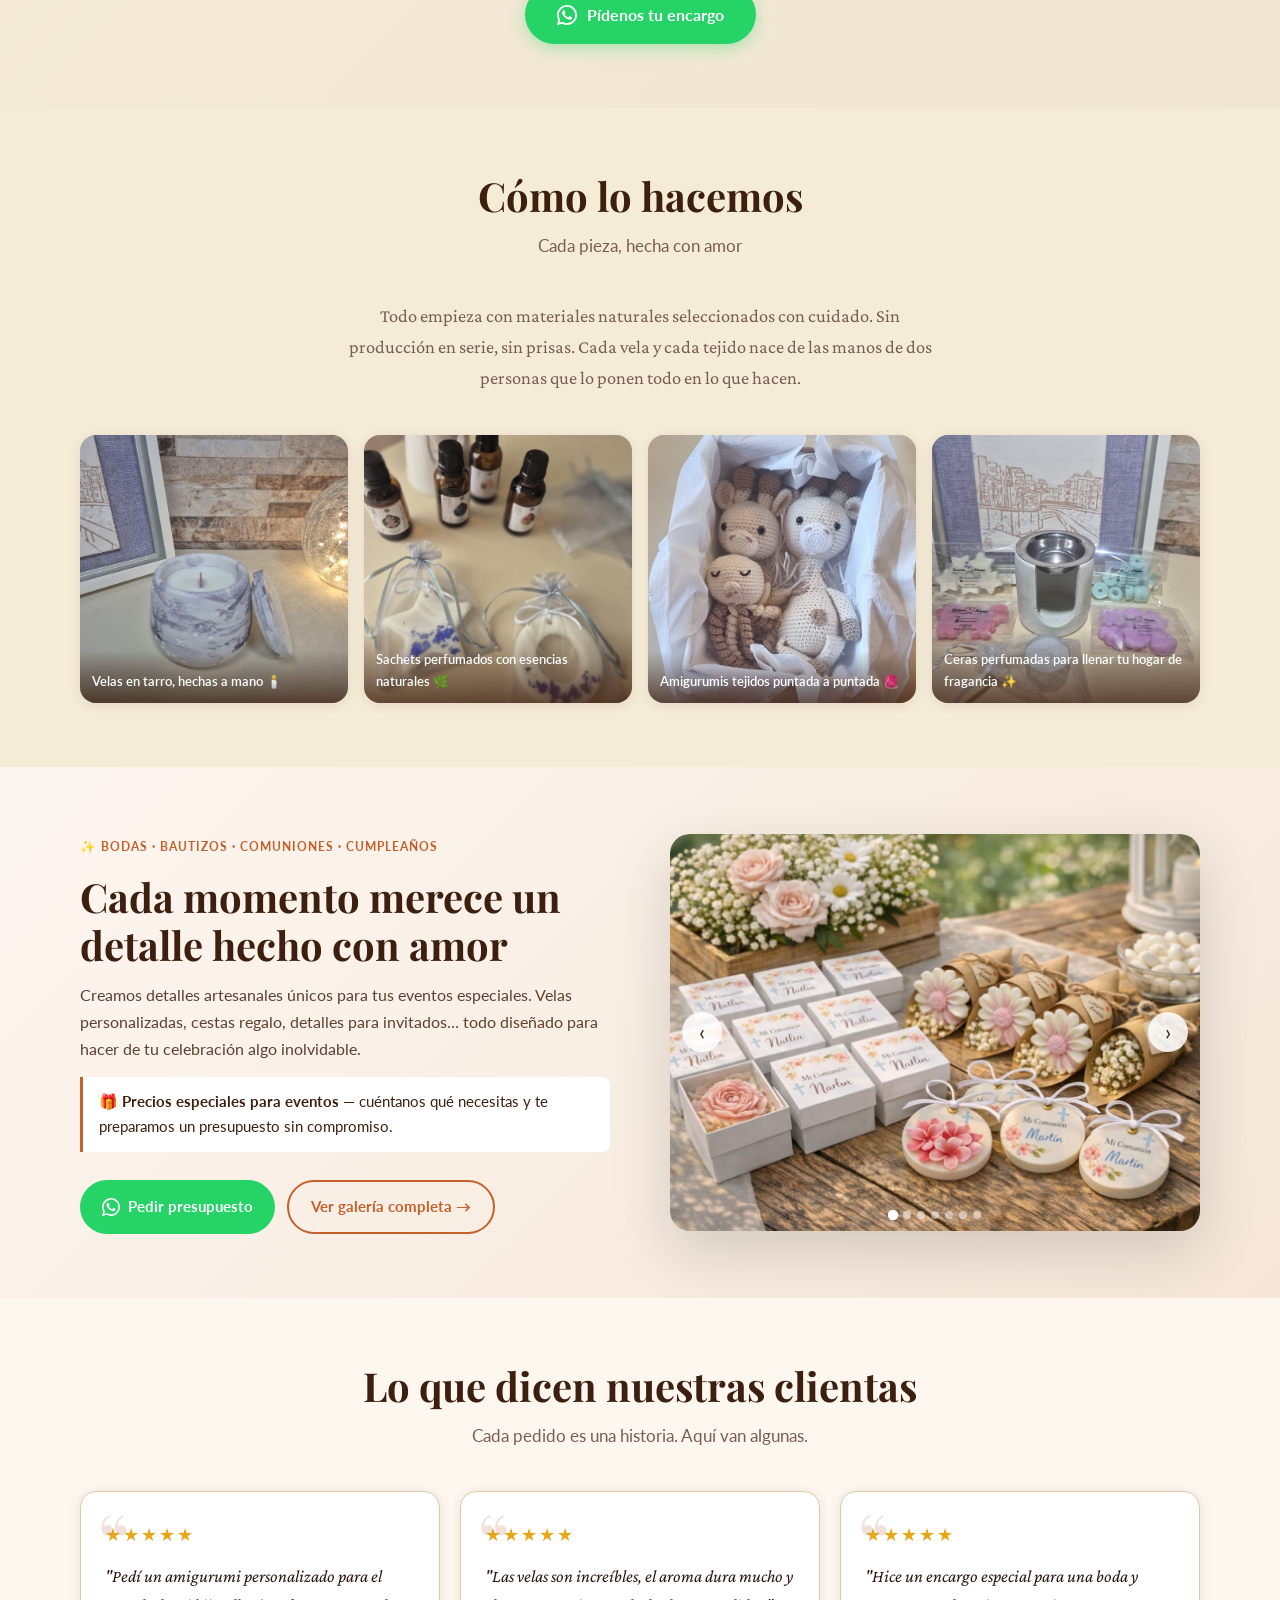
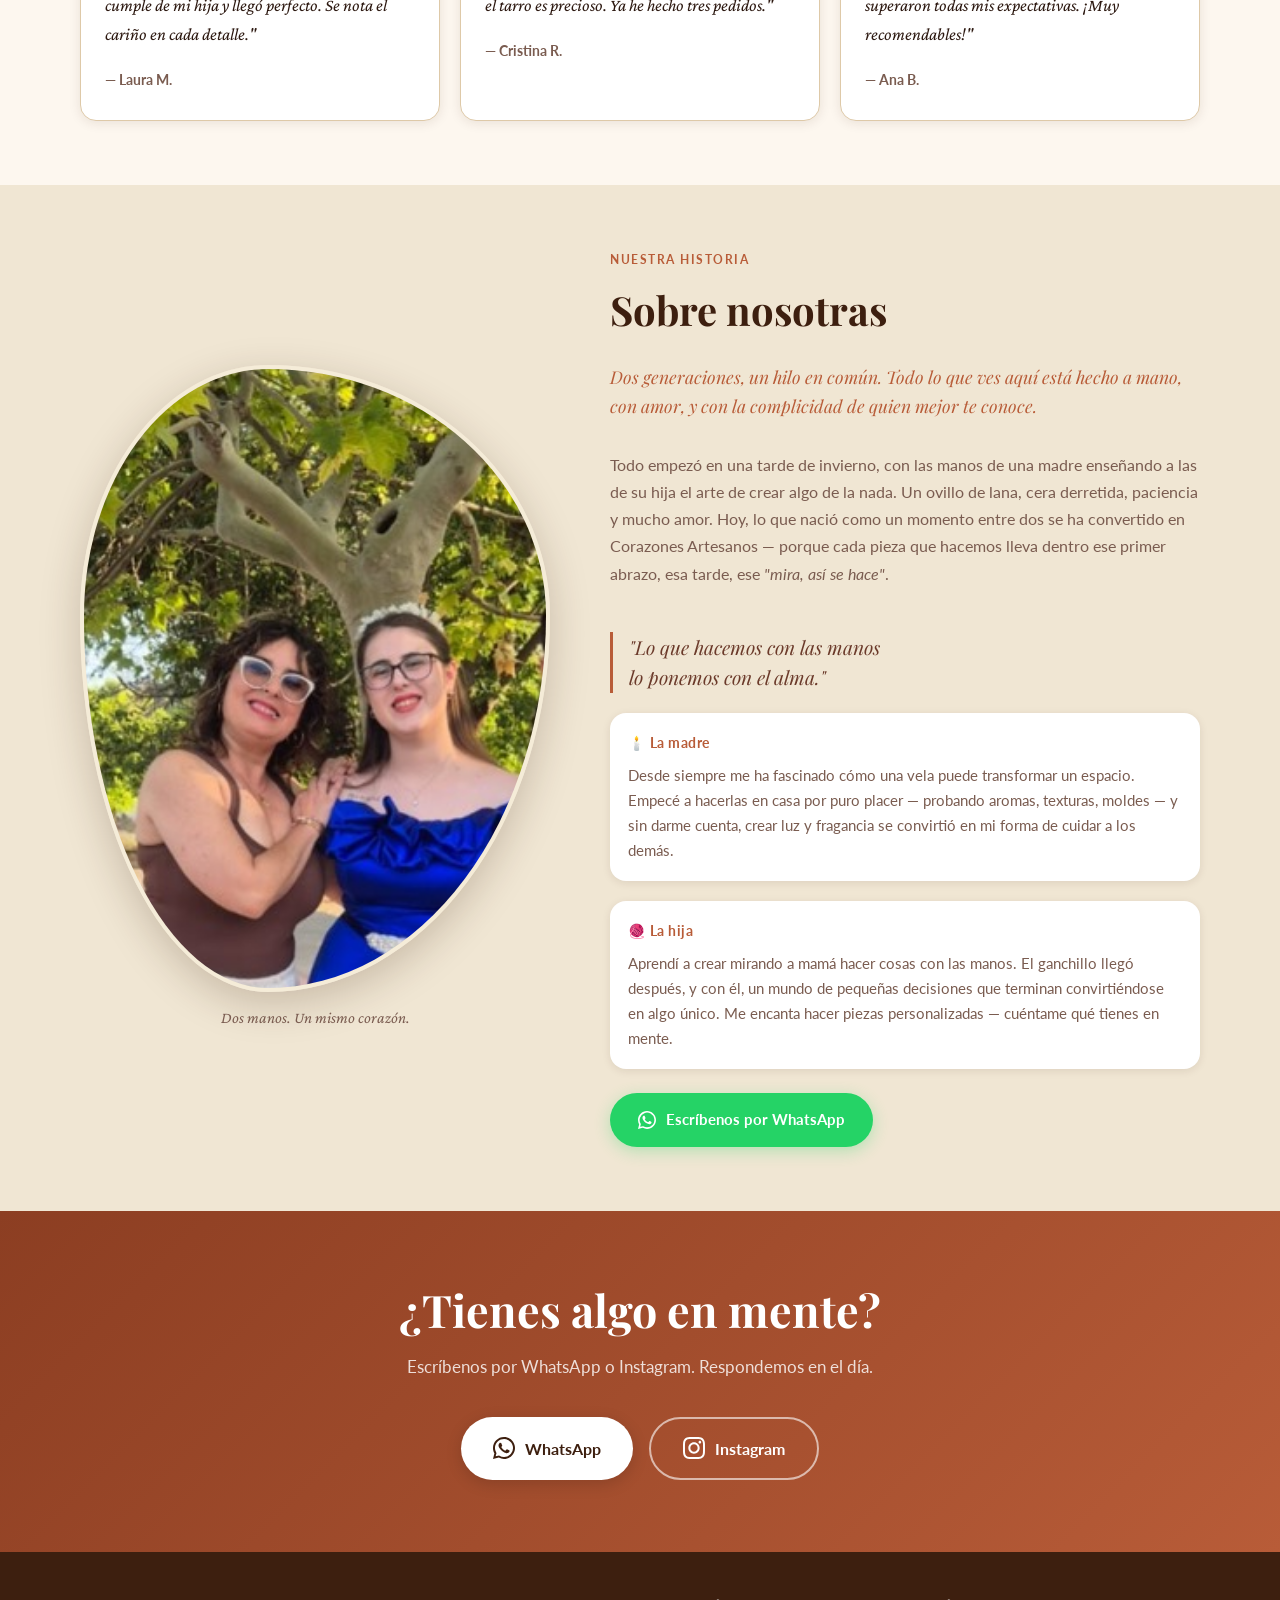
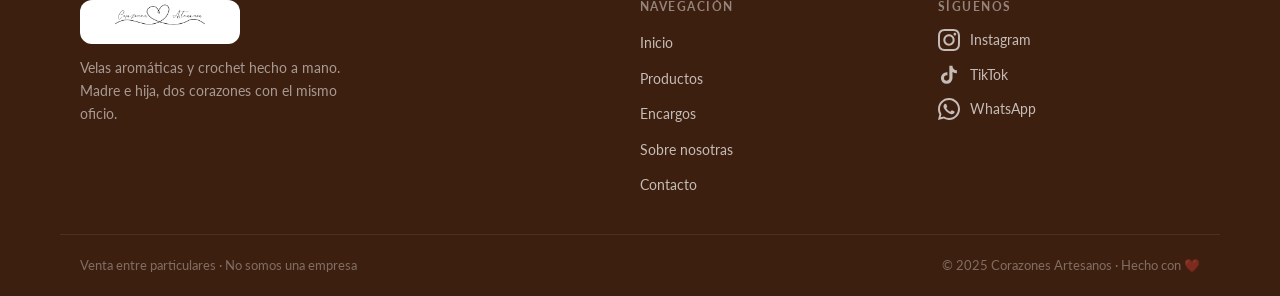
==== commit a59e8f14: "feat: update hero image to new product photo Co-Authored-By: Claude Sonnet 4.6 <noreply@anthropic.co" ====
--- a/index.html
+++ b/index.html
@@ -127,7 +127,7 @@
         </div>
         <div class="hero-image">
           <div class="hero-img-frame">
-            <img src="img/vela1.jpg" alt="Vela artesanal hecha a mano — Corazones Artesanos" loading="eager" fetchpriority="high">
+            <img src="img/portada.jpg" alt="Detalles artesanales de crochet y velas — Corazones Artesanos" loading="eager" fetchpriority="high">
           </div>
         </div>
       </div>
